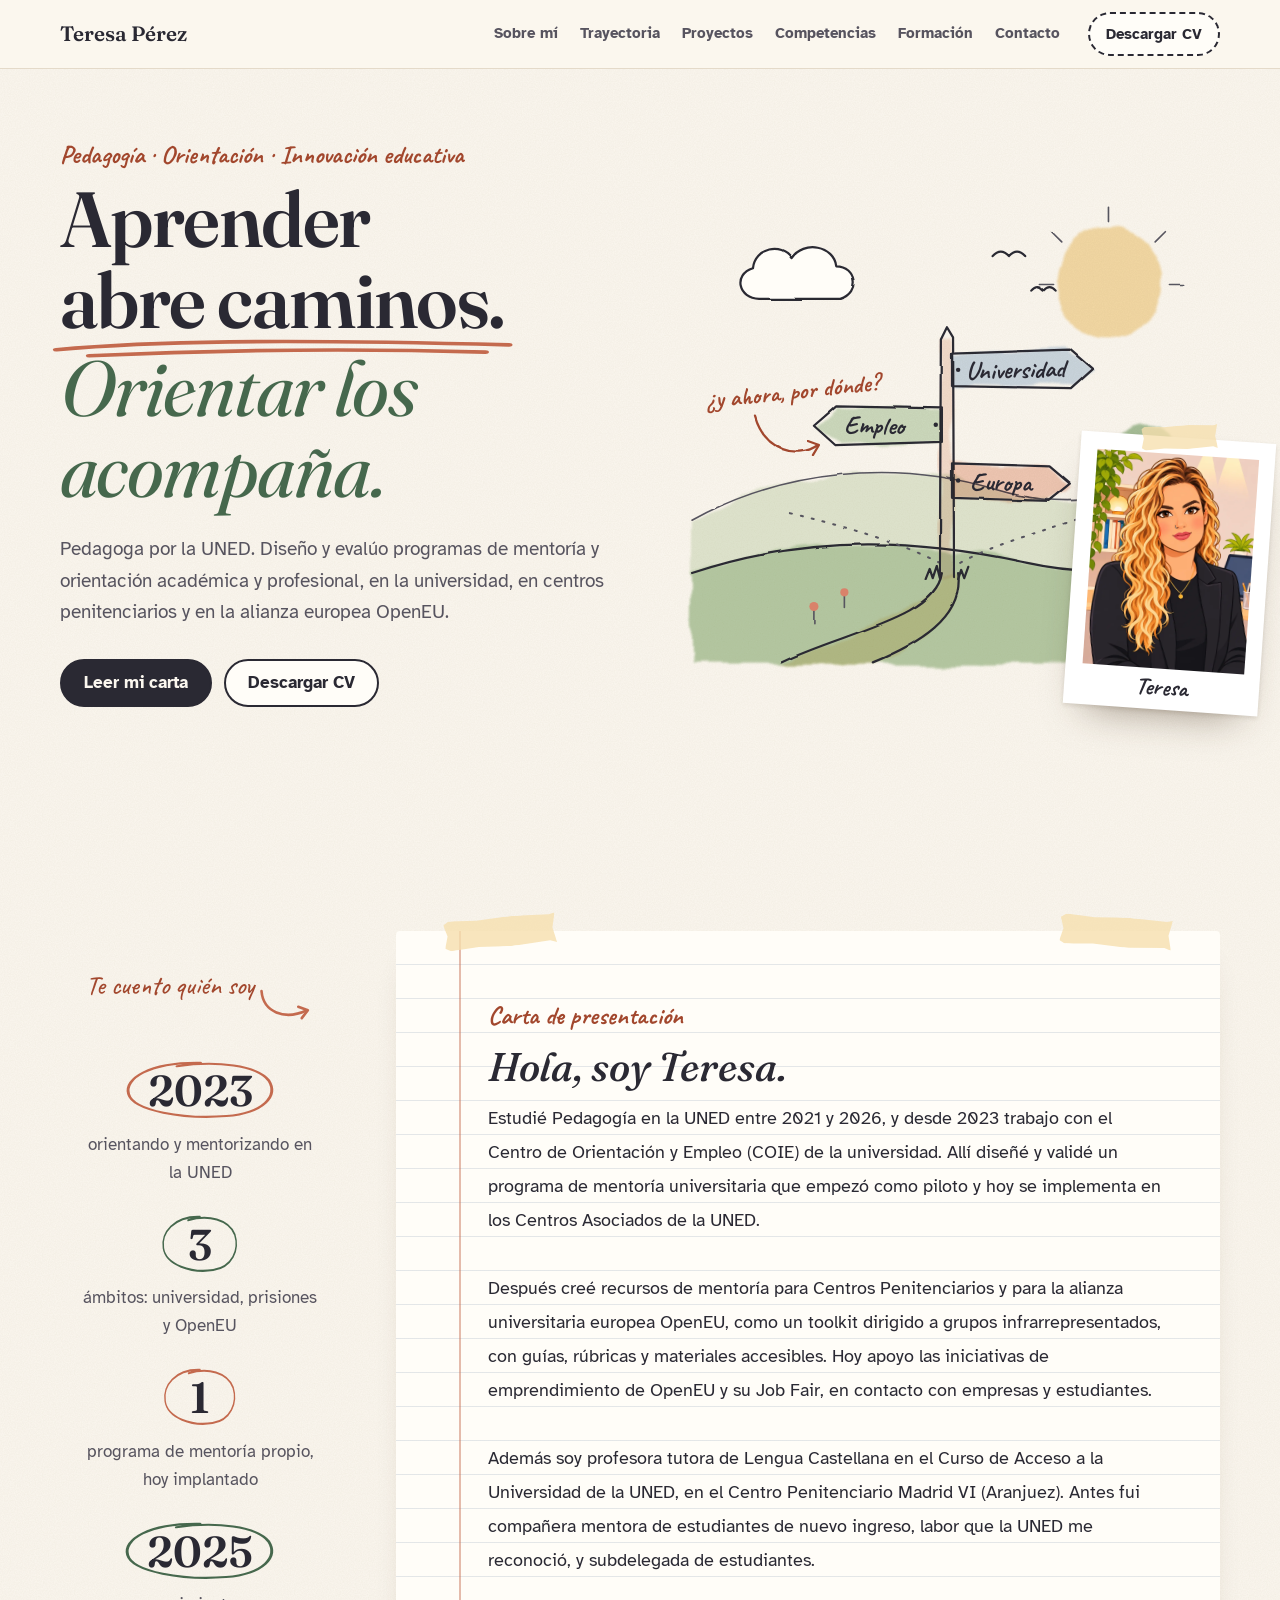
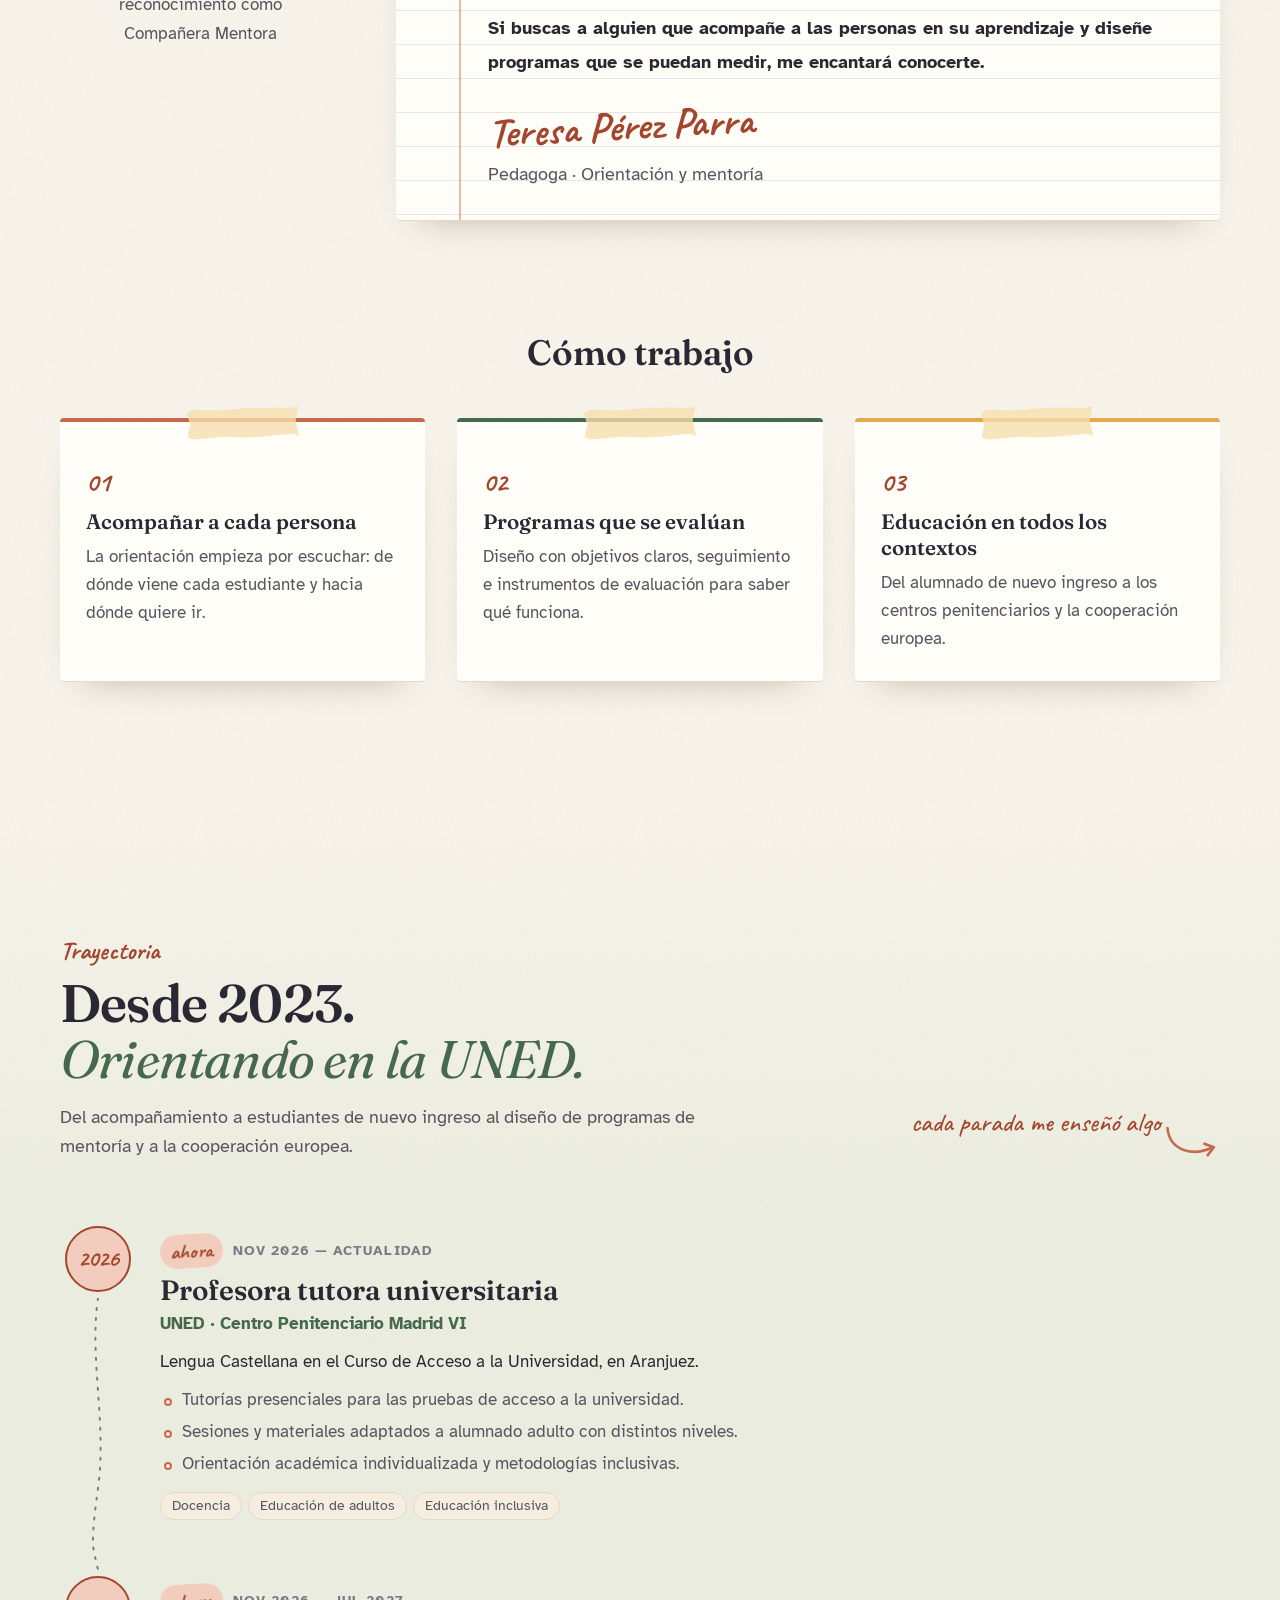
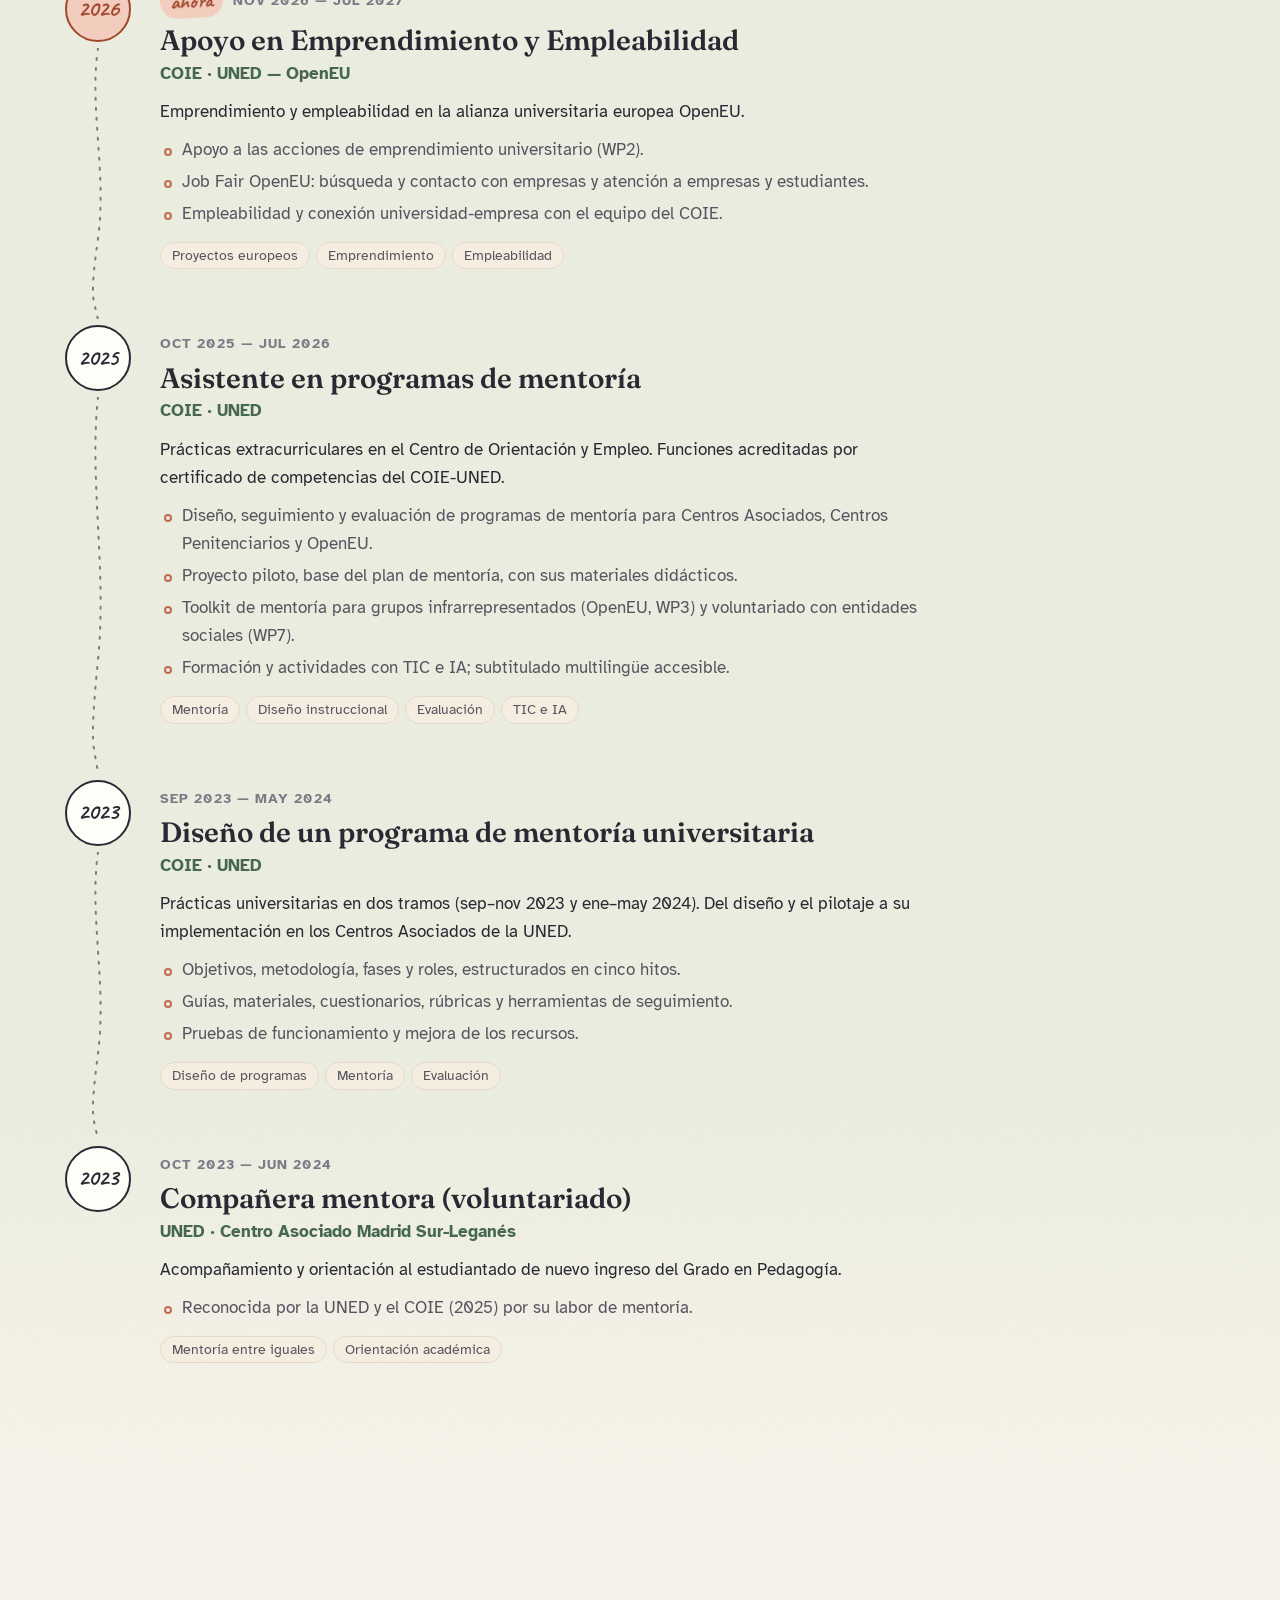
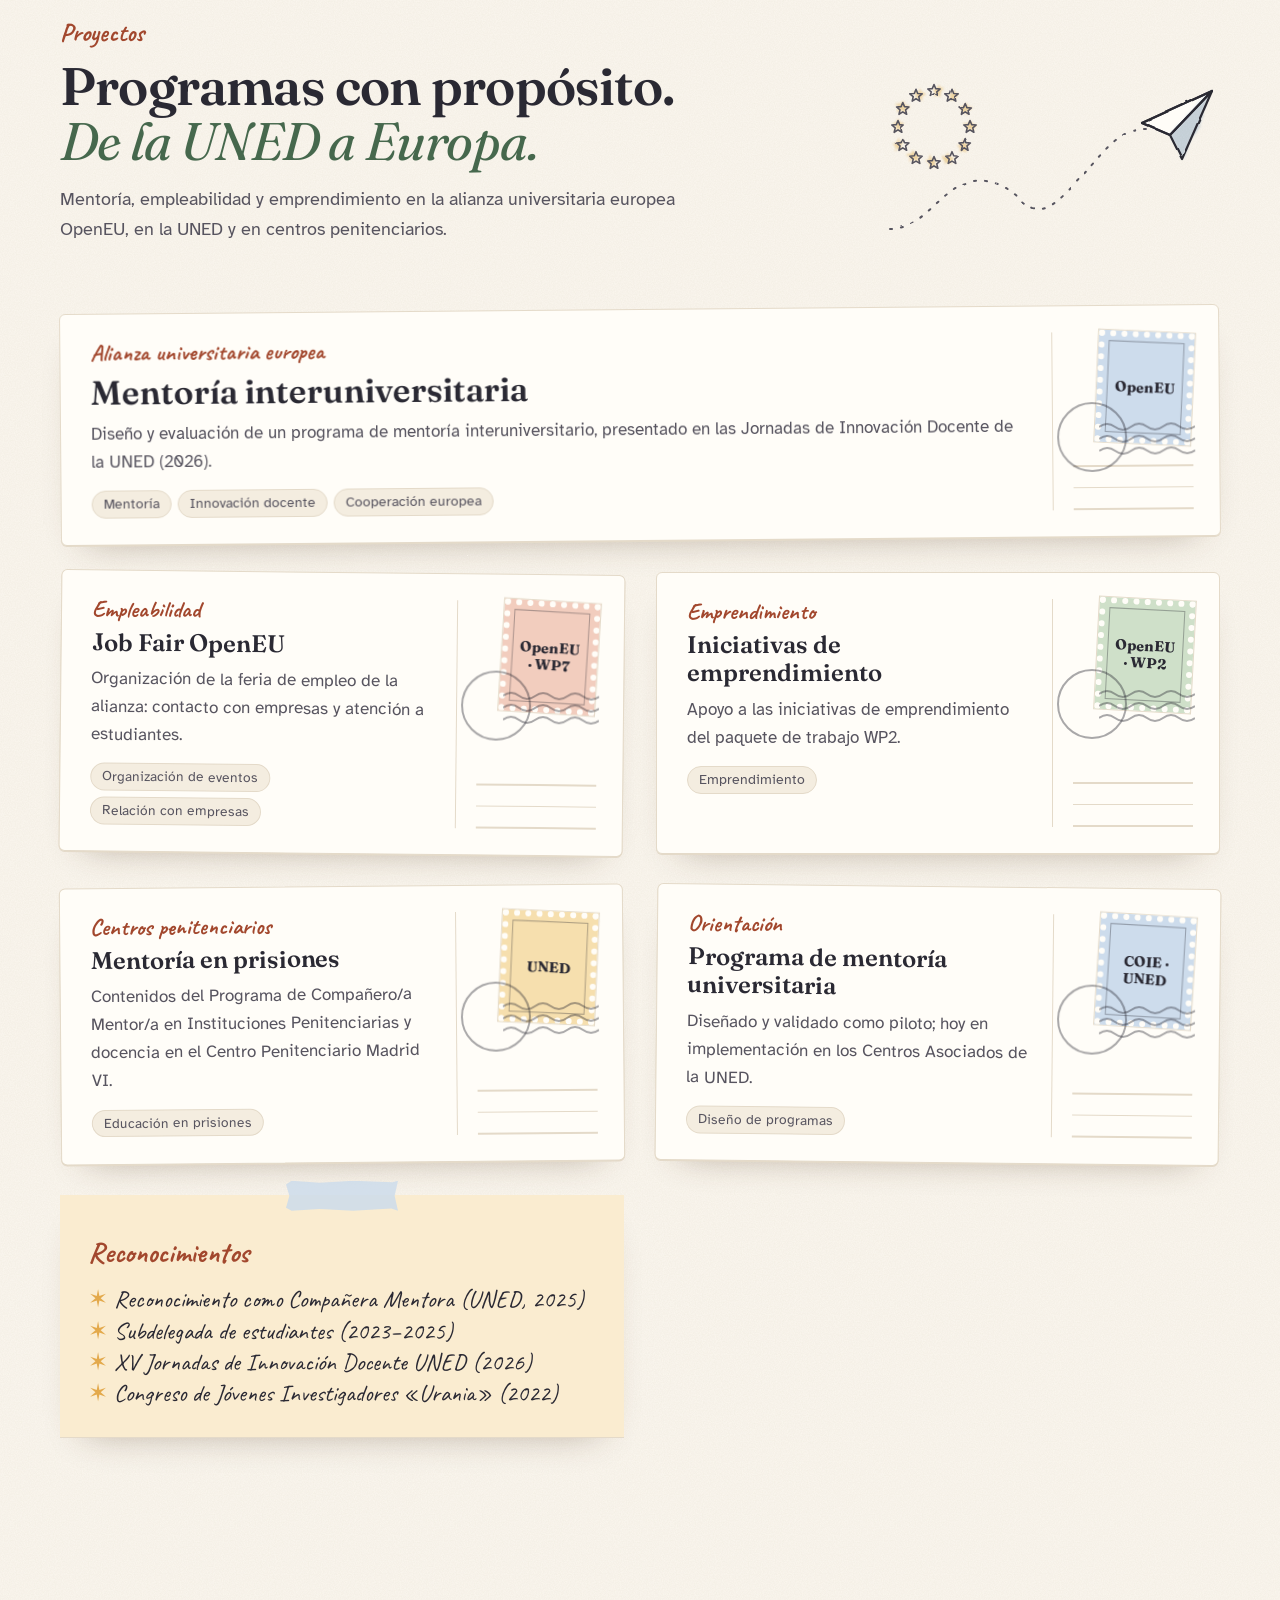
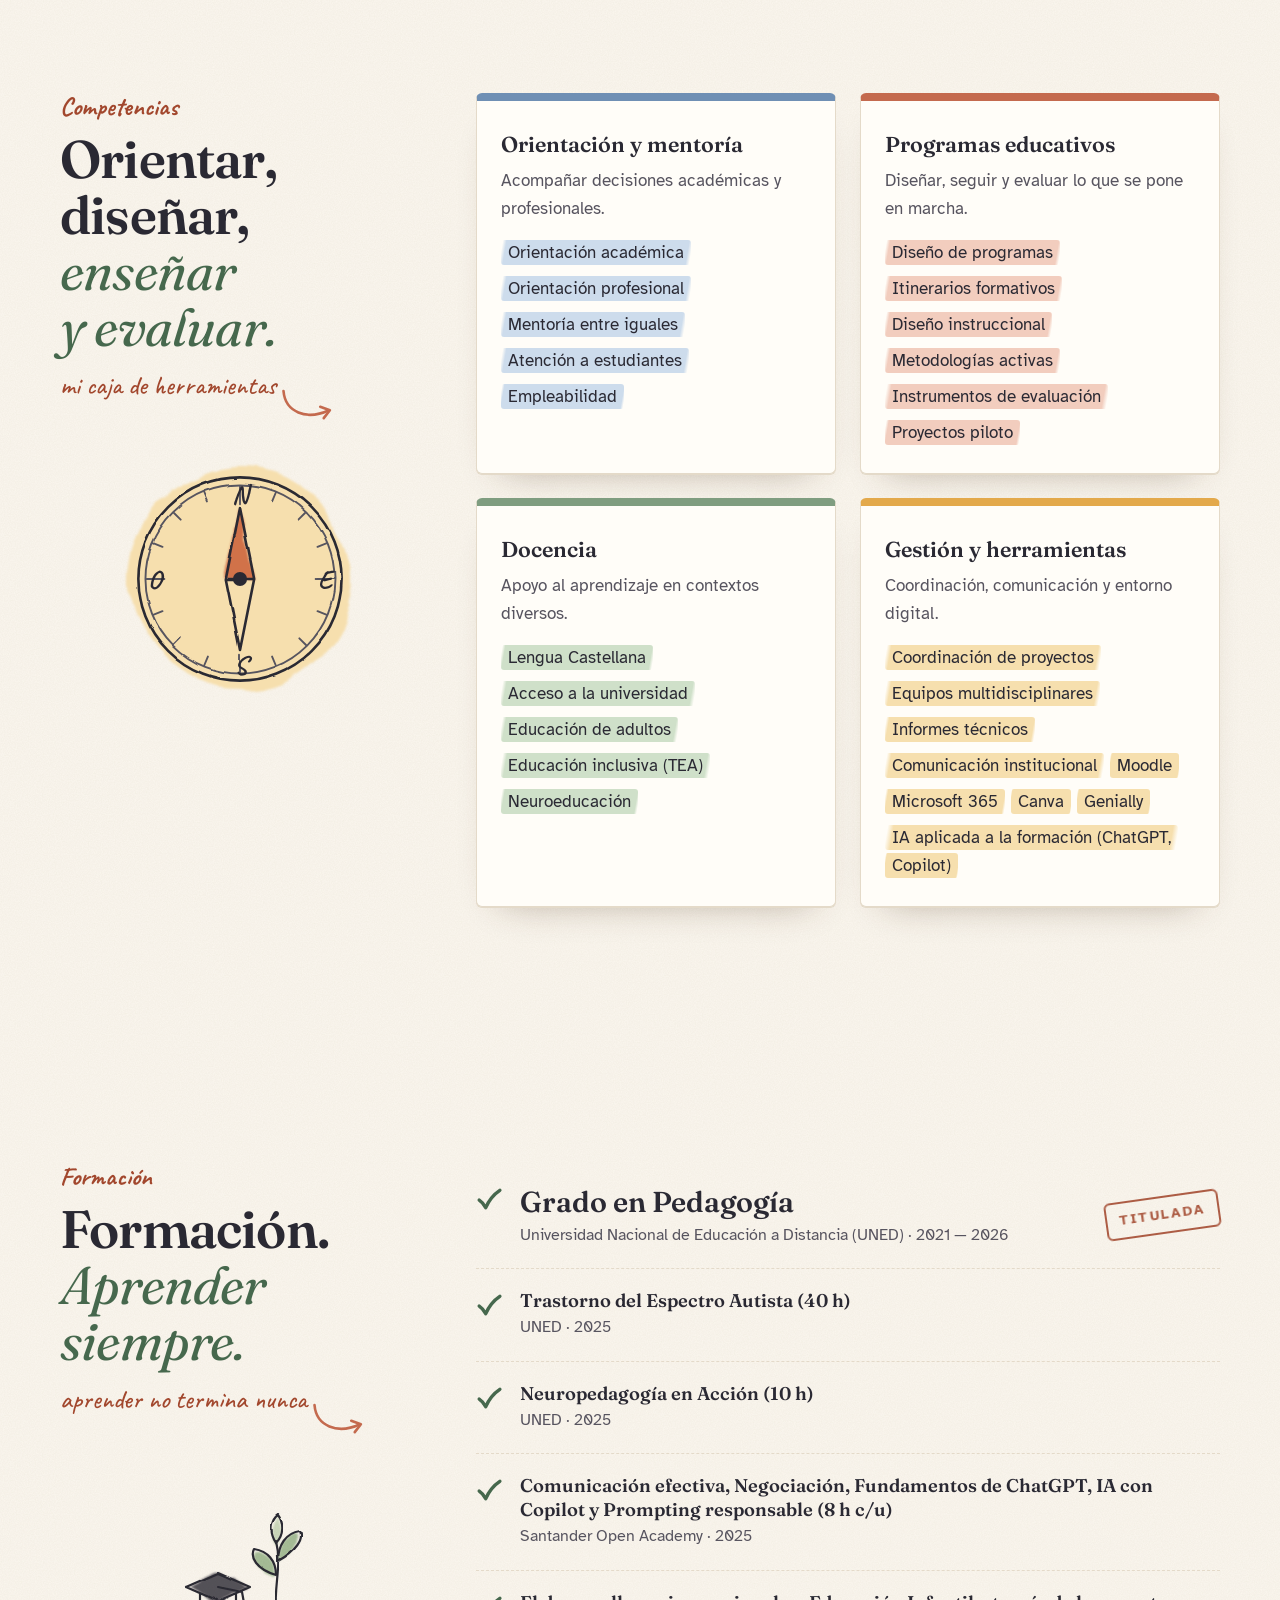
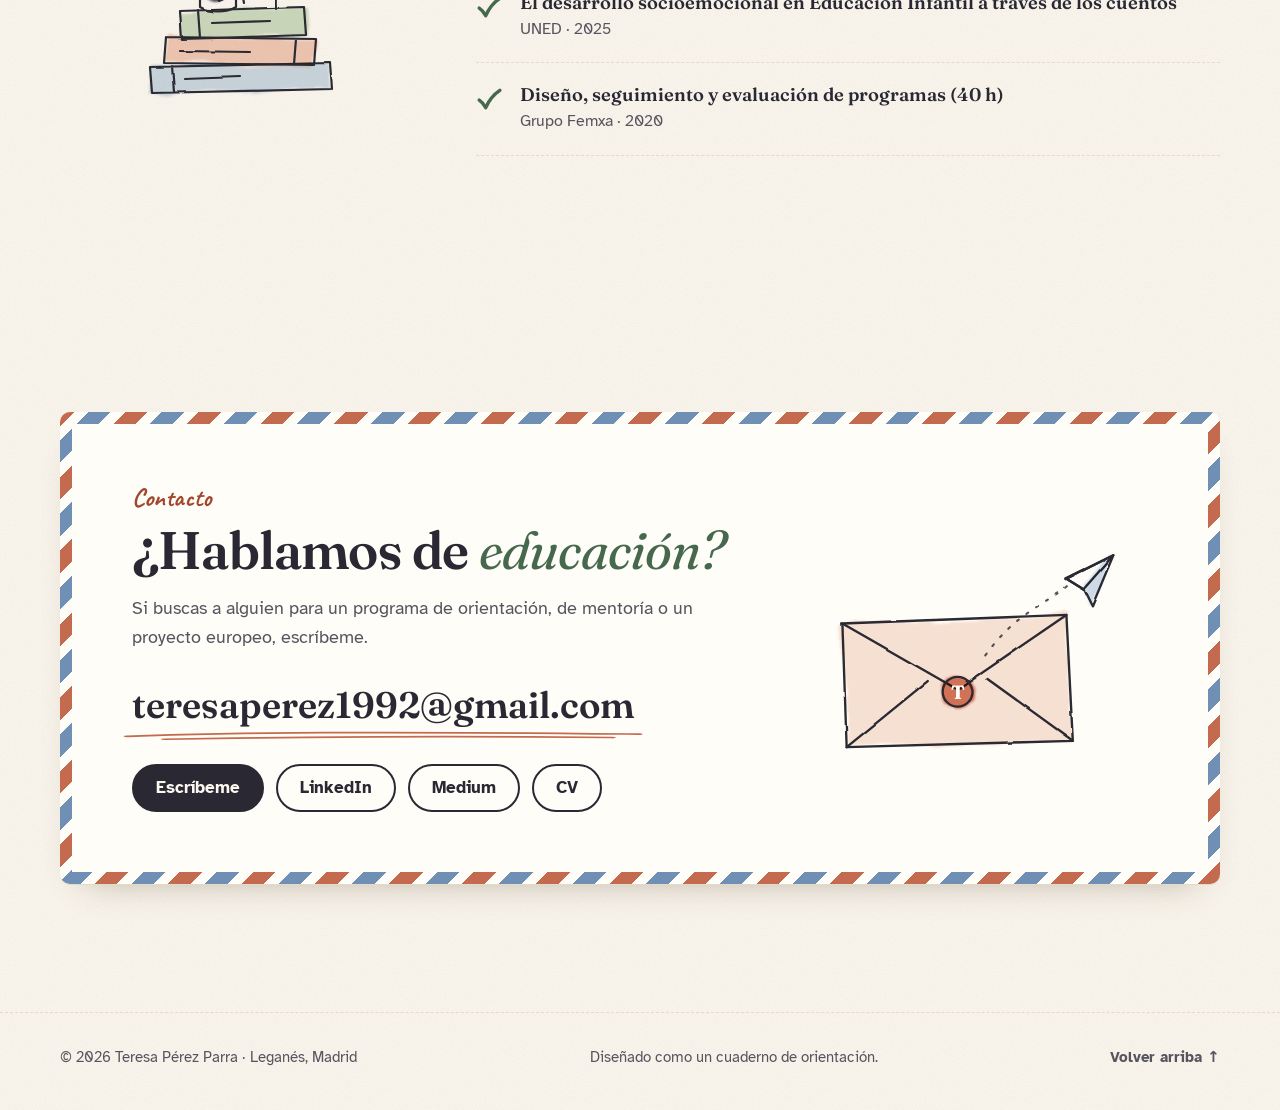
==== index.html @ b2f472a7 "deploy: cae99cfe1061488c470f6bf29c851a079ede2fc2 OBravoSarro/kodo-portfolio@cae99cfe1061488c470f6bf2" ====
<!doctype html>
<html lang="es">
  <head>
    <meta charset="UTF-8" />
    <meta name="viewport" content="width=device-width, initial-scale=1, viewport-fit=cover" />
    <meta name="theme-color" content="#fbf7ef" />
    <meta name="color-scheme" content="light" />
    <meta name="description" content="Teresa Pérez Parra · Pedagoga (UNED). Orientación académica y profesional, mentoría, diseño y evaluación de programas educativos y proyectos europeos (OpenEU)." />
    <meta name="author" content="Teresa Pérez Parra" />
    <meta property="og:type" content="profile" />
    <meta property="og:locale" content="es_ES" />
    <meta property="og:title" content="Teresa Pérez Parra — Pedagogía, orientación y mentoría" />
    <meta property="og:description" content="Orientación, mentoría e innovación educativa. CV y carta de presentación." />
    <meta property="og:image" content="/images/og-teresa.jpg" />
    <meta name="twitter:card" content="summary_large_image" />
    <link rel="icon" type="image/svg+xml" href="/icons/favicon.svg" />
    <link rel="preconnect" href="https://fonts.googleapis.com" />
    <link rel="preconnect" href="https://fonts.gstatic.com" crossorigin />
    <!-- Fuentes de la plantilla del perfil (profile.json → fontsHref). -->
    <link href="https://fonts.googleapis.com/css2?family=Atkinson+Hyperlegible:ital,wght@0,400;0,700;1,400&amp;family=Caveat:wght@500;700&amp;family=Fraunces:ital,opsz,wght@0,9..144,400..700;1,9..144,400..600&amp;display=swap" rel="stylesheet" />
    <script>document.documentElement.classList.add('js');</script>
    <title>Teresa Pérez Parra — Pedagogía, orientación y mentoría</title>
    <script type="module" crossorigin src="/assets/index-BWXqHfEg.js"></script>
    <link rel="stylesheet" crossorigin href="/assets/index-DlYJ9M02.css">
  </head>
  <body>
    <div id="root"></div>
  </body>
</html>
---- assets/index-DlYJ9M02.css ----
:root{--paper: #fbf7ef;--paper-2: #f4ede0;--card: #fffdf8;--ink: #2a2933;--ink-soft: #57545f;--ink-faint: #7d7985;--line: #e4dac9;--terra: #c46a4e;--terra-text: #a2472d;--terra-wash: #f2cdbe;--terra-wash-light: #f6e2d8;--terra-strong: #d9826a;--sage-text: #46684d;--sage-wash: #cfe0c9;--sage-wash-light: #e3ecdc;--sage-deep: #a9c4a2;--ochre: #e3a94b;--ochre-wash: #f6dfae;--ochre-wash-light: #faecd0;--blue-wash: #cddcec;--ink-wash: #57545f;--serif: "Fraunces", Georgia, "Times New Roman", serif;--sans: "Atkinson Hyperlegible", system-ui, -apple-system, "Segoe UI", sans-serif;--hand: "Caveat", "Bradley Hand", "Segoe Print", cursive;--shadow: 0 1px 0 var(--line), 0 18px 36px -26px rgba(70, 45, 20, .45);--ease: cubic-bezier(.22, 1, .36, 1)}*,*:before,*:after{box-sizing:border-box}html{scroll-behavior:smooth;scroll-padding-top:84px;-webkit-text-size-adjust:100%}@media(prefers-reduced-motion:reduce){html{scroll-behavior:auto}}body{margin:0;font:400 1.0625rem/1.65 var(--sans);color:var(--ink);background-color:var(--paper);background-image:url("data:image/svg+xml,%3Csvg xmlns='http://www.w3.org/2000/svg' width='220' height='220'%3E%3Cfilter id='n'%3E%3CfeTurbulence type='fractalNoise' baseFrequency='0.85' numOctaves='2' stitchTiles='stitch'/%3E%3CfeColorMatrix values='0 0 0 0 0.35 0 0 0 0 0.27 0 0 0 0 0.15 0 0 0 0.09 0'/%3E%3C/filter%3E%3Crect width='100%25' height='100%25' filter='url(%23n)'/%3E%3C/svg%3E");-webkit-font-smoothing:antialiased}body.no-scroll{overflow:hidden}::selection{background:var(--ochre-wash)}img{max-width:100%;display:block}a{color:inherit}h1,h2,h3,h4,p{margin:0}:focus-visible{outline:3px solid var(--terra);outline-offset:3px;border-radius:4px}.shell{width:min(1160px,calc(100% - 48px));margin-inline:auto}.skip-link{position:absolute;left:16px;top:-60px;z-index:100;padding:10px 16px;border-radius:8px;background:var(--ink);color:var(--paper);font-weight:700}.skip-link:focus{top:12px}section{padding-block:clamp(72px,10vw,128px)}.eyebrow{font-family:var(--hand);font-size:1.6rem;font-weight:700;line-height:1.1;color:var(--terra-text);margin-bottom:10px}.section-title{font-family:var(--serif);font-weight:600;font-size:clamp(2.1rem,4.4vw,3.3rem);line-height:1.06;letter-spacing:-.015em;text-wrap:balance}.section-title em{font-style:italic;font-weight:400;color:var(--sage-text)}.section-lead{margin-top:16px;max-width:38em;font-size:1.12rem;color:var(--ink-soft)}.section-head{display:grid;grid-template-columns:minmax(0,1fr) auto;gap:16px 40px;align-items:end;margin-bottom:clamp(40px,6vw,64px)}.section-head__art{width:min(360px,78vw);justify-self:end}.margin-note{display:flex;align-items:flex-start;gap:4px;max-width:15em;font-family:var(--hand);font-size:1.65rem;font-weight:500;line-height:1.1;color:var(--terra-text);transform:rotate(-3deg)}.margin-note .doodle--arrow{flex:none;width:56px;height:40px;margin-top:14px}.tags{display:flex;flex-wrap:wrap;gap:6px;margin-top:14px}.tags span{font-size:.85rem;line-height:1.3;padding:4px 11px;border:1.5px solid var(--line);border-radius:999px;background:var(--paper-2);color:var(--ink-soft)}.button{display:inline-flex;align-items:center;justify-content:center;min-height:48px;padding:0 22px;border:2px solid var(--ink);border-radius:999px;font-weight:700;text-decoration:none;transition:transform .25s var(--ease),box-shadow .25s var(--ease)}.button:hover{transform:translate(-1px,-2px) rotate(-1deg);box-shadow:3px 4px 0 var(--terra)}.button--ink{background:var(--ink);color:var(--paper)}.button--paper{background:var(--card);color:var(--ink)}.art{display:block;width:100%;height:auto;overflow:visible}.art .ink{fill:none;stroke:var(--ink);stroke-width:2.2;stroke-linecap:round;stroke-linejoin:round;filter:url(#cq-ink)}.art .ink--soft{stroke:var(--ink-soft);stroke-width:1.6}.art .ink--accent{stroke:var(--terra-text)}.art .paper-fill{fill:var(--card)}.art .trail{stroke:var(--ink-soft);stroke-width:2;stroke-dasharray:2 9}.art .ink-dot{fill:var(--ink)}.wash{filter:url(#cq-wash);mix-blend-mode:multiply}.wash--sage{fill:var(--sage-wash)}.wash--sage-light{fill:var(--sage-wash-light)}.wash--sage-deep{fill:var(--sage-deep)}.wash--ochre{fill:var(--ochre-wash)}.wash--ochre-light{fill:var(--ochre-wash-light)}.wash--terra{fill:var(--terra-wash)}.wash--terra-light{fill:var(--terra-wash-light)}.wash--terra-strong{fill:var(--terra-strong)}.wash--blue{fill:var(--blue-wash)}.wash--ink{fill:var(--ink-wash)}.star-fill{fill:var(--ochre-wash);filter:url(#cq-wash);mix-blend-mode:multiply}.flower circle{fill:var(--terra-strong)}.hand-svg text,.note-svg text{font-family:var(--hand);font-weight:700}.hand-svg text{font-size:25px;fill:var(--ink)}.hand-svg--center text{text-anchor:middle;font-size:22px}.note-svg text{font-size:24px;fill:var(--terra-text)}.seal{text-anchor:middle;font-family:var(--serif);font-size:18px;font-weight:700;fill:var(--card)}.doodle{display:block;overflow:visible}.doodle path{fill:none;stroke:var(--terra);stroke-width:3;stroke-linecap:round;stroke-linejoin:round}.doodle--underline{position:absolute;left:-3%;bottom:-.16em;width:106%;height:.34em}.doodle--circle{position:absolute;inset:-4px -12px;width:calc(100% + 24px);height:calc(100% + 8px)}.doodle--circle path{stroke-width:2.5}.doodle--check{width:26px;height:24px;margin-top:4px}.doodle--check path{stroke:var(--sage-text);stroke-width:3.2}@media(prefers-reduced-motion:no-preference){.js [data-reveal]{opacity:0;transform:translate3d(0,22px,0);transition:opacity .9s var(--ease),transform 1.1s var(--ease)}.js [data-reveal].is-in{opacity:1;transform:none;transition-delay:calc(var(--i, 0) * 90ms)}.js [data-reveal] .draw{stroke-dasharray:1 1;stroke-dashoffset:1;transition:stroke-dashoffset 1.8s cubic-bezier(.55,.1,.3,1) calc(var(--i, 0) * 90ms + .25s)}.js [data-reveal] .draw--late{transition-delay:calc(var(--i, 0) * 90ms + .9s)}.js [data-reveal].is-in .draw{stroke-dashoffset:0}.float{animation:float 6s ease-in-out infinite}.float--slow{animation-duration:9s}.needle{transform-origin:110px 110px;animation:sway 8s ease-in-out infinite}}@keyframes float{0%,to{transform:translateY(0)}50%{transform:translateY(-6px)}}@keyframes sway{0%,to{transform:rotate(-12deg)}50%{transform:rotate(14deg)}}.topbar{position:sticky;top:0;z-index:50;background:#fbf7eff2;border-bottom:1px solid var(--line)}.topbar__inner{display:flex;align-items:center;gap:28px;height:68px}.brand{font-family:var(--serif);font-size:1.3rem;font-weight:600;text-decoration:none;white-space:nowrap}.topbar__nav{display:flex;gap:22px;margin-left:auto}.topbar__nav a{color:var(--ink-soft);text-decoration:none;font-weight:700;font-size:.95rem;padding:4px 0;background:linear-gradient(var(--terra),var(--terra)) 0 100% / 0 2.5px no-repeat;transition:background-size .35s var(--ease),color .2s}.topbar__nav a:hover,.topbar__nav a[aria-current=true]{color:var(--ink);background-size:100% 2.5px}.tag-button{flex:none;padding:8px 16px;border:2px dashed var(--ink);border-radius:999px;font-weight:700;font-size:.92rem;text-decoration:none;background:var(--card)}.tag-button:hover{border-style:solid}.topbar__toggle{display:none;position:relative;width:44px;height:44px;margin-left:auto;border:0;background:none;cursor:pointer}.topbar__toggle span{position:absolute;left:10px;right:10px;height:2.5px;border-radius:2px;background:var(--ink);transition:transform .3s var(--ease)}.topbar__toggle span:first-child{top:17px}.topbar__toggle span:last-child{top:25px}.topbar--open .topbar__toggle span:first-child{transform:translateY(4px) rotate(45deg)}.topbar--open .topbar__toggle span:last-child{transform:translateY(-4px) rotate(-45deg)}.topbar__sheet{position:fixed;inset:68px 0 0;z-index:49;display:flex;flex-direction:column;gap:4px;padding:24px 24px 40px;background:var(--paper);overflow-y:auto;opacity:0;visibility:hidden;transform:translateY(-8px);transition:opacity .25s,transform .3s var(--ease),visibility .3s}.topbar--open .topbar__sheet{opacity:1;visibility:visible;transform:none}.topbar--open{background:var(--paper)}.topbar__sheet a{padding:12px 0;border-bottom:1.5px dashed var(--line);font-family:var(--serif);font-size:1.6rem;text-decoration:none}.hero{padding-top:clamp(40px,6vw,72px);padding-bottom:clamp(56px,8vw,96px);overflow-x:clip}.hero__inner{display:grid;grid-template-columns:1.05fr .95fr;gap:48px;align-items:center}.hero__title{font-family:var(--serif);font-weight:600;font-size:clamp(2.7rem,6.1vw,4.9rem);line-height:1.04;letter-spacing:-.02em}.hero__title em{display:block;margin-top:.08em;font-style:italic;font-weight:400;color:var(--sage-text)}.hero__underlined{position:relative;white-space:nowrap}.hero__lead{max-width:33em;margin:24px 0 30px;font-size:1.2rem;color:var(--ink-soft)}.hero__actions{display:flex;flex-wrap:wrap;gap:12px}.hero__art{position:relative;width:100%;max-width:560px;justify-self:end}.letter__grid{display:grid;grid-template-columns:280px minmax(0,1fr);gap:56px;align-items:start}.letter__aside{position:sticky;top:110px;display:grid;gap:28px;justify-items:center;padding-top:40px}.polaroid{position:absolute;right:-9%;bottom:-10%;width:37%;margin:0;padding:3.2% 3.2% 0;background:#fff;box-shadow:0 2px 4px #3c28141f,0 22px 40px -22px #3c281480;transform:rotate(4deg)}.polaroid img{width:100%;height:auto;aspect-ratio:3 / 4;object-fit:cover;background:#fff}.polaroid figcaption{padding:4px 0 8px;text-align:center;font-family:var(--hand);font-size:clamp(1.15rem,2vw,1.5rem);font-weight:700;line-height:1.2}.polaroid .tape{top:-12px;left:50%;width:76px;height:24px;margin-left:-38px;transform:rotate(-6deg)}.sheet{--rule: 34px;--margin: 64px;position:relative;padding:calc(var(--rule) * 2) clamp(24px,4vw,52px) var(--rule) calc(var(--margin) + 28px);border-radius:4px;background-color:var(--card);background-image:linear-gradient(90deg,transparent calc(var(--margin) - 1px),rgba(196,106,78,.45) calc(var(--margin) - 1px),rgba(196,106,78,.45) calc(var(--margin) + 1px),transparent calc(var(--margin) + 1px)),repeating-linear-gradient(transparent 0 calc(var(--rule) - 1px),rgba(63,94,134,.14) calc(var(--rule) - 1px) var(--rule));box-shadow:var(--shadow);font-size:1.1rem;line-height:var(--rule)}.sheet .eyebrow{line-height:var(--rule);margin:0}.sheet p{margin:0 0 var(--rule)}.sheet__greeting{font-family:var(--serif);font-style:italic;font-weight:500;font-size:clamp(1.9rem,3.4vw,2.5rem);line-height:calc(var(--rule) * 2)}.sheet__closing{font-weight:700}.sheet__signature{display:flex;flex-direction:column;line-height:1.3;color:var(--ink-soft)}.signature{font-family:var(--hand);font-size:2.6rem;font-weight:700;line-height:1;color:var(--terra-text);transform:rotate(-3deg);transform-origin:left;margin-bottom:8px}.tape{position:absolute;top:-14px;width:112px;height:30px;background:#f6dfaec7;clip-path:polygon(0 12%,5% 0,30% 6%,60% 0,95% 5%,100% 0,97% 50%,100% 100%,94% 92%,60% 100%,30% 94%,5% 100%,0 90%,3% 50%);box-shadow:0 1px 2px #0000000f}.tape--left{left:48px;transform:rotate(-5deg)}.tape--right{right:48px;transform:rotate(4deg)}.figures{display:grid;gap:28px;width:100%;margin:8px 0 0;padding:0;list-style:none;text-align:center}.figures strong{position:relative;display:inline-block;padding:6px 18px;font-family:var(--serif);font-weight:600;font-size:clamp(2.1rem,3.4vw,2.7rem);line-height:1.1}.figures li:nth-child(2n) .doodle path{stroke:var(--sage-text)}.figures span{display:block;max-width:14em;margin:10px auto 0;color:var(--ink-soft)}.principles{margin-top:clamp(64px,9vw,104px)}.principles__title{margin-bottom:36px;font-family:var(--serif);font-weight:600;font-size:clamp(1.7rem,3vw,2.2rem);text-align:center}.principles ol{display:grid;grid-template-columns:repeat(3,minmax(0,1fr));gap:32px;margin:0;padding:0;list-style:none}.index-card{position:relative;padding:38px 26px 28px;border-radius:4px;background:var(--card);box-shadow:var(--shadow);border-top:4px solid var(--terra)}.index-card:nth-child(1){transform:rotate(-1.2deg)}.index-card:nth-child(2){transform:rotate(.8deg);border-top-color:var(--sage-text)}.index-card:nth-child(3){transform:rotate(-.4deg);border-top-color:var(--ochre)}.index-card .tape{left:50%;margin-left:-56px;transform:rotate(-2deg)}.index-card__n{font-family:var(--hand);font-size:1.7rem;font-weight:700;color:var(--terra-text)}.index-card h4{margin:4px 0 8px;font-family:var(--serif);font-weight:600;font-size:1.3rem;line-height:1.25}.index-card p{color:var(--ink-soft)}.journey{background:linear-gradient(transparent,rgba(207,224,201,.32) 18%,rgba(207,224,201,.32) 82%,transparent)}.stops{max-width:880px;margin:0;padding:0;list-style:none}.stop{display:grid;grid-template-columns:76px minmax(0,1fr);gap:24px}.stop__rail{display:flex;flex-direction:column;align-items:center}.stop__marker{position:relative;z-index:1;flex:none;display:grid;place-items:center;width:66px;height:66px;border:2px solid var(--ink);border-radius:50%;background:var(--card);font-family:var(--hand);font-size:1.45rem;font-weight:700}.stop--current .stop__marker{background:var(--terra-wash);border-color:var(--terra-text);color:var(--terra-text)}.path-segment{flex:1;width:24px;min-height:40px;margin:6px 0}.path-segment path{fill:none;stroke:var(--ink-faint);stroke-width:2;stroke-dasharray:2 8;stroke-linecap:round}.stop__card{padding:8px 0 56px}.stop:last-child .stop__card{padding-bottom:0}.stop__when{display:flex;align-items:center;gap:10px;font-size:.85rem;font-weight:700;letter-spacing:.08em;text-transform:uppercase;color:var(--ink-faint)}.stop__now{padding:0 10px;border-radius:999px;background:var(--terra-wash);font-family:var(--hand);font-size:1.3rem;letter-spacing:0;text-transform:none;color:var(--terra-text);transform:rotate(-3deg)}.stop__card h3{margin-top:6px;font-family:var(--serif);font-weight:600;font-size:clamp(1.4rem,2.6vw,1.75rem);line-height:1.2}.stop__org{margin-top:2px;font-weight:700;color:var(--sage-text)}.stop__summary{margin-top:10px}.stop__card ul{margin:10px 0 0;padding:0;list-style:none;color:var(--ink-soft)}.stop__card li{position:relative;padding-left:22px;margin-top:4px}.stop__card li:before{content:"";position:absolute;left:4px;top:.72em;width:8px;height:8px;border:2px solid var(--terra);border-radius:50%}.postcards{display:grid;grid-template-columns:repeat(2,minmax(0,1fr));gap:32px;margin:0;padding:0;list-style:none}.postcard--large{grid-column:1 / -1}.postcard article{position:relative;display:grid;grid-template-columns:minmax(0,1fr) 140px;height:100%;padding:26px 26px 26px 30px;border:1px solid var(--line);border-radius:6px;background:var(--card);box-shadow:var(--shadow)}.postcard:nth-child(3n+1) article{transform:rotate(-.5deg)}.postcard:nth-child(3n+2) article{transform:rotate(.6deg)}.postcard__body{padding-right:24px;border-right:1.5px solid var(--line)}.postcard__sector{font-family:var(--hand);font-size:1.45rem;font-weight:700;line-height:1.1;color:var(--terra-text)}.postcard h3{margin:6px 0 8px;font-family:var(--serif);font-weight:600;font-size:1.5rem;line-height:1.2}.postcard--large h3{font-size:clamp(1.6rem,3vw,2.1rem)}.postcard__body>p:not(.postcard__sector):not(.tags){color:var(--ink-soft)}.postcard__side{position:relative;display:flex;flex-direction:column;align-items:flex-end;padding-left:20px}.stamp{display:block;width:96px;height:112px;padding:4px;border:6px dotted var(--card);background:var(--blue-wash);outline:1px solid var(--line);transform:rotate(3deg)}.stamp span{display:grid;place-items:center;width:100%;height:100%;padding:6px;border:1.5px solid rgba(42,41,51,.35);text-align:center;font-family:var(--serif);font-weight:700;font-size:.9rem;line-height:1.15;overflow-wrap:normal;hyphens:none}.stamp--terra{background:var(--terra-wash)}.stamp--sage{background:var(--sage-wash)}.stamp--ochre{background:var(--ochre-wash)}.postmark{position:absolute;top:70px;right:66px;width:70px;height:70px;border:2px solid rgba(42,41,51,.4);border-radius:50%;pointer-events:none}.postmark:after{content:"";position:absolute;top:18px;left:40px;width:96px;height:34px;background:url("data:image/svg+xml,%3Csvg xmlns='http://www.w3.org/2000/svg' viewBox='0 0 96 34'%3E%3Cpath d='M0 5 q8 -6 16 0 t16 0 t16 0 t16 0 t16 0 t16 0 M0 17 q8 -6 16 0 t16 0 t16 0 t16 0 t16 0 t16 0 M0 29 q8 -6 16 0 t16 0 t16 0 t16 0 t16 0 t16 0' fill='none' stroke='%232a2933' stroke-opacity='0.4' stroke-width='2'/%3E%3C/svg%3E") no-repeat}.postcard__lines{width:100%;margin-top:auto}.postcard__lines i{display:block;height:1.5px;margin-top:20px;background:var(--line)}.sticky-note{position:relative;align-self:start;padding:34px 28px 28px;background:var(--ochre-wash-light);box-shadow:var(--shadow);transform:rotate(1.5deg)}.sticky-note .tape{left:50%;margin-left:-56px;background:#cddcecd9}.sticky-note__title{font-family:var(--hand);font-size:1.8rem;font-weight:700;color:var(--terra-text)}.sticky-note ul{margin:8px 0 0;padding:0;list-style:none;font-family:var(--hand);font-size:1.5rem;line-height:1.3}.sticky-note li:before{content:"✶ ";color:var(--ochre)}.skills__grid{display:grid;grid-template-columns:360px minmax(0,1fr);gap:56px;align-items:start}.skills__aside{position:sticky;top:100px}.skills__aside .section-head{grid-template-columns:1fr;margin-bottom:24px}.skills__art{width:min(260px,70vw);margin-inline:auto}.skills__cards{display:grid;grid-template-columns:repeat(2,minmax(0,1fr));gap:24px}.skill-card{--c: var(--terra);--hl: var(--terra-wash);padding:26px 24px;border:1px solid var(--line);border-top:8px solid var(--c);border-radius:6px;background:var(--card);box-shadow:var(--shadow)}.skill-card--blue{--c: #6f8fb4;--hl: var(--blue-wash)}.skill-card--sage{--c: #7f9d80;--hl: var(--sage-wash)}.skill-card--ochre{--c: var(--ochre);--hl: var(--ochre-wash)}.skill-card h3{font-family:var(--serif);font-weight:600;font-size:1.35rem}.skill-card>p{margin-top:4px;color:var(--ink-soft)}.skill-card ul{display:flex;flex-wrap:wrap;gap:8px 6px;margin:16px 0 0;padding:0;list-style:none}.skill-card mark{padding:2px 7px;border-radius:3px;color:var(--ink);background:linear-gradient(100deg,transparent 1%,var(--hl) 3%,var(--hl) 97%,transparent 99%);-webkit-box-decoration-break:clone;box-decoration-break:clone}.entries{margin:0 0 32px;padding:0;list-style:none}.entries a{display:grid;gap:4px;padding:20px 0;border-bottom:1.5px dashed var(--line);text-decoration:none}.entries__date{font-family:var(--hand);font-size:1.3rem;color:var(--terra-text)}.entries__title{font-family:var(--serif);font-weight:600;font-size:1.4rem}.entries__excerpt{color:var(--ink-soft)}.entries a:hover .entries__title{text-decoration:underline;text-decoration-color:var(--terra);text-underline-offset:4px}.studies__grid{display:grid;grid-template-columns:360px minmax(0,1fr);gap:56px;align-items:start}.studies__grid .section-head{grid-template-columns:1fr;margin-bottom:24px}.studies__art{width:min(240px,64vw);margin-inline:auto}.studies__list{margin:0;padding:0;list-style:none}.studies__list li{display:grid;grid-template-columns:30px minmax(0,1fr) auto;gap:14px;align-items:start;padding:20px 0;border-bottom:1.5px dashed var(--line)}.studies__list h3{font-family:var(--serif);font-weight:600;font-size:1.15rem;line-height:1.3}.studies__list p{margin-top:2px;color:var(--ink-soft);font-size:.97rem}.studies__main h3{font-size:clamp(1.45rem,2.6vw,1.8rem)}.rubber-stamp{align-self:center;padding:6px 12px;border:2.5px solid currentColor;border-radius:6px;font-weight:700;font-size:.85rem;letter-spacing:.16em;text-transform:uppercase;color:var(--terra-text);opacity:.88;transform:rotate(-8deg)}.contact__card{display:grid;grid-template-columns:minmax(0,1.25fr) minmax(0,.75fr);gap:32px;align-items:center;padding:clamp(28px,5vw,60px);border:12px solid transparent;border-radius:10px;background:linear-gradient(var(--card),var(--card)) padding-box,repeating-linear-gradient(-45deg,var(--terra) 0 16px,var(--card) 16px 26px,#6f8fb4 26px 42px,var(--card) 42px 52px) border-box;box-shadow:var(--shadow)}.contact__email{position:relative;display:inline-block;margin:22px 0 28px;font-family:var(--serif);font-weight:600;font-size:clamp(1.35rem,3.2vw,2.3rem);text-decoration:none;overflow-wrap:anywhere}.contact__actions{display:flex;flex-wrap:wrap;gap:12px}.contact__art{max-width:320px;justify-self:center;width:100%}.footer{padding:32px 0 40px;border-top:1.5px dashed var(--line);color:var(--ink-soft);font-size:.95rem}.footer__inner{display:flex;flex-wrap:wrap;justify-content:space-between;gap:8px 24px}.footer a{font-weight:700;text-decoration:none}@media(max-width:1040px){.hero__inner{grid-template-columns:1fr}.hero__art{justify-self:center;max-width:500px;margin-bottom:64px}.polaroid{right:-3%;bottom:-18%;width:32%}.letter__grid,.skills__grid,.studies__grid{grid-template-columns:1fr;gap:32px}.letter__aside,.skills__aside{position:static}.letter__aside{order:2;padding-top:0}.letter__aside .margin-note{display:none}.figures{grid-template-columns:repeat(4,minmax(0,1fr))}.section-head{grid-template-columns:1fr}.section-head__art{justify-self:start}}@media(max-width:900px){.topbar__nav{display:none}.topbar__toggle{display:block;margin-left:0}.tag-button{margin-left:auto}}@media(max-width:720px){.shell{width:calc(100% - 32px)}.figures{grid-template-columns:repeat(2,minmax(0,1fr));gap:36px 16px}.principles ol,.postcards,.skills__cards{grid-template-columns:1fr}.sheet{--margin: 22px;padding-left:calc(var(--margin) + 18px);padding-right:20px;font-size:1.05rem}.tape--left{left:20px}.tape--right{right:20px}.stop{grid-template-columns:54px minmax(0,1fr);gap:14px}.stop__marker{width:52px;height:52px;font-size:1.2rem}.postcard article{grid-template-columns:1fr;padding:24px 22px}.postcard__body{padding-right:0;border-right:0}.postcard__side{position:absolute;top:-18px;right:14px;padding:0}.postcard__side .stamp{width:72px;height:84px;border-width:5px}.postcard__side .stamp span{padding:3px;font-size:.64rem}.postmark,.postcard__lines{display:none}.postcard__sector{padding-right:76px}.contact__card{grid-template-columns:1fr;border-width:9px}.contact__art{max-width:220px;order:-1}.margin-note{font-size:1.45rem}}@media(max-width:520px){.tag-button{display:none}.topbar__toggle{margin-left:auto}.hero__actions .button{flex:1 1 auto}}@media print{.topbar,.skip-link,.hero__art,.contact__art{display:none}body{background:#fff}}.portrait-picker{position:fixed;right:16px;bottom:16px;z-index:60;display:flex;flex-wrap:wrap;align-items:center;gap:8px;max-width:calc(100vw - 32px);padding:10px 12px;border:2px dashed var(--ink);border-radius:14px;background:var(--card);box-shadow:var(--shadow)}.portrait-picker__title{font-family:var(--hand);font-size:1.4rem;font-weight:700;color:var(--terra-text);margin-right:4px}.portrait-picker__option{display:flex;flex-direction:column;align-items:center;gap:4px;padding:4px;border:2px solid transparent;border-radius:8px;background:none;cursor:pointer;font:700 .72rem/1 var(--sans);color:var(--ink-soft)}.portrait-picker__option img{width:48px;height:64px;object-fit:cover;border-radius:4px;background:#fff}.portrait-picker__option[aria-pressed=true]{border-color:var(--terra);color:var(--ink);background:var(--terra-wash-light)}@media(max-width:520px){.portrait-picker{left:8px;right:8px;bottom:8px;justify-content:center}.portrait-picker__title{width:100%;text-align:center}}
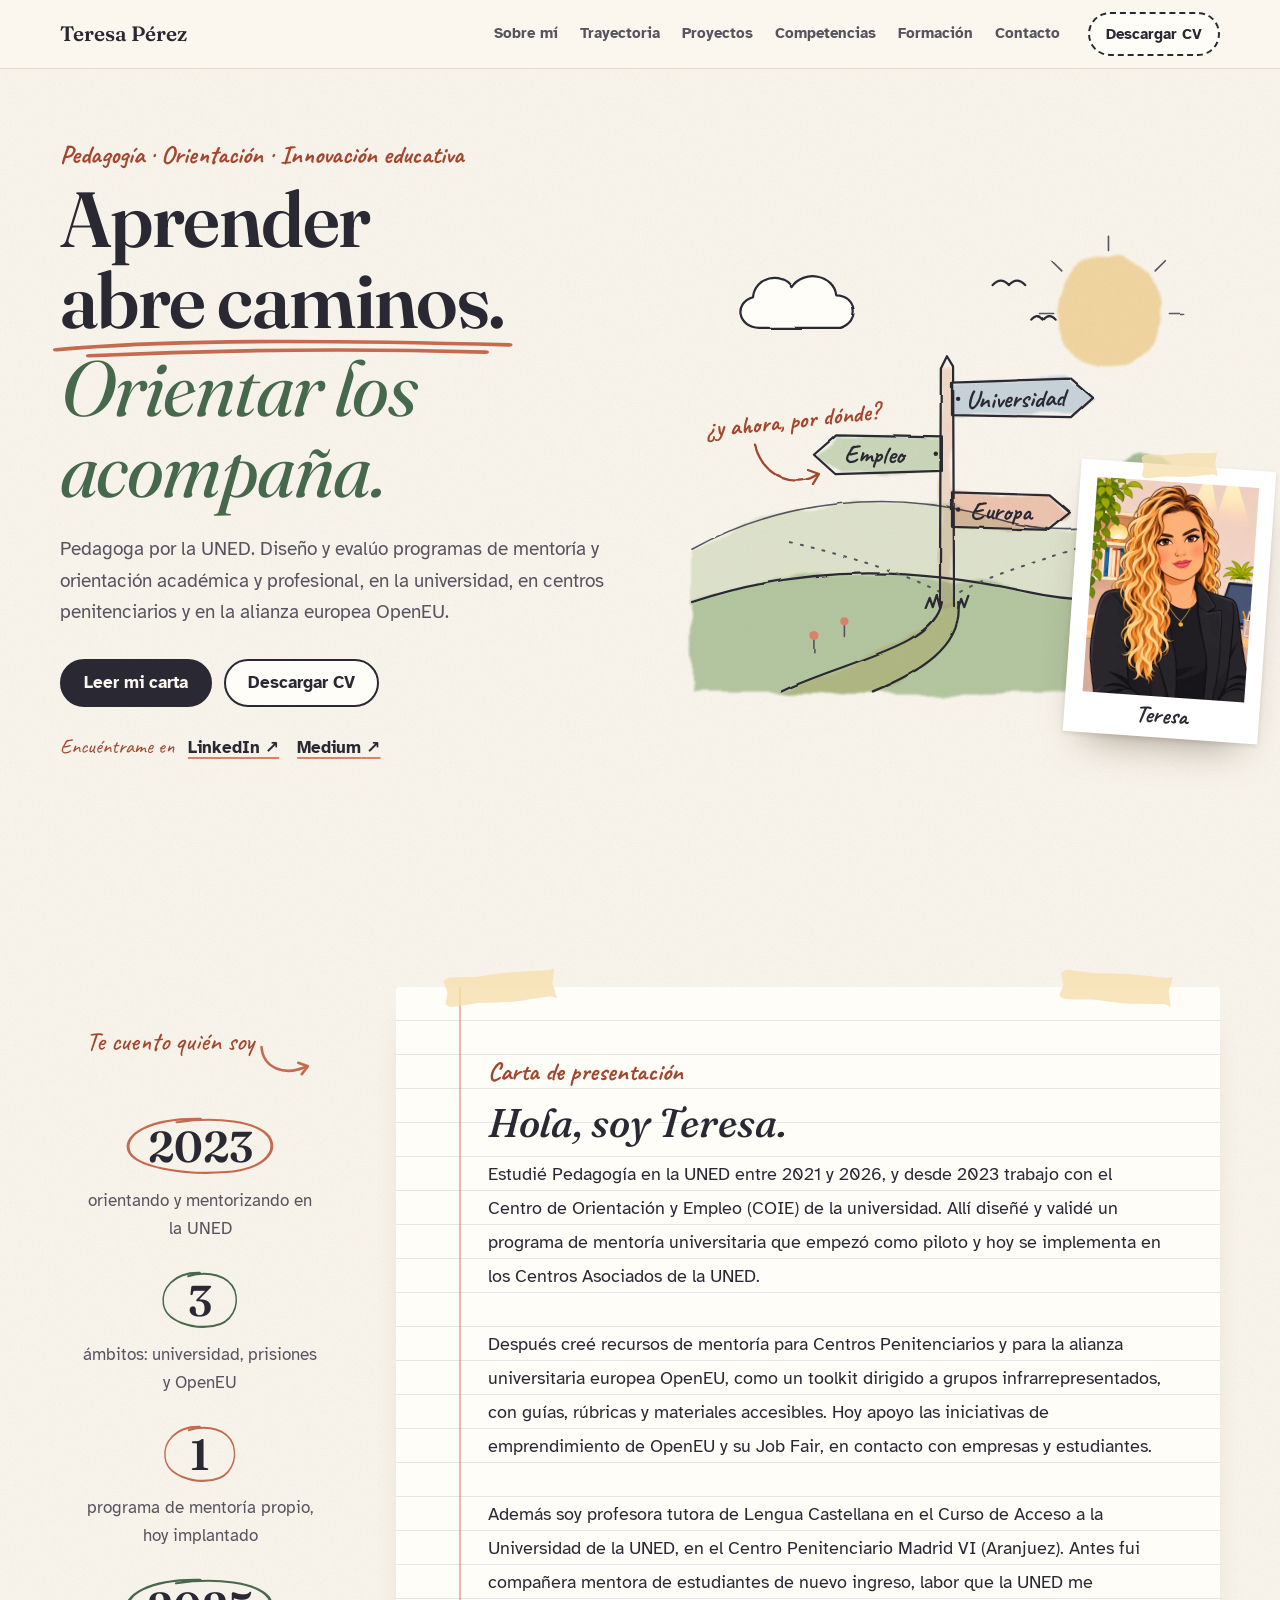
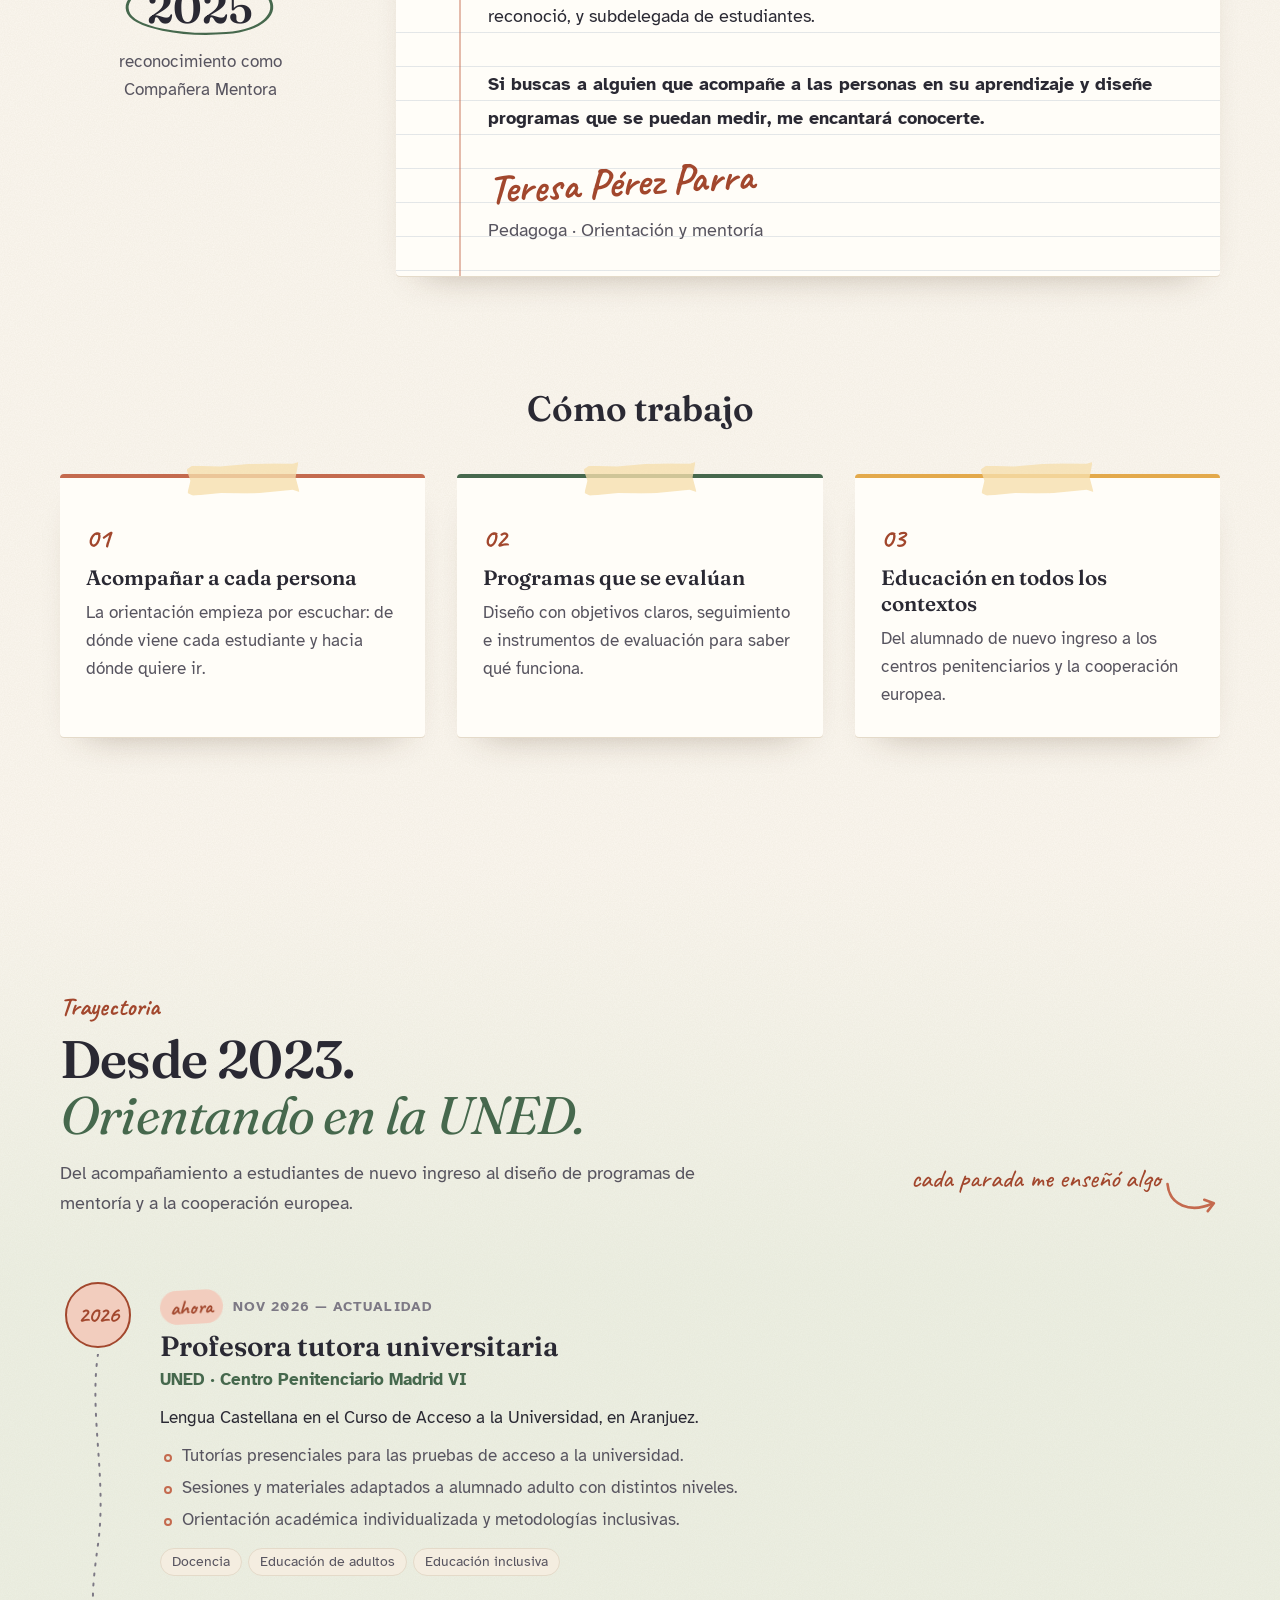
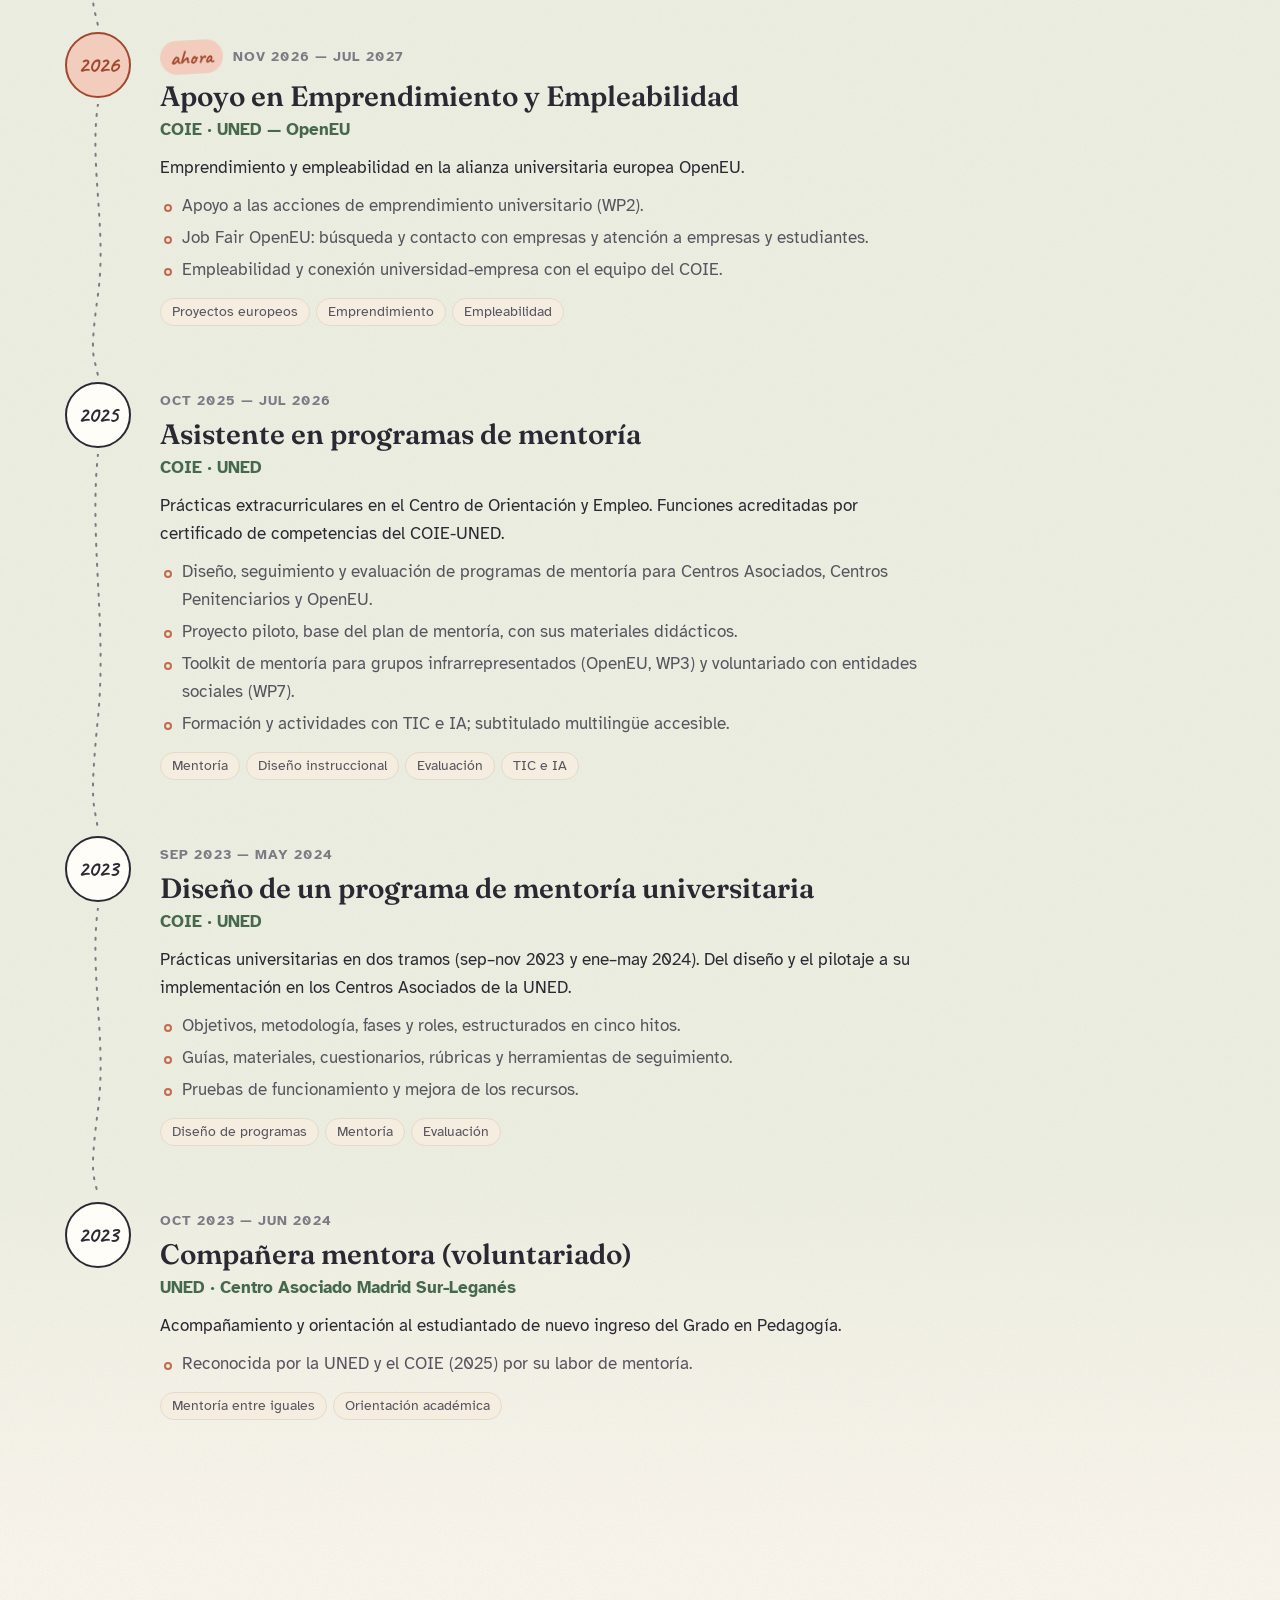
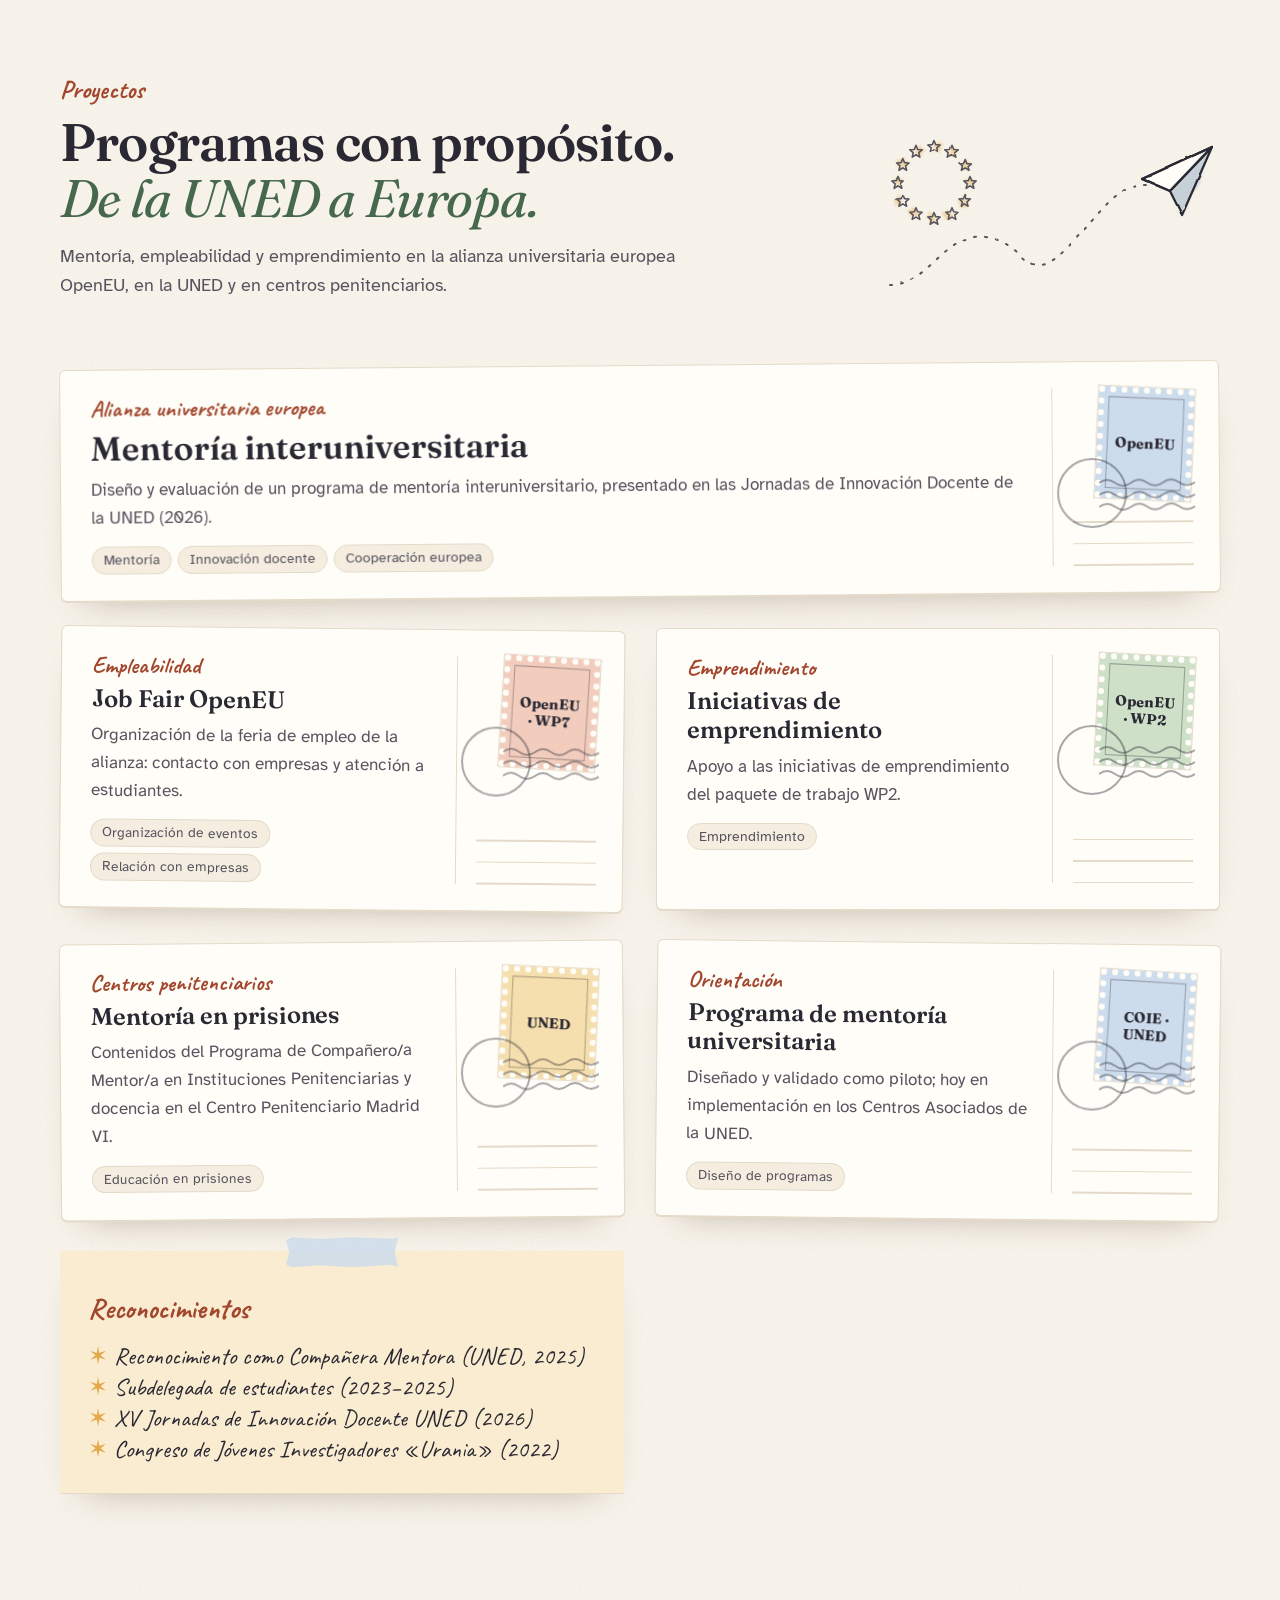
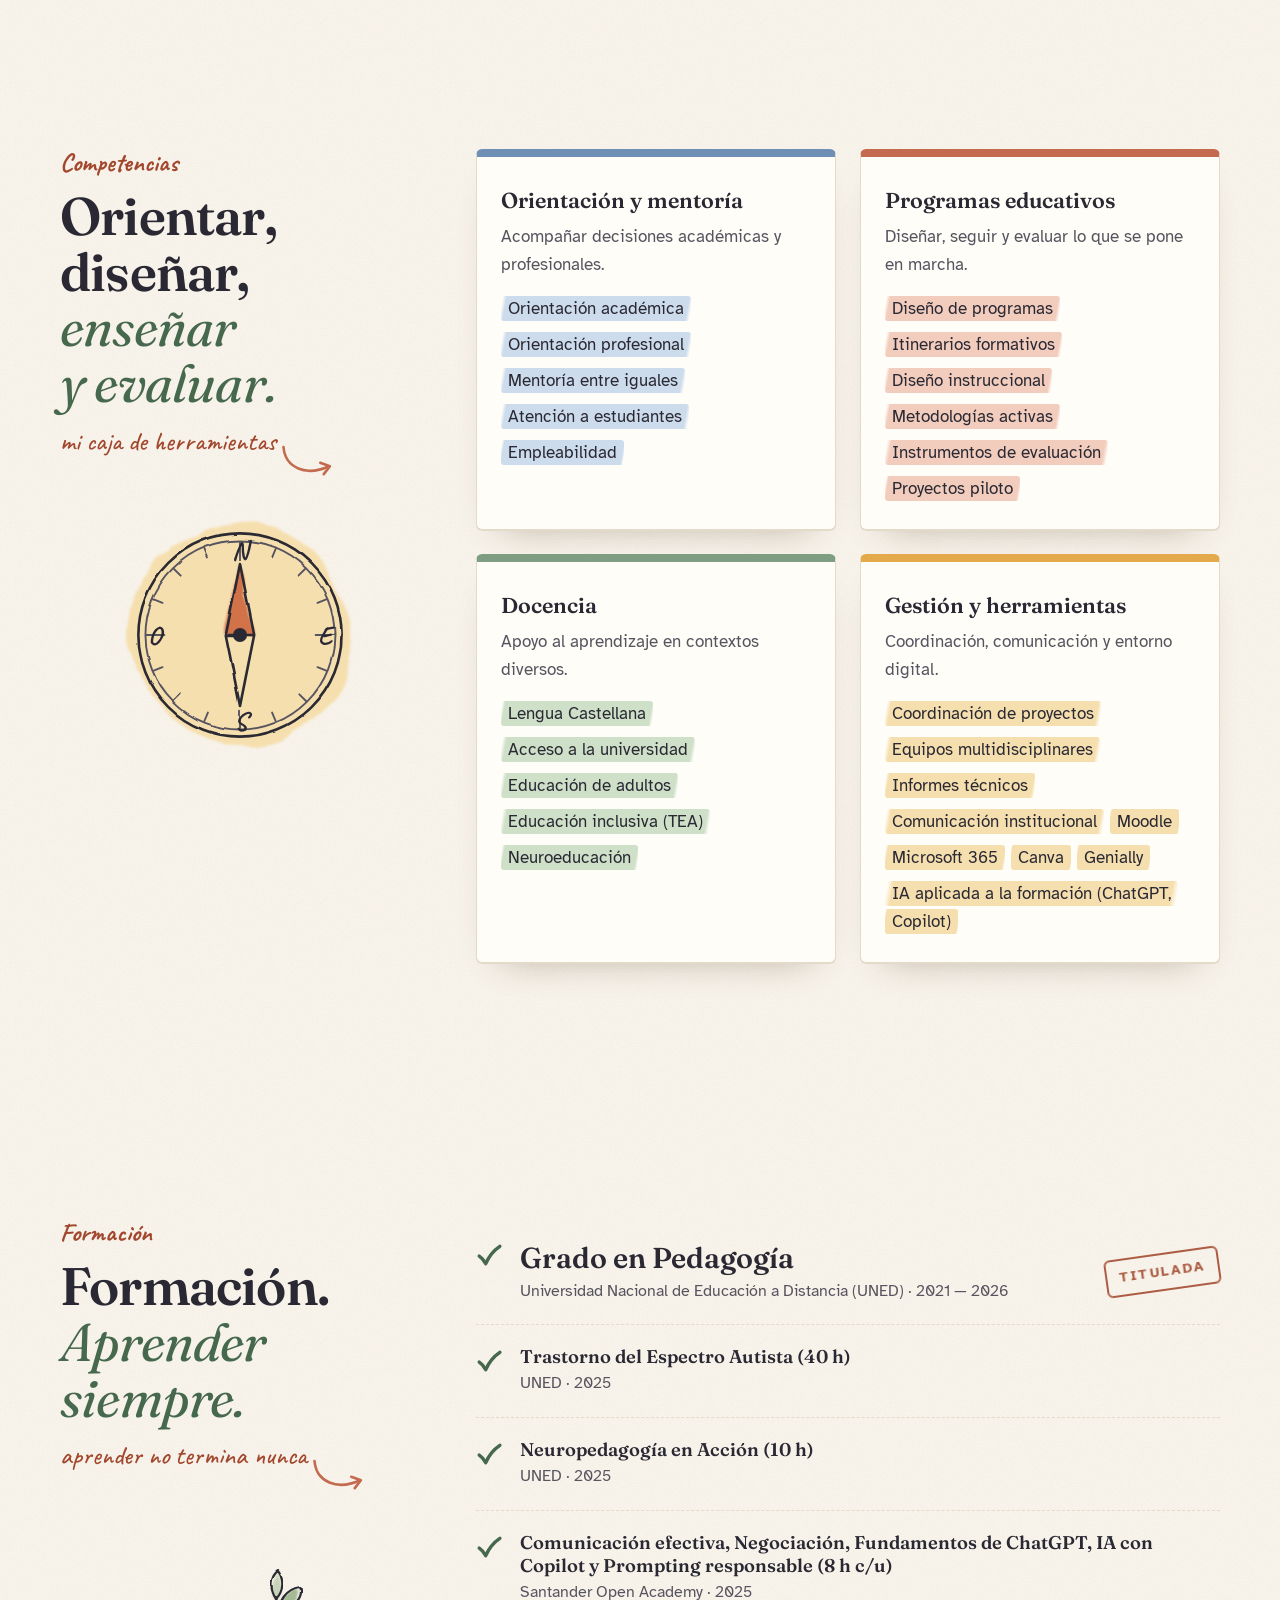
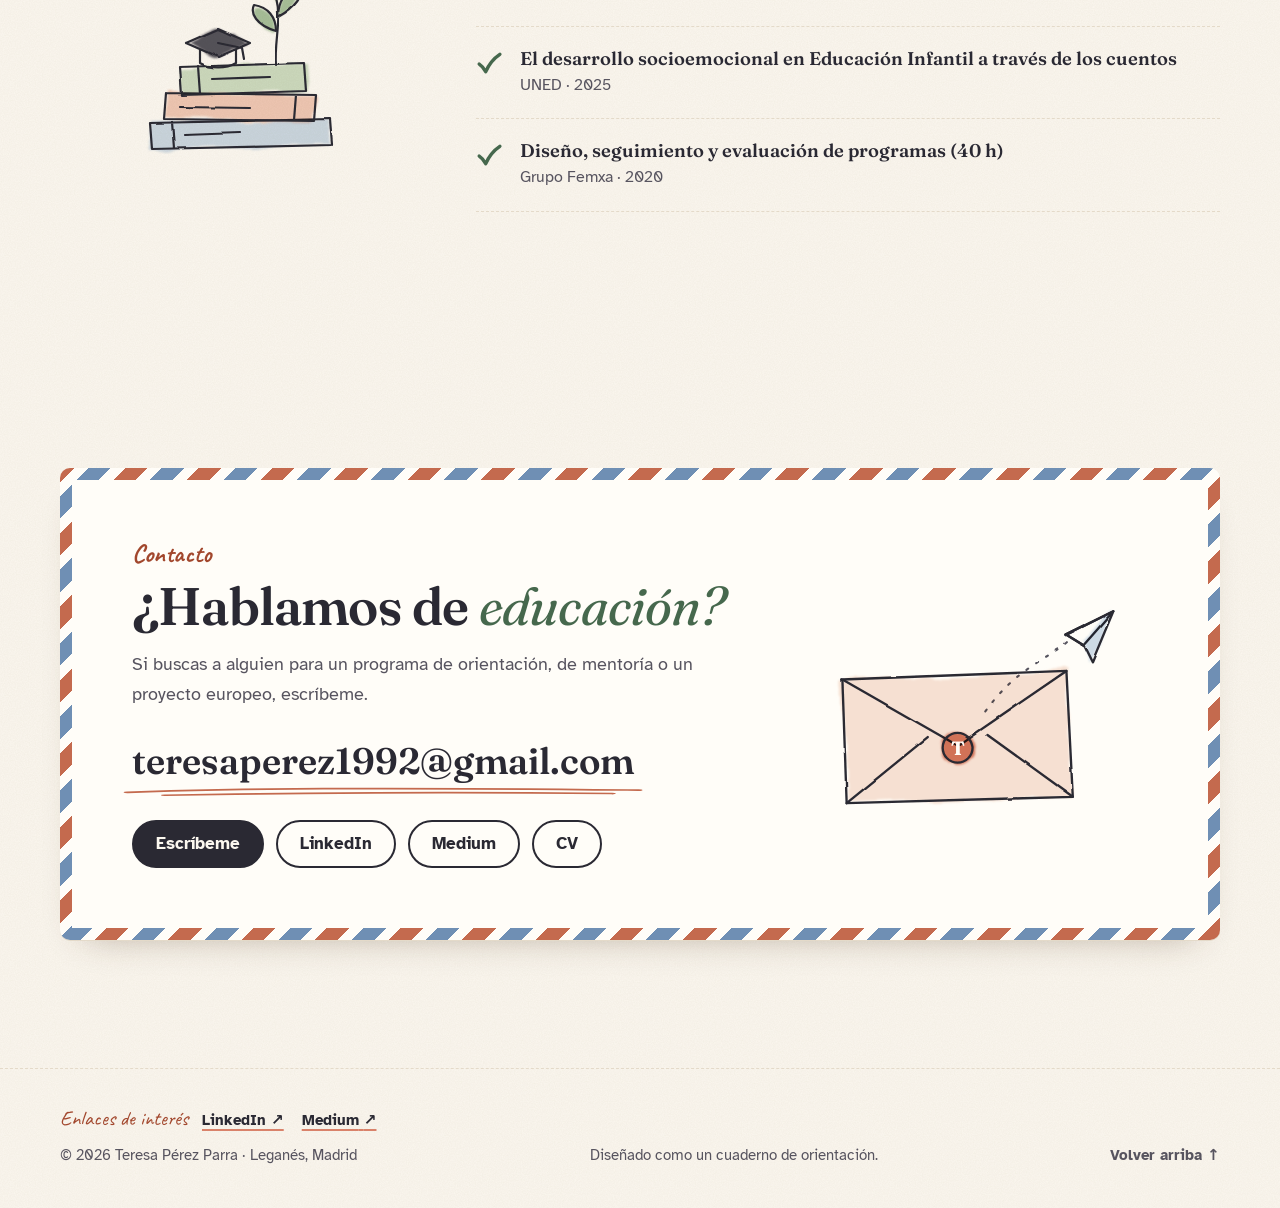
==== commit 10d5628d: "deploy: fa2a3bc10dc5bcd93f3b89ac5b8c0132ec13edee OBravoSarro/kodo-portfolio@fa2a3bc10dc5bcd93f3b89ac" ====
--- a/index.html
+++ b/index.html
@@ -20,8 +20,8 @@
     <link href="https://fonts.googleapis.com/css2?family=Atkinson+Hyperlegible:ital,wght@0,400;0,700;1,400&amp;family=Caveat:wght@500;700&amp;family=Fraunces:ital,opsz,wght@0,9..144,400..700;1,9..144,400..600&amp;display=swap" rel="stylesheet" />
     <script>document.documentElement.classList.add('js');</script>
     <title>Teresa Pérez Parra — Pedagogía, orientación y mentoría</title>
-    <script type="module" crossorigin src="/assets/index-BWXqHfEg.js"></script>
-    <link rel="stylesheet" crossorigin href="/assets/index-DlYJ9M02.css">
+    <script type="module" crossorigin src="/assets/index-DaISahRq.js"></script>
+    <link rel="stylesheet" crossorigin href="/assets/index-Con6GP8e.css">
   </head>
   <body>
     <div id="root"></div>
--- a/assets/index-Con6GP8e.css
+++ b/assets/index-Con6GP8e.css
@@ -0,0 +1 @@
+:root{--paper: #fbf7ef;--paper-2: #f4ede0;--card: #fffdf8;--ink: #2a2933;--ink-soft: #57545f;--ink-faint: #7d7985;--line: #e4dac9;--terra: #c46a4e;--terra-text: #a2472d;--terra-wash: #f2cdbe;--terra-wash-light: #f6e2d8;--terra-strong: #d9826a;--sage-text: #46684d;--sage-wash: #cfe0c9;--sage-wash-light: #e3ecdc;--sage-deep: #a9c4a2;--ochre: #e3a94b;--ochre-wash: #f6dfae;--ochre-wash-light: #faecd0;--blue-wash: #cddcec;--ink-wash: #57545f;--serif: "Fraunces", Georgia, "Times New Roman", serif;--sans: "Atkinson Hyperlegible", system-ui, -apple-system, "Segoe UI", sans-serif;--hand: "Caveat", "Bradley Hand", "Segoe Print", cursive;--shadow: 0 1px 0 var(--line), 0 18px 36px -26px rgba(70, 45, 20, .45);--ease: cubic-bezier(.22, 1, .36, 1)}*,*:before,*:after{box-sizing:border-box}html{scroll-behavior:smooth;scroll-padding-top:84px;-webkit-text-size-adjust:100%}@media(prefers-reduced-motion:reduce){html{scroll-behavior:auto}}body{margin:0;font:400 1.0625rem/1.65 var(--sans);color:var(--ink);background-color:var(--paper);background-image:url("data:image/svg+xml,%3Csvg xmlns='http://www.w3.org/2000/svg' width='220' height='220'%3E%3Cfilter id='n'%3E%3CfeTurbulence type='fractalNoise' baseFrequency='0.85' numOctaves='2' stitchTiles='stitch'/%3E%3CfeColorMatrix values='0 0 0 0 0.35 0 0 0 0 0.27 0 0 0 0 0.15 0 0 0 0.09 0'/%3E%3C/filter%3E%3Crect width='100%25' height='100%25' filter='url(%23n)'/%3E%3C/svg%3E");-webkit-font-smoothing:antialiased}body.no-scroll{overflow:hidden}::selection{background:var(--ochre-wash)}img{max-width:100%;display:block}a{color:inherit}h1,h2,h3,h4,p{margin:0}:focus-visible{outline:3px solid var(--terra);outline-offset:3px;border-radius:4px}.shell{width:min(1160px,calc(100% - 48px));margin-inline:auto}.skip-link{position:absolute;left:16px;top:-60px;z-index:100;padding:10px 16px;border-radius:8px;background:var(--ink);color:var(--paper);font-weight:700}.skip-link:focus{top:12px}section{padding-block:clamp(72px,10vw,128px)}.eyebrow{font-family:var(--hand);font-size:1.6rem;font-weight:700;line-height:1.1;color:var(--terra-text);margin-bottom:10px}.section-title{font-family:var(--serif);font-weight:600;font-size:clamp(2.1rem,4.4vw,3.3rem);line-height:1.06;letter-spacing:-.015em;text-wrap:balance}.section-title em{font-style:italic;font-weight:400;color:var(--sage-text)}.section-lead{margin-top:16px;max-width:38em;font-size:1.12rem;color:var(--ink-soft)}.section-head{display:grid;grid-template-columns:minmax(0,1fr) auto;gap:16px 40px;align-items:end;margin-bottom:clamp(40px,6vw,64px)}.section-head__art{width:min(360px,78vw);justify-self:end}.margin-note{display:flex;align-items:flex-start;gap:4px;max-width:15em;font-family:var(--hand);font-size:1.65rem;font-weight:500;line-height:1.1;color:var(--terra-text);transform:rotate(-3deg)}.margin-note .doodle--arrow{flex:none;width:56px;height:40px;margin-top:14px}.tags{display:flex;flex-wrap:wrap;gap:6px;margin-top:14px}.tags span{font-size:.85rem;line-height:1.3;padding:4px 11px;border:1.5px solid var(--line);border-radius:999px;background:var(--paper-2);color:var(--ink-soft)}.button{display:inline-flex;align-items:center;justify-content:center;min-height:48px;padding:0 22px;border:2px solid var(--ink);border-radius:999px;font-weight:700;text-decoration:none;transition:transform .25s var(--ease),box-shadow .25s var(--ease)}.button:hover{transform:translate(-1px,-2px) rotate(-1deg);box-shadow:3px 4px 0 var(--terra)}.button--ink{background:var(--ink);color:var(--paper)}.button--paper{background:var(--card);color:var(--ink)}.art{display:block;width:100%;height:auto;overflow:visible}.art .ink{fill:none;stroke:var(--ink);stroke-width:2.2;stroke-linecap:round;stroke-linejoin:round;filter:url(#cq-ink)}.art .ink--soft{stroke:var(--ink-soft);stroke-width:1.6}.art .ink--accent{stroke:var(--terra-text)}.art .paper-fill{fill:var(--card)}.art .trail{stroke:var(--ink-soft);stroke-width:2;stroke-dasharray:2 9}.art .ink-dot{fill:var(--ink)}.wash{filter:url(#cq-wash);mix-blend-mode:multiply}.wash--sage{fill:var(--sage-wash)}.wash--sage-light{fill:var(--sage-wash-light)}.wash--sage-deep{fill:var(--sage-deep)}.wash--ochre{fill:var(--ochre-wash)}.wash--ochre-light{fill:var(--ochre-wash-light)}.wash--terra{fill:var(--terra-wash)}.wash--terra-light{fill:var(--terra-wash-light)}.wash--terra-strong{fill:var(--terra-strong)}.wash--blue{fill:var(--blue-wash)}.wash--ink{fill:var(--ink-wash)}.star-fill{fill:var(--ochre-wash);filter:url(#cq-wash);mix-blend-mode:multiply}.flower circle{fill:var(--terra-strong)}.hand-svg text,.note-svg text{font-family:var(--hand);font-weight:700}.hand-svg text{font-size:25px;fill:var(--ink)}.hand-svg--center text{text-anchor:middle;font-size:22px}.note-svg text{font-size:24px;fill:var(--terra-text)}.seal{text-anchor:middle;font-family:var(--serif);font-size:18px;font-weight:700;fill:var(--card)}.doodle{display:block;overflow:visible}.doodle path{fill:none;stroke:var(--terra);stroke-width:3;stroke-linecap:round;stroke-linejoin:round}.doodle--underline{position:absolute;left:-3%;bottom:-.16em;width:106%;height:.34em}.doodle--circle{position:absolute;inset:-4px -12px;width:calc(100% + 24px);height:calc(100% + 8px)}.doodle--circle path{stroke-width:2.5}.doodle--check{width:26px;height:24px;margin-top:4px}.doodle--check path{stroke:var(--sage-text);stroke-width:3.2}@media(prefers-reduced-motion:no-preference){.js [data-reveal]{opacity:0;transform:translate3d(0,22px,0);transition:opacity .9s var(--ease),transform 1.1s var(--ease)}.js [data-reveal].is-in{opacity:1;transform:none;transition-delay:calc(var(--i, 0) * 90ms)}.js [data-reveal] .draw{stroke-dasharray:1 1;stroke-dashoffset:1;transition:stroke-dashoffset 1.8s cubic-bezier(.55,.1,.3,1) calc(var(--i, 0) * 90ms + .25s)}.js [data-reveal] .draw--late{transition-delay:calc(var(--i, 0) * 90ms + .9s)}.js [data-reveal].is-in .draw{stroke-dashoffset:0}.float{animation:float 6s ease-in-out infinite}.float--slow{animation-duration:9s}.needle{transform-origin:110px 110px;animation:sway 8s ease-in-out infinite}}@keyframes float{0%,to{transform:translateY(0)}50%{transform:translateY(-6px)}}@keyframes sway{0%,to{transform:rotate(-12deg)}50%{transform:rotate(14deg)}}.topbar{position:sticky;top:0;z-index:50;background:#fbf7eff2;border-bottom:1px solid var(--line)}.topbar__inner{display:flex;align-items:center;gap:28px;height:68px}.brand{font-family:var(--serif);font-size:1.3rem;font-weight:600;text-decoration:none;white-space:nowrap}.topbar__nav{display:flex;gap:22px;margin-left:auto}.topbar__nav a{color:var(--ink-soft);text-decoration:none;font-weight:700;font-size:.95rem;padding:4px 0;background:linear-gradient(var(--terra),var(--terra)) 0 100% / 0 2.5px no-repeat;transition:background-size .35s var(--ease),color .2s}.topbar__nav a:hover,.topbar__nav a[aria-current=true]{color:var(--ink);background-size:100% 2.5px}.tag-button{flex:none;padding:8px 16px;border:2px dashed var(--ink);border-radius:999px;font-weight:700;font-size:.92rem;text-decoration:none;background:var(--card)}.tag-button:hover{border-style:solid}.topbar__toggle{display:none;position:relative;width:44px;height:44px;margin-left:auto;border:0;background:none;cursor:pointer}.topbar__toggle span{position:absolute;left:10px;right:10px;height:2.5px;border-radius:2px;background:var(--ink);transition:transform .3s var(--ease)}.topbar__toggle span:first-child{top:17px}.topbar__toggle span:last-child{top:25px}.topbar--open .topbar__toggle span:first-child{transform:translateY(4px) rotate(45deg)}.topbar--open .topbar__toggle span:last-child{transform:translateY(-4px) rotate(-45deg)}.topbar__sheet{position:fixed;inset:68px 0 0;z-index:49;display:flex;flex-direction:column;gap:4px;padding:24px 24px 40px;background:var(--paper);overflow-y:auto;opacity:0;visibility:hidden;transform:translateY(-8px);transition:opacity .25s,transform .3s var(--ease),visibility .3s}.topbar--open .topbar__sheet{opacity:1;visibility:visible;transform:none}.topbar--open{background:var(--paper)}.topbar__sheet a{padding:12px 0;border-bottom:1.5px dashed var(--line);font-family:var(--serif);font-size:1.6rem;text-decoration:none}.hero{padding-top:clamp(40px,6vw,72px);padding-bottom:clamp(56px,8vw,96px);overflow-x:clip}.hero__inner{display:grid;grid-template-columns:1.05fr .95fr;gap:48px;align-items:center}.hero__title{font-family:var(--serif);font-weight:600;font-size:clamp(2.7rem,6.1vw,4.9rem);line-height:1.04;letter-spacing:-.02em}.hero__title em{display:block;margin-top:.08em;font-style:italic;font-weight:400;color:var(--sage-text)}.hero__underlined{position:relative;white-space:nowrap}.hero__lead{max-width:33em;margin:24px 0 30px;font-size:1.2rem;color:var(--ink-soft)}.hero__actions{display:flex;flex-wrap:wrap;gap:12px}.hero__art{position:relative;width:100%;max-width:560px;justify-self:end}.letter__grid{display:grid;grid-template-columns:280px minmax(0,1fr);gap:56px;align-items:start}.letter__aside{position:sticky;top:110px;display:grid;gap:28px;justify-items:center;padding-top:40px}.polaroid{position:absolute;right:-9%;bottom:-10%;width:37%;margin:0;padding:3.2% 3.2% 0;background:#fff;box-shadow:0 2px 4px #3c28141f,0 22px 40px -22px #3c281480;transform:rotate(4deg)}.polaroid img{width:100%;height:auto;aspect-ratio:3 / 4;object-fit:cover;background:#fff}.polaroid figcaption{padding:4px 0 8px;text-align:center;font-family:var(--hand);font-size:clamp(1.15rem,2vw,1.5rem);font-weight:700;line-height:1.2}.polaroid .tape{top:-12px;left:50%;width:76px;height:24px;margin-left:-38px;transform:rotate(-6deg)}.sheet{--rule: 34px;--margin: 64px;position:relative;padding:calc(var(--rule) * 2) clamp(24px,4vw,52px) var(--rule) calc(var(--margin) + 28px);border-radius:4px;background-color:var(--card);background-image:linear-gradient(90deg,transparent calc(var(--margin) - 1px),rgba(196,106,78,.45) calc(var(--margin) - 1px),rgba(196,106,78,.45) calc(var(--margin) + 1px),transparent calc(var(--margin) + 1px)),repeating-linear-gradient(transparent 0 calc(var(--rule) - 1px),rgba(63,94,134,.14) calc(var(--rule) - 1px) var(--rule));box-shadow:var(--shadow);font-size:1.1rem;line-height:var(--rule)}.sheet .eyebrow{line-height:var(--rule);margin:0}.sheet p{margin:0 0 var(--rule)}.sheet__greeting{font-family:var(--serif);font-style:italic;font-weight:500;font-size:clamp(1.9rem,3.4vw,2.5rem);line-height:calc(var(--rule) * 2)}.sheet__closing{font-weight:700}.sheet__signature{display:flex;flex-direction:column;line-height:1.3;color:var(--ink-soft)}.signature{font-family:var(--hand);font-size:2.6rem;font-weight:700;line-height:1;color:var(--terra-text);transform:rotate(-3deg);transform-origin:left;margin-bottom:8px}.tape{position:absolute;top:-14px;width:112px;height:30px;background:#f6dfaec7;clip-path:polygon(0 12%,5% 0,30% 6%,60% 0,95% 5%,100% 0,97% 50%,100% 100%,94% 92%,60% 100%,30% 94%,5% 100%,0 90%,3% 50%);box-shadow:0 1px 2px #0000000f}.tape--left{left:48px;transform:rotate(-5deg)}.tape--right{right:48px;transform:rotate(4deg)}.figures{display:grid;gap:28px;width:100%;margin:8px 0 0;padding:0;list-style:none;text-align:center}.figures strong{position:relative;display:inline-block;padding:6px 18px;font-family:var(--serif);font-weight:600;font-size:clamp(2.1rem,3.4vw,2.7rem);line-height:1.1}.figures li:nth-child(2n) .doodle path{stroke:var(--sage-text)}.figures span{display:block;max-width:14em;margin:10px auto 0;color:var(--ink-soft)}.principles{margin-top:clamp(64px,9vw,104px)}.principles__title{margin-bottom:36px;font-family:var(--serif);font-weight:600;font-size:clamp(1.7rem,3vw,2.2rem);text-align:center}.principles ol{display:grid;grid-template-columns:repeat(3,minmax(0,1fr));gap:32px;margin:0;padding:0;list-style:none}.index-card{position:relative;padding:38px 26px 28px;border-radius:4px;background:var(--card);box-shadow:var(--shadow);border-top:4px solid var(--terra)}.index-card:nth-child(1){transform:rotate(-1.2deg)}.index-card:nth-child(2){transform:rotate(.8deg);border-top-color:var(--sage-text)}.index-card:nth-child(3){transform:rotate(-.4deg);border-top-color:var(--ochre)}.index-card .tape{left:50%;margin-left:-56px;transform:rotate(-2deg)}.index-card__n{font-family:var(--hand);font-size:1.7rem;font-weight:700;color:var(--terra-text)}.index-card h4{margin:4px 0 8px;font-family:var(--serif);font-weight:600;font-size:1.3rem;line-height:1.25}.index-card p{color:var(--ink-soft)}.journey{background:linear-gradient(transparent,rgba(207,224,201,.32) 18%,rgba(207,224,201,.32) 82%,transparent)}.stops{max-width:880px;margin:0;padding:0;list-style:none}.stop{display:grid;grid-template-columns:76px minmax(0,1fr);gap:24px}.stop__rail{display:flex;flex-direction:column;align-items:center}.stop__marker{position:relative;z-index:1;flex:none;display:grid;place-items:center;width:66px;height:66px;border:2px solid var(--ink);border-radius:50%;background:var(--card);font-family:var(--hand);font-size:1.45rem;font-weight:700}.stop--current .stop__marker{background:var(--terra-wash);border-color:var(--terra-text);color:var(--terra-text)}.path-segment{flex:1;width:24px;min-height:40px;margin:6px 0}.path-segment path{fill:none;stroke:var(--ink-faint);stroke-width:2;stroke-dasharray:2 8;stroke-linecap:round}.stop__card{padding:8px 0 56px}.stop:last-child .stop__card{padding-bottom:0}.stop__when{display:flex;align-items:center;gap:10px;font-size:.85rem;font-weight:700;letter-spacing:.08em;text-transform:uppercase;color:var(--ink-faint)}.stop__now{padding:0 10px;border-radius:999px;background:var(--terra-wash);font-family:var(--hand);font-size:1.3rem;letter-spacing:0;text-transform:none;color:var(--terra-text);transform:rotate(-3deg)}.stop__card h3{margin-top:6px;font-family:var(--serif);font-weight:600;font-size:clamp(1.4rem,2.6vw,1.75rem);line-height:1.2}.stop__org{margin-top:2px;font-weight:700;color:var(--sage-text)}.stop__summary{margin-top:10px}.stop__card ul{margin:10px 0 0;padding:0;list-style:none;color:var(--ink-soft)}.stop__card li{position:relative;padding-left:22px;margin-top:4px}.stop__card li:before{content:"";position:absolute;left:4px;top:.72em;width:8px;height:8px;border:2px solid var(--terra);border-radius:50%}.postcards{display:grid;grid-template-columns:repeat(2,minmax(0,1fr));gap:32px;margin:0;padding:0;list-style:none}.postcard--large{grid-column:1 / -1}.postcard article{position:relative;display:grid;grid-template-columns:minmax(0,1fr) 140px;height:100%;padding:26px 26px 26px 30px;border:1px solid var(--line);border-radius:6px;background:var(--card);box-shadow:var(--shadow)}.postcard:nth-child(3n+1) article{transform:rotate(-.5deg)}.postcard:nth-child(3n+2) article{transform:rotate(.6deg)}.postcard__body{padding-right:24px;border-right:1.5px solid var(--line)}.postcard__sector{font-family:var(--hand);font-size:1.45rem;font-weight:700;line-height:1.1;color:var(--terra-text)}.postcard h3{margin:6px 0 8px;font-family:var(--serif);font-weight:600;font-size:1.5rem;line-height:1.2}.postcard--large h3{font-size:clamp(1.6rem,3vw,2.1rem)}.postcard__body>p:not(.postcard__sector):not(.tags){color:var(--ink-soft)}.postcard__side{position:relative;display:flex;flex-direction:column;align-items:flex-end;padding-left:20px}.stamp{display:block;width:96px;height:112px;padding:4px;border:6px dotted var(--card);background:var(--blue-wash);outline:1px solid var(--line);transform:rotate(3deg)}.stamp span{display:grid;place-items:center;width:100%;height:100%;padding:6px;border:1.5px solid rgba(42,41,51,.35);text-align:center;font-family:var(--serif);font-weight:700;font-size:.9rem;line-height:1.15;overflow-wrap:normal;hyphens:none}.stamp--terra{background:var(--terra-wash)}.stamp--sage{background:var(--sage-wash)}.stamp--ochre{background:var(--ochre-wash)}.postmark{position:absolute;top:70px;right:66px;width:70px;height:70px;border:2px solid rgba(42,41,51,.4);border-radius:50%;pointer-events:none}.postmark:after{content:"";position:absolute;top:18px;left:40px;width:96px;height:34px;background:url("data:image/svg+xml,%3Csvg xmlns='http://www.w3.org/2000/svg' viewBox='0 0 96 34'%3E%3Cpath d='M0 5 q8 -6 16 0 t16 0 t16 0 t16 0 t16 0 t16 0 M0 17 q8 -6 16 0 t16 0 t16 0 t16 0 t16 0 t16 0 M0 29 q8 -6 16 0 t16 0 t16 0 t16 0 t16 0 t16 0' fill='none' stroke='%232a2933' stroke-opacity='0.4' stroke-width='2'/%3E%3C/svg%3E") no-repeat}.postcard__lines{width:100%;margin-top:auto}.postcard__lines i{display:block;height:1.5px;margin-top:20px;background:var(--line)}.sticky-note{position:relative;align-self:start;padding:34px 28px 28px;background:var(--ochre-wash-light);box-shadow:var(--shadow);transform:rotate(1.5deg)}.sticky-note .tape{left:50%;margin-left:-56px;background:#cddcecd9}.sticky-note__title{font-family:var(--hand);font-size:1.8rem;font-weight:700;color:var(--terra-text)}.sticky-note ul{margin:8px 0 0;padding:0;list-style:none;font-family:var(--hand);font-size:1.5rem;line-height:1.3}.sticky-note li:before{content:"✶ ";color:var(--ochre)}.skills__grid{display:grid;grid-template-columns:360px minmax(0,1fr);gap:56px;align-items:start}.skills__aside{position:sticky;top:100px}.skills__aside .section-head{grid-template-columns:1fr;margin-bottom:24px}.skills__art{width:min(260px,70vw);margin-inline:auto}.skills__cards{display:grid;grid-template-columns:repeat(2,minmax(0,1fr));gap:24px}.skill-card{--c: var(--terra);--hl: var(--terra-wash);padding:26px 24px;border:1px solid var(--line);border-top:8px solid var(--c);border-radius:6px;background:var(--card);box-shadow:var(--shadow)}.skill-card--blue{--c: #6f8fb4;--hl: var(--blue-wash)}.skill-card--sage{--c: #7f9d80;--hl: var(--sage-wash)}.skill-card--ochre{--c: var(--ochre);--hl: var(--ochre-wash)}.skill-card h3{font-family:var(--serif);font-weight:600;font-size:1.35rem}.skill-card>p{margin-top:4px;color:var(--ink-soft)}.skill-card ul{display:flex;flex-wrap:wrap;gap:8px 6px;margin:16px 0 0;padding:0;list-style:none}.skill-card mark{padding:2px 7px;border-radius:3px;color:var(--ink);background:linear-gradient(100deg,transparent 1%,var(--hl) 3%,var(--hl) 97%,transparent 99%);-webkit-box-decoration-break:clone;box-decoration-break:clone}.entries{margin:0 0 32px;padding:0;list-style:none}.entries a{display:grid;gap:4px;padding:20px 0;border-bottom:1.5px dashed var(--line);text-decoration:none}.entries__date{font-family:var(--hand);font-size:1.3rem;color:var(--terra-text)}.entries__title{font-family:var(--serif);font-weight:600;font-size:1.4rem}.entries__excerpt{color:var(--ink-soft)}.entries a:hover .entries__title{text-decoration:underline;text-decoration-color:var(--terra);text-underline-offset:4px}.studies__grid{display:grid;grid-template-columns:360px minmax(0,1fr);gap:56px;align-items:start}.studies__grid .section-head{grid-template-columns:1fr;margin-bottom:24px}.studies__art{width:min(240px,64vw);margin-inline:auto}.studies__list{margin:0;padding:0;list-style:none}.studies__list li{display:grid;grid-template-columns:30px minmax(0,1fr) auto;gap:14px;align-items:start;padding:20px 0;border-bottom:1.5px dashed var(--line)}.studies__list h3{font-family:var(--serif);font-weight:600;font-size:1.15rem;line-height:1.3}.studies__list p{margin-top:2px;color:var(--ink-soft);font-size:.97rem}.studies__main h3{font-size:clamp(1.45rem,2.6vw,1.8rem)}.rubber-stamp{align-self:center;padding:6px 12px;border:2.5px solid currentColor;border-radius:6px;font-weight:700;font-size:.85rem;letter-spacing:.16em;text-transform:uppercase;color:var(--terra-text);opacity:.88;transform:rotate(-8deg)}.contact__card{display:grid;grid-template-columns:minmax(0,1.25fr) minmax(0,.75fr);gap:32px;align-items:center;padding:clamp(28px,5vw,60px);border:12px solid transparent;border-radius:10px;background:linear-gradient(var(--card),var(--card)) padding-box,repeating-linear-gradient(-45deg,var(--terra) 0 16px,var(--card) 16px 26px,#6f8fb4 26px 42px,var(--card) 42px 52px) border-box;box-shadow:var(--shadow)}.contact__email{position:relative;display:inline-block;margin:22px 0 28px;font-family:var(--serif);font-weight:600;font-size:clamp(1.35rem,3.2vw,2.3rem);text-decoration:none;overflow-wrap:anywhere}.contact__actions{display:flex;flex-wrap:wrap;gap:12px}.contact__art{max-width:320px;justify-self:center;width:100%}.footer{padding:32px 0 40px;border-top:1.5px dashed var(--line);color:var(--ink-soft);font-size:.95rem}.footer__inner{display:flex;flex-wrap:wrap;justify-content:space-between;gap:8px 24px}.footer a{font-weight:700;text-decoration:none}.footer__links{flex-basis:100%}.interest-links{display:flex;flex-wrap:wrap;align-items:baseline;gap:6px 14px}.interest-links__label{font-family:var(--hand);font-size:1.3rem;color:var(--terra-text)}.interest-links ul{display:flex;flex-wrap:wrap;gap:6px 18px;margin:0;padding:0;list-style:none}.interest-links a{font-weight:700;color:var(--ink);text-decoration:underline;text-decoration-color:var(--terra-strong);text-decoration-thickness:2px;text-underline-offset:4px}.interest-links a:hover,.interest-links a:focus-visible{color:var(--terra-text)}.hero__links{margin-top:22px}@media(max-width:1040px){.hero__inner{grid-template-columns:1fr}.hero__art{justify-self:center;max-width:500px;margin-bottom:64px}.polaroid{right:-3%;bottom:-18%;width:32%}.letter__grid,.skills__grid,.studies__grid{grid-template-columns:1fr;gap:32px}.letter__aside,.skills__aside{position:static}.letter__aside{order:2;padding-top:0}.letter__aside .margin-note{display:none}.figures{grid-template-columns:repeat(4,minmax(0,1fr))}.section-head{grid-template-columns:1fr}.section-head__art{justify-self:start}}@media(max-width:900px){.topbar__nav{display:none}.topbar__toggle{display:block;margin-left:0}.tag-button{margin-left:auto}}@media(max-width:720px){.shell{width:calc(100% - 32px)}.figures{grid-template-columns:repeat(2,minmax(0,1fr));gap:36px 16px}.principles ol,.postcards,.skills__cards{grid-template-columns:1fr}.sheet{--margin: 22px;padding-left:calc(var(--margin) + 18px);padding-right:20px;font-size:1.05rem}.tape--left{left:20px}.tape--right{right:20px}.stop{grid-template-columns:54px minmax(0,1fr);gap:14px}.stop__marker{width:52px;height:52px;font-size:1.2rem}.postcard article{grid-template-columns:1fr;padding:24px 22px}.postcard__body{padding-right:0;border-right:0}.postcard__side{position:absolute;top:-18px;right:14px;padding:0}.postcard__side .stamp{width:72px;height:84px;border-width:5px}.postcard__side .stamp span{padding:3px;font-size:.64rem}.postmark,.postcard__lines{display:none}.postcard__sector{padding-right:76px}.contact__card{grid-template-columns:1fr;border-width:9px}.contact__art{max-width:220px;order:-1}.margin-note{font-size:1.45rem}}@media(max-width:520px){.tag-button{display:none}.topbar__toggle{margin-left:auto}.hero__actions .button{flex:1 1 auto}}@media print{.topbar,.skip-link,.hero__art,.contact__art{display:none}body{background:#fff}}.portrait-picker{position:fixed;right:16px;bottom:16px;z-index:60;display:flex;flex-wrap:wrap;align-items:center;gap:8px;max-width:calc(100vw - 32px);padding:10px 12px;border:2px dashed var(--ink);border-radius:14px;background:var(--card);box-shadow:var(--shadow)}.portrait-picker__title{font-family:var(--hand);font-size:1.4rem;font-weight:700;color:var(--terra-text);margin-right:4px}.portrait-picker__option{display:flex;flex-direction:column;align-items:center;gap:4px;padding:4px;border:2px solid transparent;border-radius:8px;background:none;cursor:pointer;font:700 .72rem/1 var(--sans);color:var(--ink-soft)}.portrait-picker__option img{width:48px;height:64px;object-fit:cover;border-radius:4px;background:#fff}.portrait-picker__option[aria-pressed=true]{border-color:var(--terra);color:var(--ink);background:var(--terra-wash-light)}@media(max-width:520px){.portrait-picker{left:8px;right:8px;bottom:8px;justify-content:center}.portrait-picker__title{width:100%;text-align:center}}
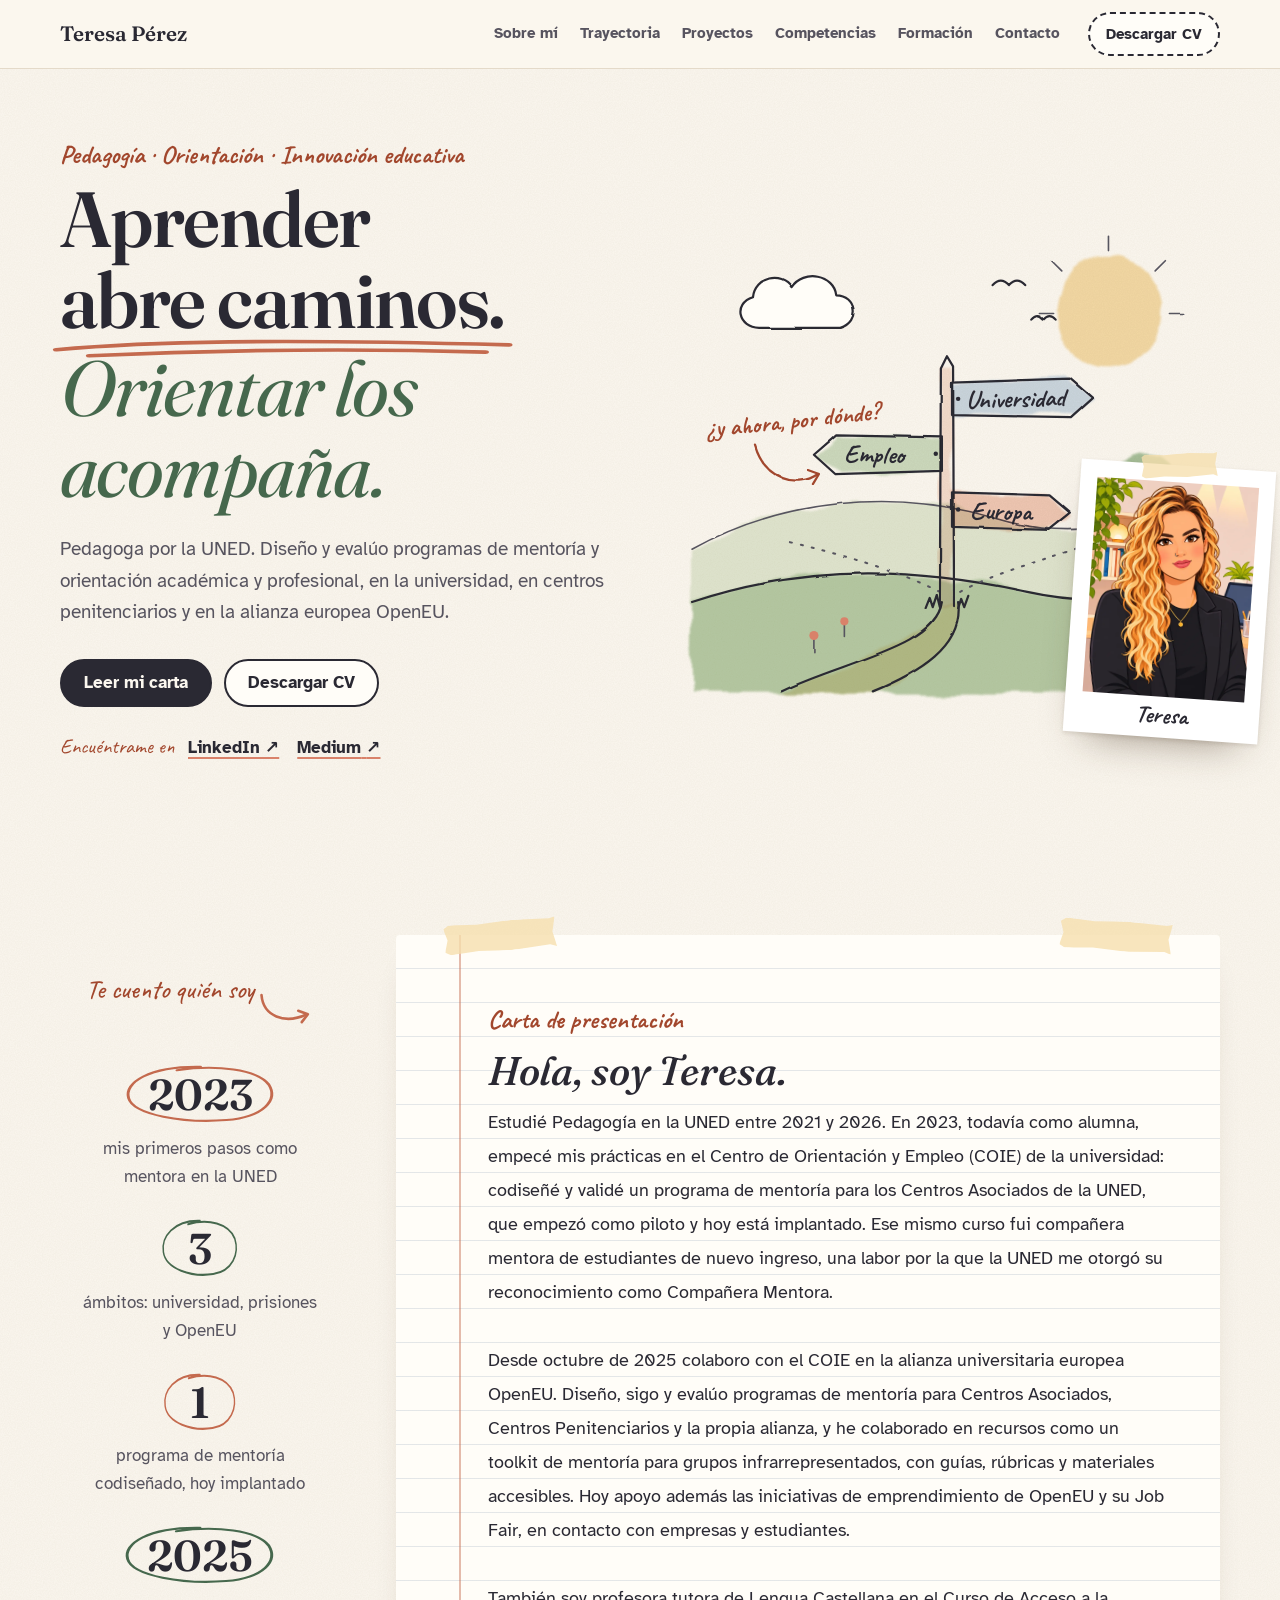
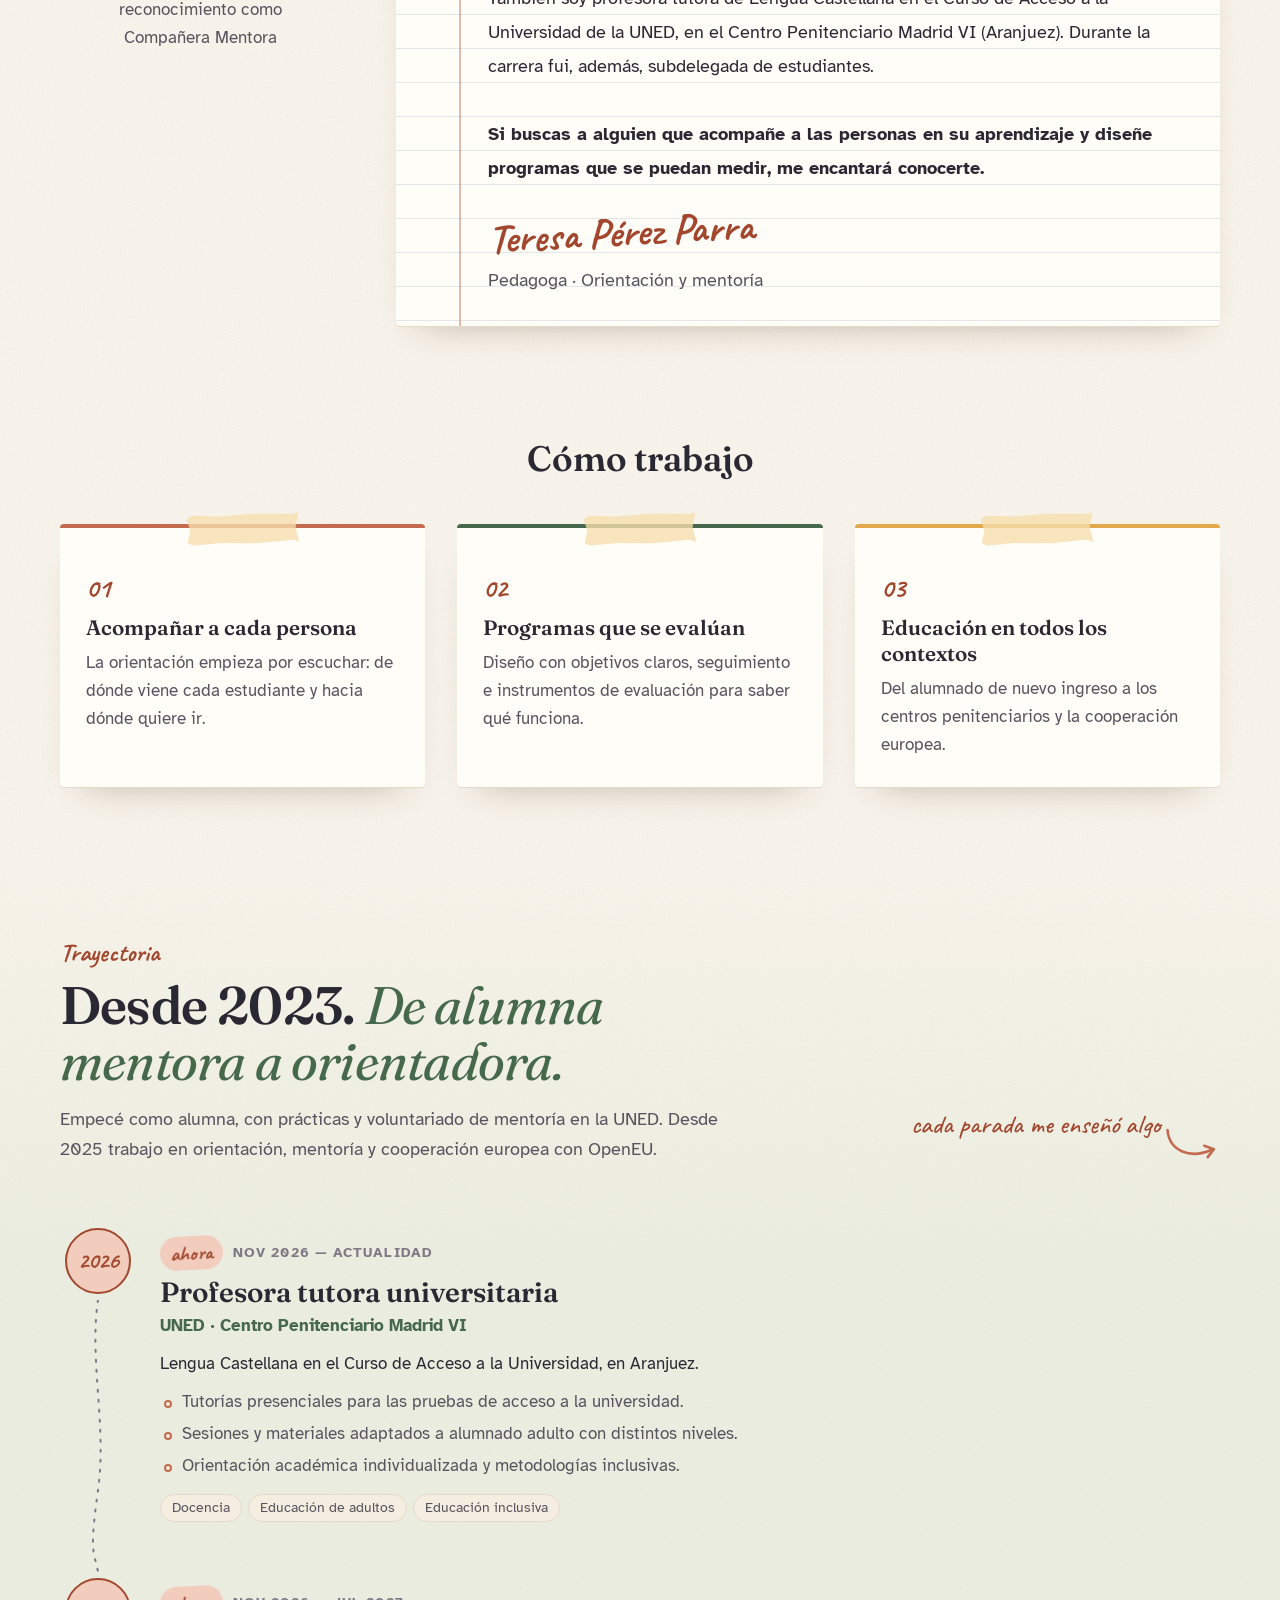
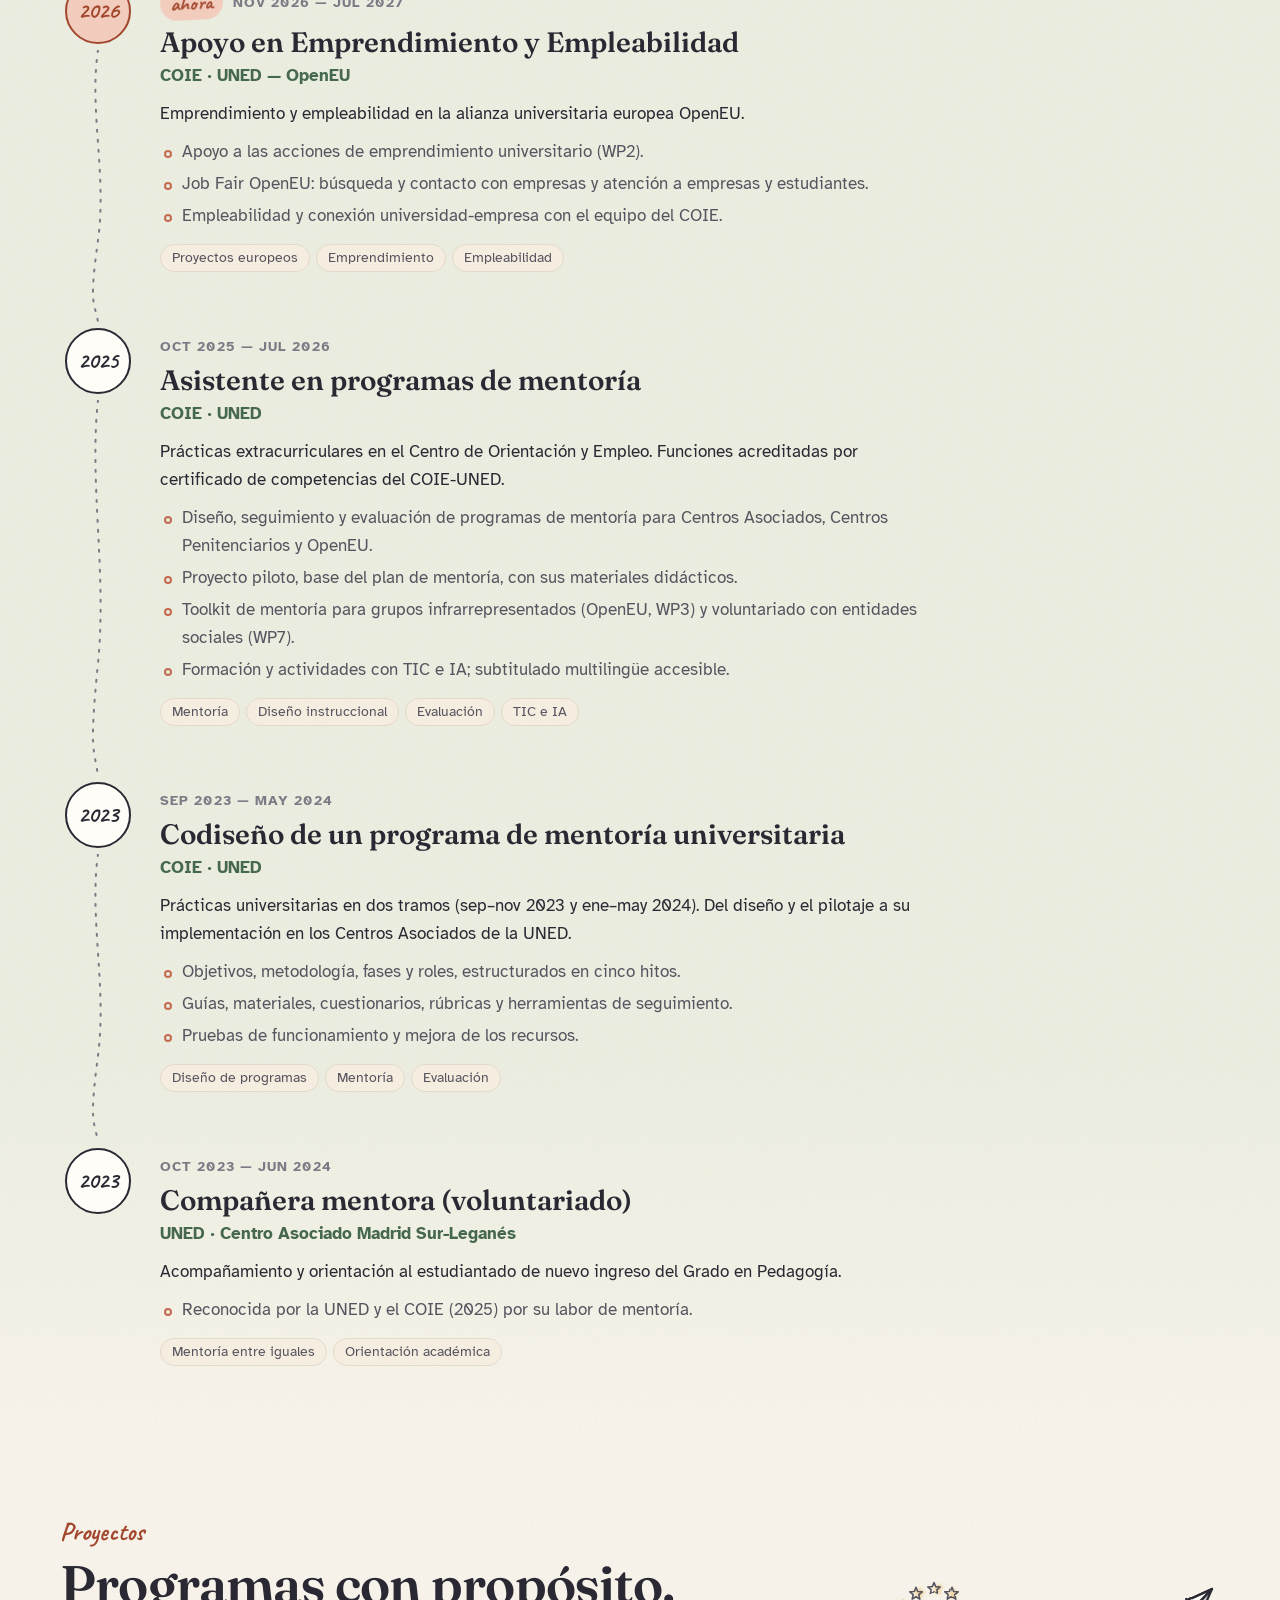
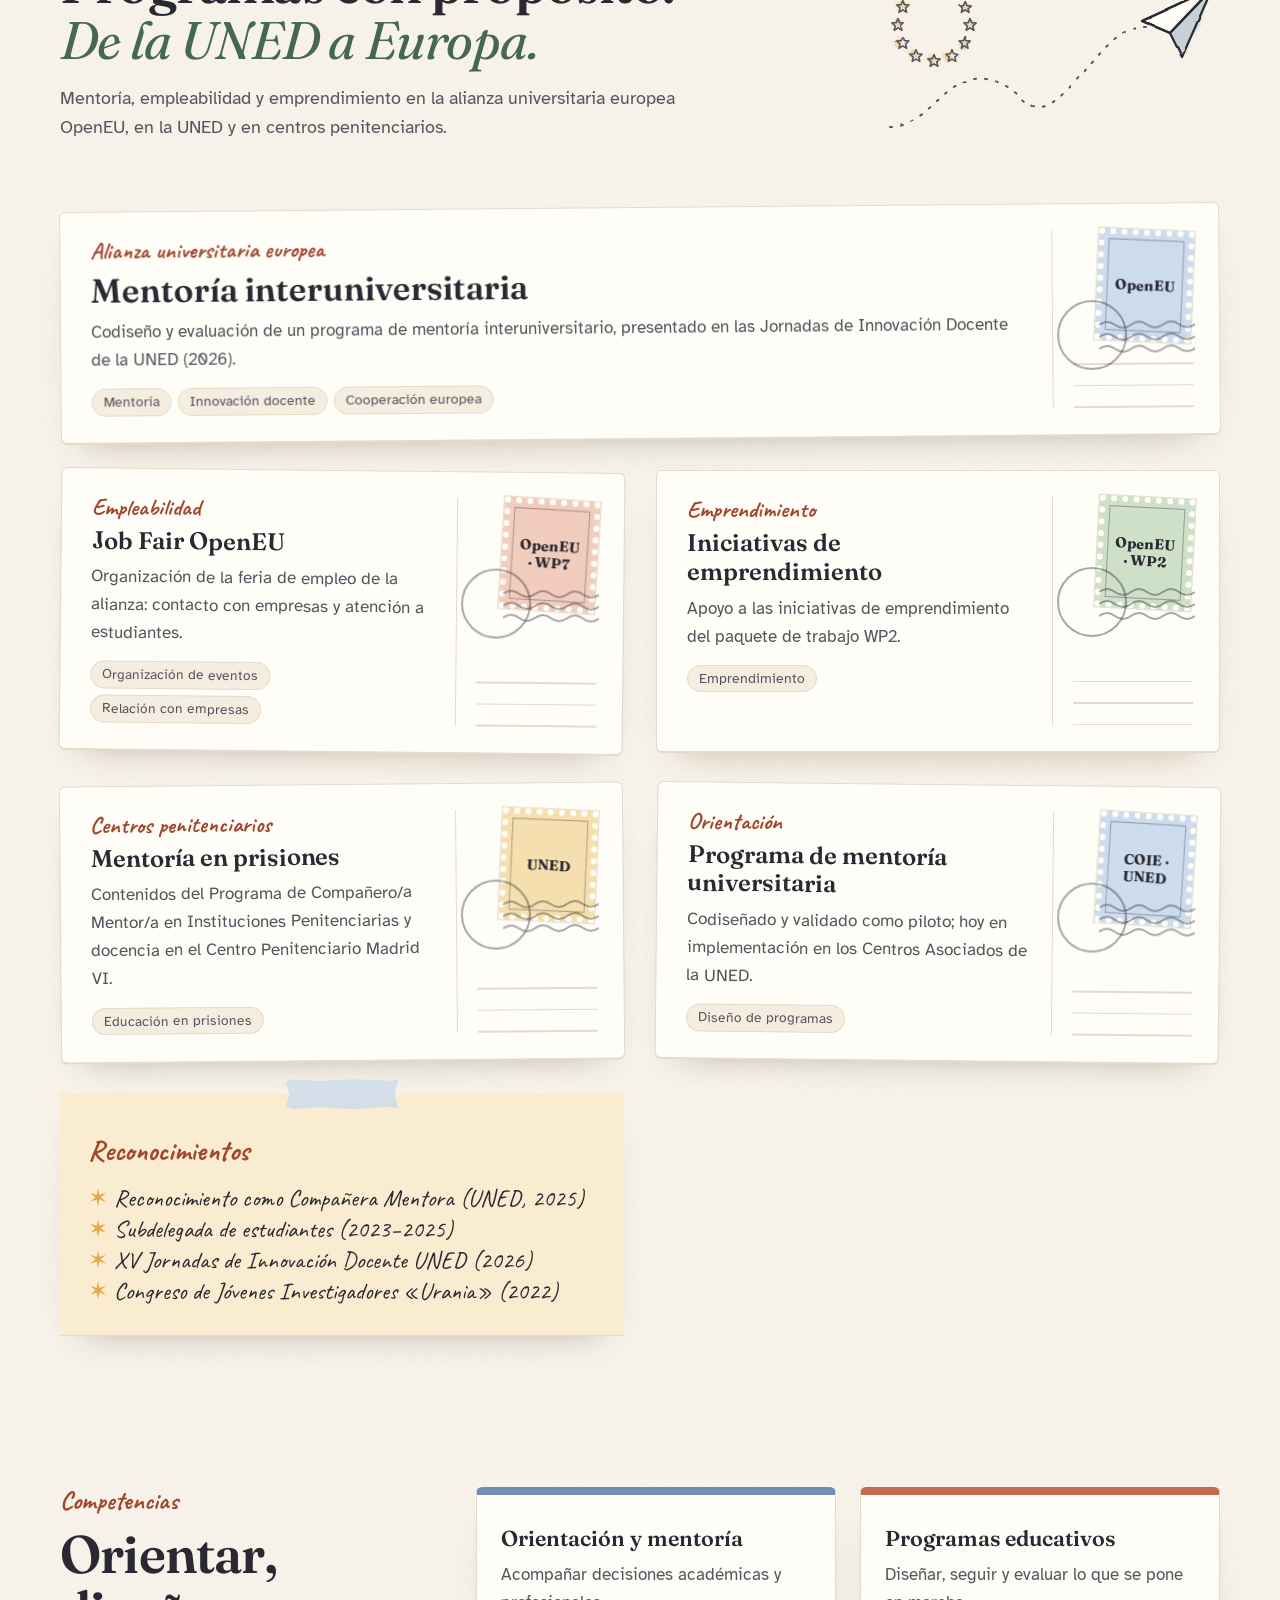
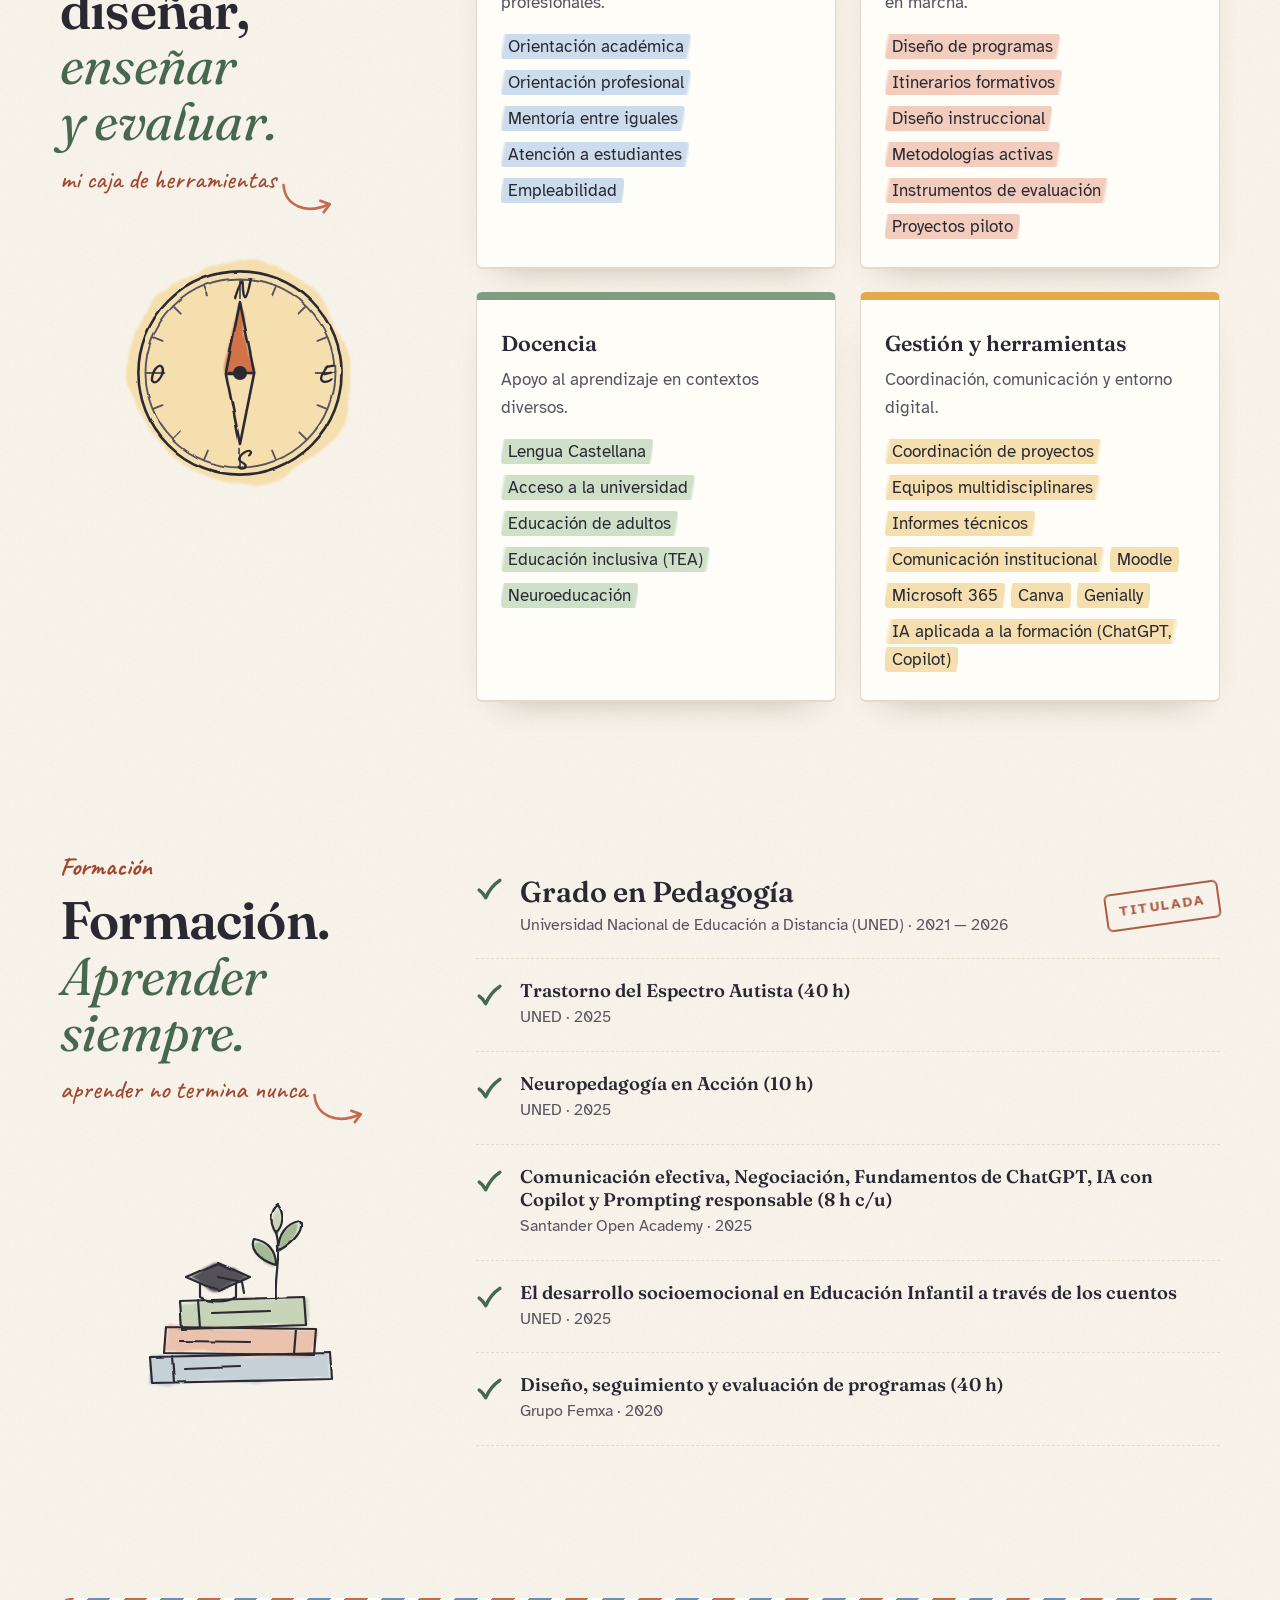
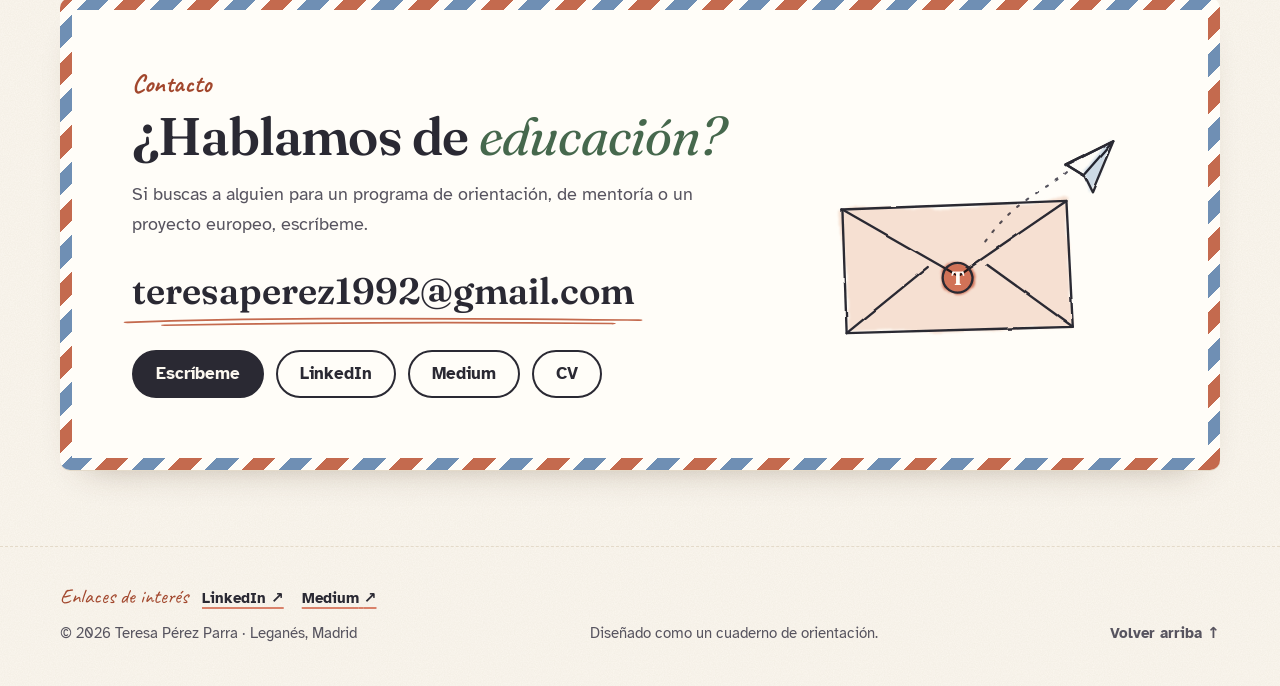
==== commit e6c90222: "deploy: 97e744e8e4cc45458013142e51e082ebff0ba1ef OBravoSarro/kodo-portfolio@97e744e8e4cc45458013142e" ====
--- a/index.html
+++ b/index.html
@@ -20,8 +20,8 @@
     <link href="https://fonts.googleapis.com/css2?family=Atkinson+Hyperlegible:ital,wght@0,400;0,700;1,400&amp;family=Caveat:wght@500;700&amp;family=Fraunces:ital,opsz,wght@0,9..144,400..700;1,9..144,400..600&amp;display=swap" rel="stylesheet" />
     <script>document.documentElement.classList.add('js');</script>
     <title>Teresa Pérez Parra — Pedagogía, orientación y mentoría</title>
-    <script type="module" crossorigin src="/assets/index-DaISahRq.js"></script>
-    <link rel="stylesheet" crossorigin href="/assets/index-Con6GP8e.css">
+    <script type="module" crossorigin src="/assets/index-BYLWtxdh.js"></script>
+    <link rel="stylesheet" crossorigin href="/assets/index-q9yJwgjq.css">
   </head>
   <body>
     <div id="root"></div>
--- a/assets/index-q9yJwgjq.css
+++ b/assets/index-q9yJwgjq.css
@@ -0,0 +1 @@
+:root{--paper: #fbf7ef;--paper-2: #f4ede0;--card: #fffdf8;--ink: #2a2933;--ink-soft: #57545f;--ink-faint: #7d7985;--line: #e4dac9;--terra: #c46a4e;--terra-text: #a2472d;--terra-wash: #f2cdbe;--terra-wash-light: #f6e2d8;--terra-strong: #d9826a;--sage-text: #46684d;--sage-wash: #cfe0c9;--sage-wash-light: #e3ecdc;--sage-deep: #a9c4a2;--ochre: #e3a94b;--ochre-wash: #f6dfae;--ochre-wash-light: #faecd0;--blue-wash: #cddcec;--ink-wash: #57545f;--serif: "Fraunces", Georgia, "Times New Roman", serif;--sans: "Atkinson Hyperlegible", system-ui, -apple-system, "Segoe UI", sans-serif;--hand: "Caveat", "Bradley Hand", "Segoe Print", cursive;--shadow: 0 1px 0 var(--line), 0 18px 36px -26px rgba(70, 45, 20, .45);--ease: cubic-bezier(.22, 1, .36, 1)}*,*:before,*:after{box-sizing:border-box}html{scroll-behavior:smooth;scroll-padding-top:84px;-webkit-text-size-adjust:100%}@media(prefers-reduced-motion:reduce){html{scroll-behavior:auto}}body{margin:0;font:400 1.0625rem/1.65 var(--sans);color:var(--ink);background-color:var(--paper);background-image:url("data:image/svg+xml,%3Csvg xmlns='http://www.w3.org/2000/svg' width='220' height='220'%3E%3Cfilter id='n'%3E%3CfeTurbulence type='fractalNoise' baseFrequency='0.85' numOctaves='2' stitchTiles='stitch'/%3E%3CfeColorMatrix values='0 0 0 0 0.35 0 0 0 0 0.27 0 0 0 0 0.15 0 0 0 0.09 0'/%3E%3C/filter%3E%3Crect width='100%25' height='100%25' filter='url(%23n)'/%3E%3C/svg%3E");-webkit-font-smoothing:antialiased}body.no-scroll{overflow:hidden}::selection{background:var(--ochre-wash)}img{max-width:100%;display:block}a{color:inherit}h1,h2,h3,h4,p{margin:0}:focus-visible{outline:3px solid var(--terra);outline-offset:3px;border-radius:4px}.shell{width:min(1160px,calc(100% - 48px));margin-inline:auto}.skip-link{position:absolute;left:16px;top:-60px;z-index:100;padding:10px 16px;border-radius:8px;background:var(--ink);color:var(--paper);font-weight:700}.skip-link:focus{top:12px}section{padding-block:clamp(44px,6vw,76px)}.eyebrow{font-family:var(--hand);font-size:1.6rem;font-weight:700;line-height:1.1;color:var(--terra-text);margin-bottom:10px}.section-title{font-family:var(--serif);font-weight:600;font-size:clamp(2.1rem,4.4vw,3.3rem);line-height:1.06;letter-spacing:-.015em;text-wrap:balance}.section-title em{font-style:italic;font-weight:400;color:var(--sage-text)}.section-lead{margin-top:16px;max-width:38em;font-size:1.12rem;color:var(--ink-soft)}.section-head{display:grid;grid-template-columns:minmax(0,1fr) auto;gap:16px 40px;align-items:end;margin-bottom:clamp(40px,6vw,64px)}.section-head__art{width:min(360px,78vw);justify-self:end}.margin-note{display:flex;align-items:flex-start;gap:4px;max-width:15em;font-family:var(--hand);font-size:1.65rem;font-weight:500;line-height:1.1;color:var(--terra-text);transform:rotate(-3deg)}.margin-note .doodle--arrow{flex:none;width:56px;height:40px;margin-top:14px}.tags{display:flex;flex-wrap:wrap;gap:6px;margin-top:14px}.tags span{font-size:.85rem;line-height:1.3;padding:4px 11px;border:1.5px solid var(--line);border-radius:999px;background:var(--paper-2);color:var(--ink-soft)}.button{display:inline-flex;align-items:center;justify-content:center;min-height:48px;padding:0 22px;border:2px solid var(--ink);border-radius:999px;font-weight:700;text-decoration:none;transition:transform .25s var(--ease),box-shadow .25s var(--ease)}.button:hover{transform:translate(-1px,-2px) rotate(-1deg);box-shadow:3px 4px 0 var(--terra)}.button--ink{background:var(--ink);color:var(--paper)}.button--paper{background:var(--card);color:var(--ink)}.art{display:block;width:100%;height:auto;overflow:visible}.art .ink{fill:none;stroke:var(--ink);stroke-width:2.2;stroke-linecap:round;stroke-linejoin:round;filter:url(#cq-ink)}.art .ink--soft{stroke:var(--ink-soft);stroke-width:1.6}.art .ink--accent{stroke:var(--terra-text)}.art .paper-fill{fill:var(--card)}.art .trail{stroke:var(--ink-soft);stroke-width:2;stroke-dasharray:2 9}.art .ink-dot{fill:var(--ink)}.wash{filter:url(#cq-wash);mix-blend-mode:multiply}.wash--sage{fill:var(--sage-wash)}.wash--sage-light{fill:var(--sage-wash-light)}.wash--sage-deep{fill:var(--sage-deep)}.wash--ochre{fill:var(--ochre-wash)}.wash--ochre-light{fill:var(--ochre-wash-light)}.wash--terra{fill:var(--terra-wash)}.wash--terra-light{fill:var(--terra-wash-light)}.wash--terra-strong{fill:var(--terra-strong)}.wash--blue{fill:var(--blue-wash)}.wash--ink{fill:var(--ink-wash)}.star-fill{fill:var(--ochre-wash);filter:url(#cq-wash);mix-blend-mode:multiply}.flower circle{fill:var(--terra-strong)}.hand-svg text,.note-svg text{font-family:var(--hand);font-weight:700}.hand-svg text{font-size:25px;fill:var(--ink)}.hand-svg--center text{text-anchor:middle;font-size:22px}.note-svg text{font-size:24px;fill:var(--terra-text)}.seal{text-anchor:middle;font-family:var(--serif);font-size:18px;font-weight:700;fill:var(--card)}.doodle{display:block;overflow:visible}.doodle path{fill:none;stroke:var(--terra);stroke-width:3;stroke-linecap:round;stroke-linejoin:round}.doodle--underline{position:absolute;left:-3%;bottom:-.16em;width:106%;height:.34em}.doodle--circle{position:absolute;inset:-4px -12px;width:calc(100% + 24px);height:calc(100% + 8px)}.doodle--circle path{stroke-width:2.5}.doodle--check{width:26px;height:24px;margin-top:4px}.doodle--check path{stroke:var(--sage-text);stroke-width:3.2}@media(prefers-reduced-motion:no-preference){.js [data-reveal]{opacity:0;transform:translate3d(0,22px,0);transition:opacity .9s var(--ease),transform 1.1s var(--ease)}.js [data-reveal].is-in{opacity:1;transform:none;transition-delay:calc(var(--i, 0) * 90ms)}.js [data-reveal] .draw{stroke-dasharray:1 1;stroke-dashoffset:1;transition:stroke-dashoffset 1.8s cubic-bezier(.55,.1,.3,1) calc(var(--i, 0) * 90ms + .25s)}.js [data-reveal] .draw--late{transition-delay:calc(var(--i, 0) * 90ms + .9s)}.js [data-reveal].is-in .draw{stroke-dashoffset:0}.float{animation:float 6s ease-in-out infinite}.float--slow{animation-duration:9s}.needle{transform-origin:110px 110px;animation:sway 8s ease-in-out infinite}}@keyframes float{0%,to{transform:translateY(0)}50%{transform:translateY(-6px)}}@keyframes sway{0%,to{transform:rotate(-12deg)}50%{transform:rotate(14deg)}}.topbar{position:sticky;top:0;z-index:50;background:#fbf7eff2;border-bottom:1px solid var(--line)}.topbar__inner{display:flex;align-items:center;gap:28px;height:68px}.brand{font-family:var(--serif);font-size:1.3rem;font-weight:600;text-decoration:none;white-space:nowrap}.topbar__nav{display:flex;gap:22px;margin-left:auto}.topbar__nav a{color:var(--ink-soft);text-decoration:none;font-weight:700;font-size:.95rem;padding:4px 0;background:linear-gradient(var(--terra),var(--terra)) 0 100% / 0 2.5px no-repeat;transition:background-size .35s var(--ease),color .2s}.topbar__nav a:hover,.topbar__nav a[aria-current=true]{color:var(--ink);background-size:100% 2.5px}.tag-button{flex:none;padding:8px 16px;border:2px dashed var(--ink);border-radius:999px;font-weight:700;font-size:.92rem;text-decoration:none;background:var(--card)}.tag-button:hover{border-style:solid}.topbar__toggle{display:none;position:relative;width:44px;height:44px;margin-left:auto;border:0;background:none;cursor:pointer}.topbar__toggle span{position:absolute;left:10px;right:10px;height:2.5px;border-radius:2px;background:var(--ink);transition:transform .3s var(--ease)}.topbar__toggle span:first-child{top:17px}.topbar__toggle span:last-child{top:25px}.topbar--open .topbar__toggle span:first-child{transform:translateY(4px) rotate(45deg)}.topbar--open .topbar__toggle span:last-child{transform:translateY(-4px) rotate(-45deg)}.topbar__sheet{position:fixed;inset:68px 0 0;z-index:49;display:flex;flex-direction:column;gap:4px;padding:24px 24px 40px;background:var(--paper);overflow-y:auto;opacity:0;visibility:hidden;transform:translateY(-8px);transition:opacity .25s,transform .3s var(--ease),visibility .3s}.topbar--open .topbar__sheet{opacity:1;visibility:visible;transform:none}.topbar--open{background:var(--paper)}.topbar__sheet a{padding:12px 0;border-bottom:1.5px dashed var(--line);font-family:var(--serif);font-size:1.6rem;text-decoration:none}.hero{padding-top:clamp(40px,6vw,72px);padding-bottom:clamp(56px,8vw,96px);overflow-x:clip}.hero__inner{display:grid;grid-template-columns:1.05fr .95fr;gap:48px;align-items:center}.hero__title{font-family:var(--serif);font-weight:600;font-size:clamp(2.7rem,6.1vw,4.9rem);line-height:1.04;letter-spacing:-.02em}.hero__title em{display:block;margin-top:.08em;font-style:italic;font-weight:400;color:var(--sage-text)}.hero__underlined{position:relative;white-space:nowrap}.hero__lead{max-width:33em;margin:24px 0 30px;font-size:1.2rem;color:var(--ink-soft)}.hero__actions{display:flex;flex-wrap:wrap;gap:12px}.hero__art{position:relative;width:100%;max-width:560px;justify-self:end}.letter__grid{display:grid;grid-template-columns:280px minmax(0,1fr);gap:56px;align-items:start}.letter__aside{position:sticky;top:110px;display:grid;gap:28px;justify-items:center;padding-top:40px}.polaroid{position:absolute;right:-9%;bottom:-10%;width:37%;margin:0;padding:3.2% 3.2% 0;background:#fff;box-shadow:0 2px 4px #3c28141f,0 22px 40px -22px #3c281480;transform:rotate(4deg)}.polaroid img{width:100%;height:auto;aspect-ratio:3 / 4;object-fit:cover;background:#fff}.polaroid figcaption{padding:4px 0 8px;text-align:center;font-family:var(--hand);font-size:clamp(1.15rem,2vw,1.5rem);font-weight:700;line-height:1.2}.polaroid .tape{top:-12px;left:50%;width:76px;height:24px;margin-left:-38px;transform:rotate(-6deg)}.sheet{--rule: 34px;--margin: 64px;position:relative;padding:calc(var(--rule) * 2) clamp(24px,4vw,52px) var(--rule) calc(var(--margin) + 28px);border-radius:4px;background-color:var(--card);background-image:linear-gradient(90deg,transparent calc(var(--margin) - 1px),rgba(196,106,78,.45) calc(var(--margin) - 1px),rgba(196,106,78,.45) calc(var(--margin) + 1px),transparent calc(var(--margin) + 1px)),repeating-linear-gradient(transparent 0 calc(var(--rule) - 1px),rgba(63,94,134,.14) calc(var(--rule) - 1px) var(--rule));box-shadow:var(--shadow);font-size:1.1rem;line-height:var(--rule)}.sheet .eyebrow{line-height:var(--rule);margin:0}.sheet p{margin:0 0 var(--rule)}.sheet__greeting{font-family:var(--serif);font-style:italic;font-weight:500;font-size:clamp(1.9rem,3.4vw,2.5rem);line-height:calc(var(--rule) * 2)}.sheet__closing{font-weight:700}.sheet__signature{display:flex;flex-direction:column;line-height:1.3;color:var(--ink-soft)}.signature{font-family:var(--hand);font-size:2.6rem;font-weight:700;line-height:1;color:var(--terra-text);transform:rotate(-3deg);transform-origin:left;margin-bottom:8px}.tape{position:absolute;top:-14px;width:112px;height:30px;background:#f6dfaec7;clip-path:polygon(0 12%,5% 0,30% 6%,60% 0,95% 5%,100% 0,97% 50%,100% 100%,94% 92%,60% 100%,30% 94%,5% 100%,0 90%,3% 50%);box-shadow:0 1px 2px #0000000f}.tape--left{left:48px;transform:rotate(-5deg)}.tape--right{right:48px;transform:rotate(4deg)}.figures{display:grid;gap:28px;width:100%;margin:8px 0 0;padding:0;list-style:none;text-align:center}.figures strong{position:relative;display:inline-block;padding:6px 18px;font-family:var(--serif);font-weight:600;font-size:clamp(2.1rem,3.4vw,2.7rem);line-height:1.1}.figures li:nth-child(2n) .doodle path{stroke:var(--sage-text)}.figures span{display:block;max-width:14em;margin:10px auto 0;color:var(--ink-soft)}.principles{margin-top:clamp(64px,9vw,104px)}.principles__title{margin-bottom:36px;font-family:var(--serif);font-weight:600;font-size:clamp(1.7rem,3vw,2.2rem);text-align:center}.principles ol{display:grid;grid-template-columns:repeat(3,minmax(0,1fr));gap:32px;margin:0;padding:0;list-style:none}.index-card{position:relative;padding:38px 26px 28px;border-radius:4px;background:var(--card);box-shadow:var(--shadow);border-top:4px solid var(--terra)}.index-card:nth-child(1){transform:rotate(-1.2deg)}.index-card:nth-child(2){transform:rotate(.8deg);border-top-color:var(--sage-text)}.index-card:nth-child(3){transform:rotate(-.4deg);border-top-color:var(--ochre)}.index-card .tape{left:50%;margin-left:-56px;transform:rotate(-2deg)}.index-card__n{font-family:var(--hand);font-size:1.7rem;font-weight:700;color:var(--terra-text)}.index-card h4{margin:4px 0 8px;font-family:var(--serif);font-weight:600;font-size:1.3rem;line-height:1.25}.index-card p{color:var(--ink-soft)}.journey{background:linear-gradient(transparent,rgba(207,224,201,.32) 18%,rgba(207,224,201,.32) 82%,transparent)}.stops{max-width:880px;margin:0;padding:0;list-style:none}.stop{display:grid;grid-template-columns:76px minmax(0,1fr);gap:24px}.stop__rail{display:flex;flex-direction:column;align-items:center}.stop__marker{position:relative;z-index:1;flex:none;display:grid;place-items:center;width:66px;height:66px;border:2px solid var(--ink);border-radius:50%;background:var(--card);font-family:var(--hand);font-size:1.45rem;font-weight:700}.stop--current .stop__marker{background:var(--terra-wash);border-color:var(--terra-text);color:var(--terra-text)}.path-segment{flex:1;width:24px;min-height:40px;margin:6px 0}.path-segment path{fill:none;stroke:var(--ink-faint);stroke-width:2;stroke-dasharray:2 8;stroke-linecap:round}.stop__card{padding:8px 0 56px}.stop:last-child .stop__card{padding-bottom:0}.stop__when{display:flex;align-items:center;gap:10px;font-size:.85rem;font-weight:700;letter-spacing:.08em;text-transform:uppercase;color:var(--ink-faint)}.stop__now{padding:0 10px;border-radius:999px;background:var(--terra-wash);font-family:var(--hand);font-size:1.3rem;letter-spacing:0;text-transform:none;color:var(--terra-text);transform:rotate(-3deg)}.stop__card h3{margin-top:6px;font-family:var(--serif);font-weight:600;font-size:clamp(1.4rem,2.6vw,1.75rem);line-height:1.2}.stop__org{margin-top:2px;font-weight:700;color:var(--sage-text)}.stop__summary{margin-top:10px}.stop__card ul{margin:10px 0 0;padding:0;list-style:none;color:var(--ink-soft)}.stop__card li{position:relative;padding-left:22px;margin-top:4px}.stop__card li:before{content:"";position:absolute;left:4px;top:.72em;width:8px;height:8px;border:2px solid var(--terra);border-radius:50%}.postcards{display:grid;grid-template-columns:repeat(2,minmax(0,1fr));gap:32px;margin:0;padding:0;list-style:none}.postcard--large{grid-column:1 / -1}.postcard article{position:relative;display:grid;grid-template-columns:minmax(0,1fr) 140px;height:100%;padding:26px 26px 26px 30px;border:1px solid var(--line);border-radius:6px;background:var(--card);box-shadow:var(--shadow)}.postcard:nth-child(3n+1) article{transform:rotate(-.5deg)}.postcard:nth-child(3n+2) article{transform:rotate(.6deg)}.postcard__body{padding-right:24px;border-right:1.5px solid var(--line)}.postcard__sector{font-family:var(--hand);font-size:1.45rem;font-weight:700;line-height:1.1;color:var(--terra-text)}.postcard h3{margin:6px 0 8px;font-family:var(--serif);font-weight:600;font-size:1.5rem;line-height:1.2}.postcard--large h3{font-size:clamp(1.6rem,3vw,2.1rem)}.postcard__body>p:not(.postcard__sector):not(.tags){color:var(--ink-soft)}.postcard__side{position:relative;display:flex;flex-direction:column;align-items:flex-end;padding-left:20px}.stamp{display:block;width:96px;height:112px;padding:4px;border:6px dotted var(--card);background:var(--blue-wash);outline:1px solid var(--line);transform:rotate(3deg)}.stamp span{display:grid;place-items:center;width:100%;height:100%;padding:6px;border:1.5px solid rgba(42,41,51,.35);text-align:center;font-family:var(--serif);font-weight:700;font-size:.9rem;line-height:1.15;overflow-wrap:normal;hyphens:none}.stamp--terra{background:var(--terra-wash)}.stamp--sage{background:var(--sage-wash)}.stamp--ochre{background:var(--ochre-wash)}.postmark{position:absolute;top:70px;right:66px;width:70px;height:70px;border:2px solid rgba(42,41,51,.4);border-radius:50%;pointer-events:none}.postmark:after{content:"";position:absolute;top:18px;left:40px;width:96px;height:34px;background:url("data:image/svg+xml,%3Csvg xmlns='http://www.w3.org/2000/svg' viewBox='0 0 96 34'%3E%3Cpath d='M0 5 q8 -6 16 0 t16 0 t16 0 t16 0 t16 0 t16 0 M0 17 q8 -6 16 0 t16 0 t16 0 t16 0 t16 0 t16 0 M0 29 q8 -6 16 0 t16 0 t16 0 t16 0 t16 0 t16 0' fill='none' stroke='%232a2933' stroke-opacity='0.4' stroke-width='2'/%3E%3C/svg%3E") no-repeat}.postcard__lines{width:100%;margin-top:auto}.postcard__lines i{display:block;height:1.5px;margin-top:20px;background:var(--line)}.sticky-note{position:relative;align-self:start;padding:34px 28px 28px;background:var(--ochre-wash-light);box-shadow:var(--shadow);transform:rotate(1.5deg)}.sticky-note .tape{left:50%;margin-left:-56px;background:#cddcecd9}.sticky-note__title{font-family:var(--hand);font-size:1.8rem;font-weight:700;color:var(--terra-text)}.sticky-note ul{margin:8px 0 0;padding:0;list-style:none;font-family:var(--hand);font-size:1.5rem;line-height:1.3}.sticky-note li:before{content:"✶ ";color:var(--ochre)}.skills__grid{display:grid;grid-template-columns:360px minmax(0,1fr);gap:56px;align-items:start}.skills__aside{position:sticky;top:100px}.skills__aside .section-head{grid-template-columns:1fr;margin-bottom:24px}.skills__art{width:min(260px,70vw);margin-inline:auto}.skills__cards{display:grid;grid-template-columns:repeat(2,minmax(0,1fr));gap:24px}.skill-card{--c: var(--terra);--hl: var(--terra-wash);padding:26px 24px;border:1px solid var(--line);border-top:8px solid var(--c);border-radius:6px;background:var(--card);box-shadow:var(--shadow)}.skill-card--blue{--c: #6f8fb4;--hl: var(--blue-wash)}.skill-card--sage{--c: #7f9d80;--hl: var(--sage-wash)}.skill-card--ochre{--c: var(--ochre);--hl: var(--ochre-wash)}.skill-card h3{font-family:var(--serif);font-weight:600;font-size:1.35rem}.skill-card>p{margin-top:4px;color:var(--ink-soft)}.skill-card ul{display:flex;flex-wrap:wrap;gap:8px 6px;margin:16px 0 0;padding:0;list-style:none}.skill-card mark{padding:2px 7px;border-radius:3px;color:var(--ink);background:linear-gradient(100deg,transparent 1%,var(--hl) 3%,var(--hl) 97%,transparent 99%);-webkit-box-decoration-break:clone;box-decoration-break:clone}.notes{display:grid;grid-template-columns:repeat(6,minmax(0,1fr));gap:44px 32px;margin:12px 0 40px;padding:0;list-style:none}.note--feature{grid-column:1 / -1}.note--half{grid-column:span 3}.note--third{grid-column:span 2}.writing__more{margin:0;text-align:center}.note>a{position:relative;display:flex;flex-direction:column;height:100%;padding:16px 16px 22px;border-radius:4px;background:var(--card);box-shadow:var(--shadow);color:inherit;text-decoration:none;transition:transform .25s ease,box-shadow .25s ease}.note:nth-child(3n+1)>a{transform:rotate(-.7deg)}.note:nth-child(3n+2)>a{transform:rotate(.6deg)}.note:nth-child(3n)>a{transform:rotate(-.3deg)}.note>a:hover,.note>a:focus-visible{transform:rotate(0) translateY(-4px);box-shadow:0 2px 4px #3c28141f,0 28px 44px -24px #3c28148c}.note .tape{left:50%;margin-left:-56px;z-index:1;transform:rotate(-3deg)}.note:nth-child(2n) .tape{transform:rotate(4deg)}.tape--blue{background:#cddcecd9}.tape--terra{background:#f2cdbed9}.tape--sage{background:#cfe0c9d9}.note__photo{display:block;overflow:hidden;border-radius:2px;background:var(--paper-2)}.note__photo img{display:block;width:100%;height:auto;aspect-ratio:16 / 9;object-fit:cover}.note__body{display:flex;flex:1;flex-direction:column;gap:6px;padding:16px 8px 0}.note__badge{align-self:flex-start;padding:2px 12px;border-radius:999px;background:var(--terra-wash-light);font-family:var(--hand);font-size:1.25rem;font-weight:700;color:var(--terra-text);transform:rotate(-2deg)}.note__date{font-family:var(--hand);font-size:1.3rem;color:var(--terra-text)}.note__title{font-family:var(--serif);font-weight:600;font-size:1.3rem;line-height:1.25}.note__excerpt{color:var(--ink-soft);display:-webkit-box;-webkit-box-orient:vertical;-webkit-line-clamp:3;overflow:hidden}.note__more{align-self:flex-start;margin-top:auto;padding-top:6px;font-weight:700;color:var(--ink);text-decoration:underline;text-decoration-color:var(--terra-strong);text-decoration-thickness:2px;text-underline-offset:4px}.note>a:hover .note__title{text-decoration:underline;text-decoration-color:var(--terra);text-underline-offset:4px}.note--wide{grid-column:1 / -1}.note--feature>a,.note--wide>a{display:grid;grid-template-columns:minmax(0,1.35fr) minmax(0,1fr);gap:32px;align-items:center;padding:22px}.note--feature .tape{left:34%}.note--feature .note__body,.note--wide .note__body{padding:8px 12px 8px 0;gap:10px}.note--feature .note__title{font-size:clamp(1.7rem,3vw,2.3rem);line-height:1.15}.note--feature .note__excerpt{font-size:1.12rem;-webkit-line-clamp:5}.note--half .note__title{font-size:1.5rem}.studies__grid{display:grid;grid-template-columns:360px minmax(0,1fr);gap:56px;align-items:start}.studies__grid .section-head{grid-template-columns:1fr;margin-bottom:24px}.studies__art{width:min(240px,64vw);margin-inline:auto}.studies__list{margin:0;padding:0;list-style:none}.studies__list li{display:grid;grid-template-columns:30px minmax(0,1fr) auto;gap:14px;align-items:start;padding:20px 0;border-bottom:1.5px dashed var(--line)}.studies__list h3{font-family:var(--serif);font-weight:600;font-size:1.15rem;line-height:1.3}.studies__list p{margin-top:2px;color:var(--ink-soft);font-size:.97rem}.studies__main h3{font-size:clamp(1.45rem,2.6vw,1.8rem)}.rubber-stamp{align-self:center;padding:6px 12px;border:2.5px solid currentColor;border-radius:6px;font-weight:700;font-size:.85rem;letter-spacing:.16em;text-transform:uppercase;color:var(--terra-text);opacity:.88;transform:rotate(-8deg)}.contact__card{display:grid;grid-template-columns:minmax(0,1.25fr) minmax(0,.75fr);gap:32px;align-items:center;padding:clamp(28px,5vw,60px);border:12px solid transparent;border-radius:10px;background:linear-gradient(var(--card),var(--card)) padding-box,repeating-linear-gradient(-45deg,var(--terra) 0 16px,var(--card) 16px 26px,#6f8fb4 26px 42px,var(--card) 42px 52px) border-box;box-shadow:var(--shadow)}.contact__email{position:relative;display:inline-block;margin:22px 0 28px;font-family:var(--serif);font-weight:600;font-size:clamp(1.35rem,3.2vw,2.3rem);text-decoration:none;overflow-wrap:anywhere}.contact__actions{display:flex;flex-wrap:wrap;gap:12px}.contact__art{max-width:320px;justify-self:center;width:100%}.footer{padding:32px 0 40px;border-top:1.5px dashed var(--line);color:var(--ink-soft);font-size:.95rem}.footer__inner{display:flex;flex-wrap:wrap;justify-content:space-between;gap:8px 24px}.footer a{font-weight:700;text-decoration:none}.footer__links{flex-basis:100%}.interest-links{display:flex;flex-wrap:wrap;align-items:baseline;gap:6px 14px}.interest-links__label{font-family:var(--hand);font-size:1.3rem;color:var(--terra-text)}.interest-links ul{display:flex;flex-wrap:wrap;gap:6px 18px;margin:0;padding:0;list-style:none}.interest-links a{font-weight:700;color:var(--ink);text-decoration:underline;text-decoration-color:var(--terra-strong);text-decoration-thickness:2px;text-underline-offset:4px}.interest-links a:hover,.interest-links a:focus-visible{color:var(--terra-text)}.hero__links{margin-top:22px}@media(max-width:1040px){.hero__inner{grid-template-columns:1fr}.hero__art{justify-self:center;max-width:500px;margin-bottom:64px}.polaroid{right:-3%;bottom:-18%;width:32%}.letter__grid,.skills__grid,.studies__grid{grid-template-columns:1fr;gap:32px}.letter__aside,.skills__aside{position:static}.letter__aside{order:2;padding-top:0}.letter__aside .margin-note{display:none}.figures{grid-template-columns:repeat(4,minmax(0,1fr))}.section-head{grid-template-columns:1fr}.section-head__art{justify-self:start}}@media(max-width:900px){.topbar__nav{display:none}.topbar__toggle{display:block;margin-left:0}.tag-button{margin-left:auto}}@media(max-width:720px){.shell{width:calc(100% - 32px)}.figures{grid-template-columns:repeat(2,minmax(0,1fr));gap:36px 16px}.principles ol,.postcards,.skills__cards{grid-template-columns:1fr}.notes{grid-template-columns:1fr;gap:40px}.note--feature,.note--wide,.note--half,.note--third{grid-column:auto}.note--feature>a,.note--wide>a{grid-template-columns:1fr;gap:0;padding:16px 16px 22px}.note--feature .note__body,.note--wide .note__body{padding:16px 8px 0}.note--feature .tape{left:50%}.sheet{--margin: 22px;padding-left:calc(var(--margin) + 18px);padding-right:20px;font-size:1.05rem}.tape--left{left:20px}.tape--right{right:20px}.stop{grid-template-columns:54px minmax(0,1fr);gap:14px}.stop__marker{width:52px;height:52px;font-size:1.2rem}.postcard article{grid-template-columns:1fr;padding:24px 22px}.postcard__body{padding-right:0;border-right:0}.postcard__side{position:absolute;top:-18px;right:14px;padding:0}.postcard__side .stamp{width:72px;height:84px;border-width:5px}.postcard__side .stamp span{padding:3px;font-size:.64rem}.postmark,.postcard__lines{display:none}.postcard__sector{padding-right:76px}.contact__card{grid-template-columns:1fr;border-width:9px}.contact__art{max-width:220px;order:-1}.margin-note{font-size:1.45rem}}@media(max-width:520px){.tag-button{display:none}.topbar__toggle{margin-left:auto}.hero__actions .button{flex:1 1 auto}}@media print{.topbar,.skip-link,.hero__art,.contact__art{display:none}body{background:#fff}}.portrait-picker{position:fixed;right:16px;bottom:16px;z-index:60;display:flex;flex-wrap:wrap;align-items:center;gap:8px;max-width:calc(100vw - 32px);padding:10px 12px;border:2px dashed var(--ink);border-radius:14px;background:var(--card);box-shadow:var(--shadow)}.portrait-picker__title{font-family:var(--hand);font-size:1.4rem;font-weight:700;color:var(--terra-text);margin-right:4px}.portrait-picker__option{display:flex;flex-direction:column;align-items:center;gap:4px;padding:4px;border:2px solid transparent;border-radius:8px;background:none;cursor:pointer;font:700 .72rem/1 var(--sans);color:var(--ink-soft)}.portrait-picker__option img{width:48px;height:64px;object-fit:cover;border-radius:4px;background:#fff}.portrait-picker__option[aria-pressed=true]{border-color:var(--terra);color:var(--ink);background:var(--terra-wash-light)}@media(max-width:520px){.portrait-picker{left:8px;right:8px;bottom:8px;justify-content:center}.portrait-picker__title{width:100%;text-align:center}}
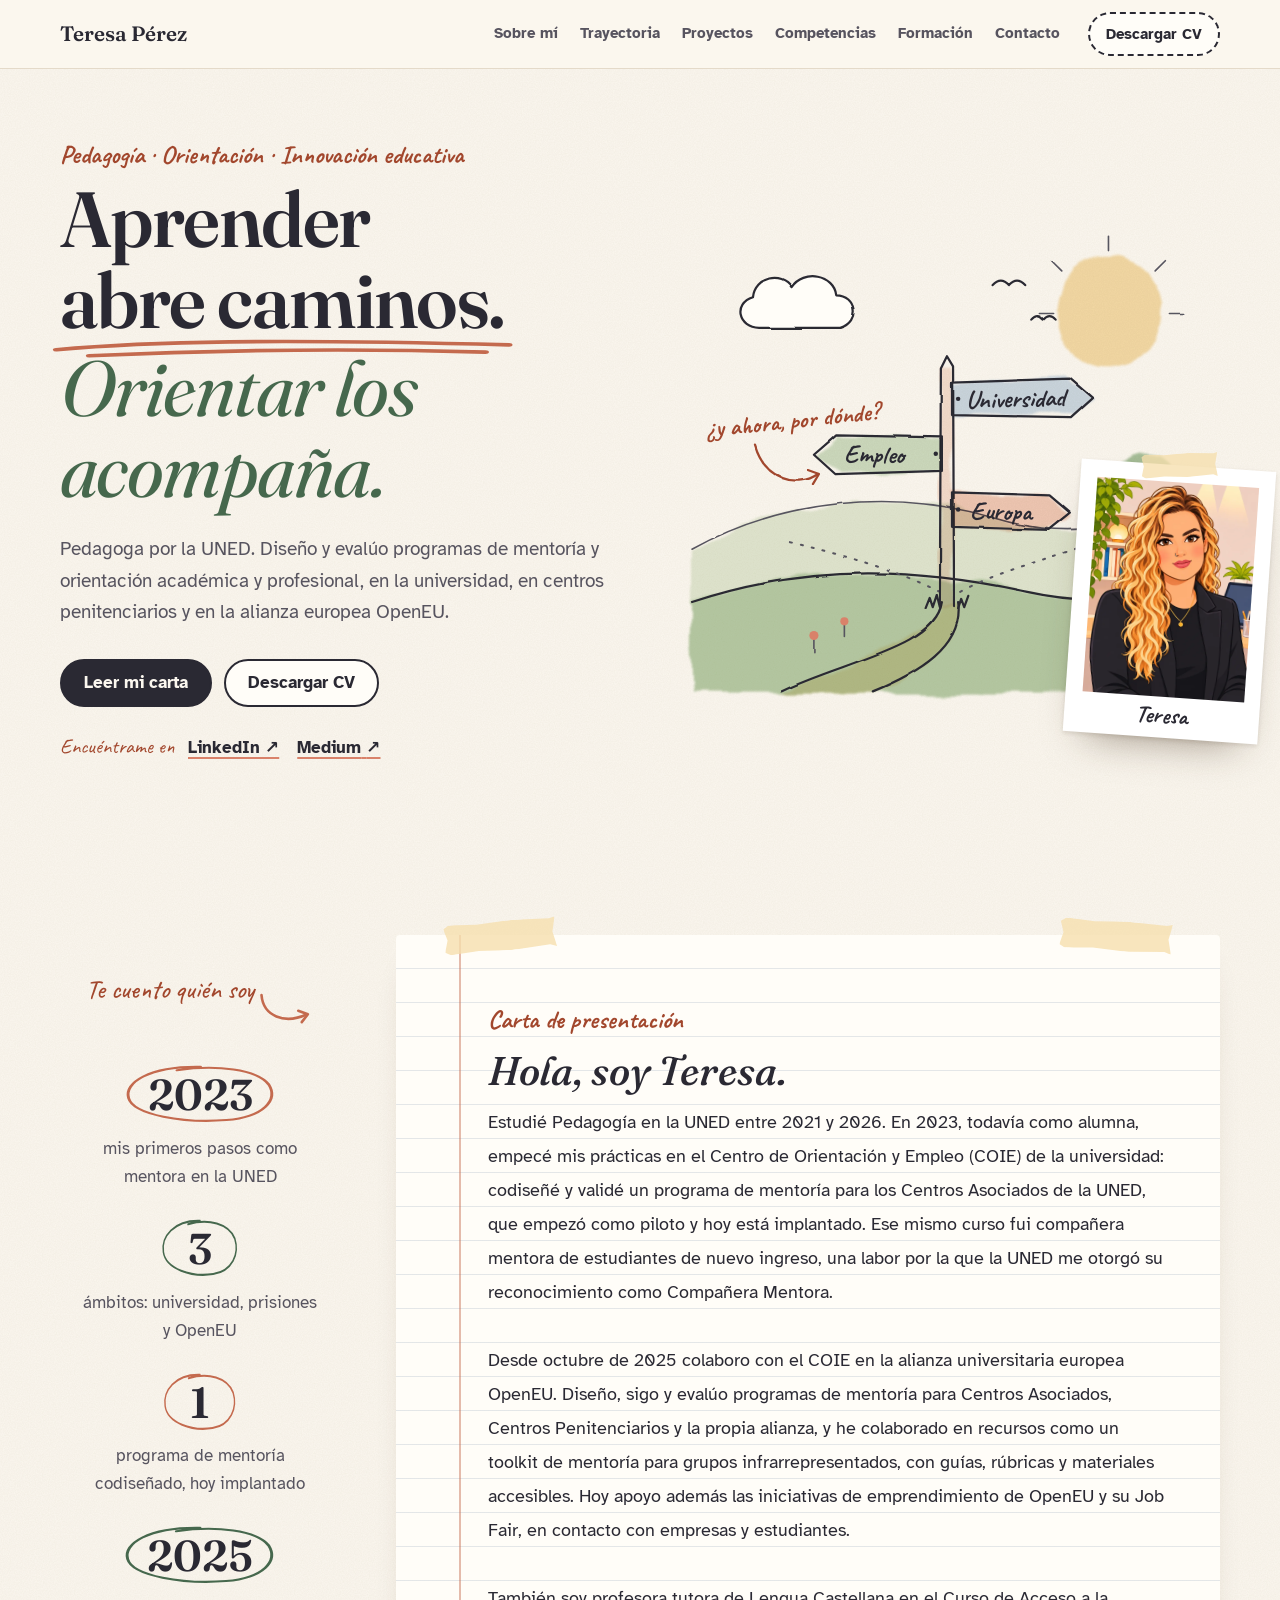
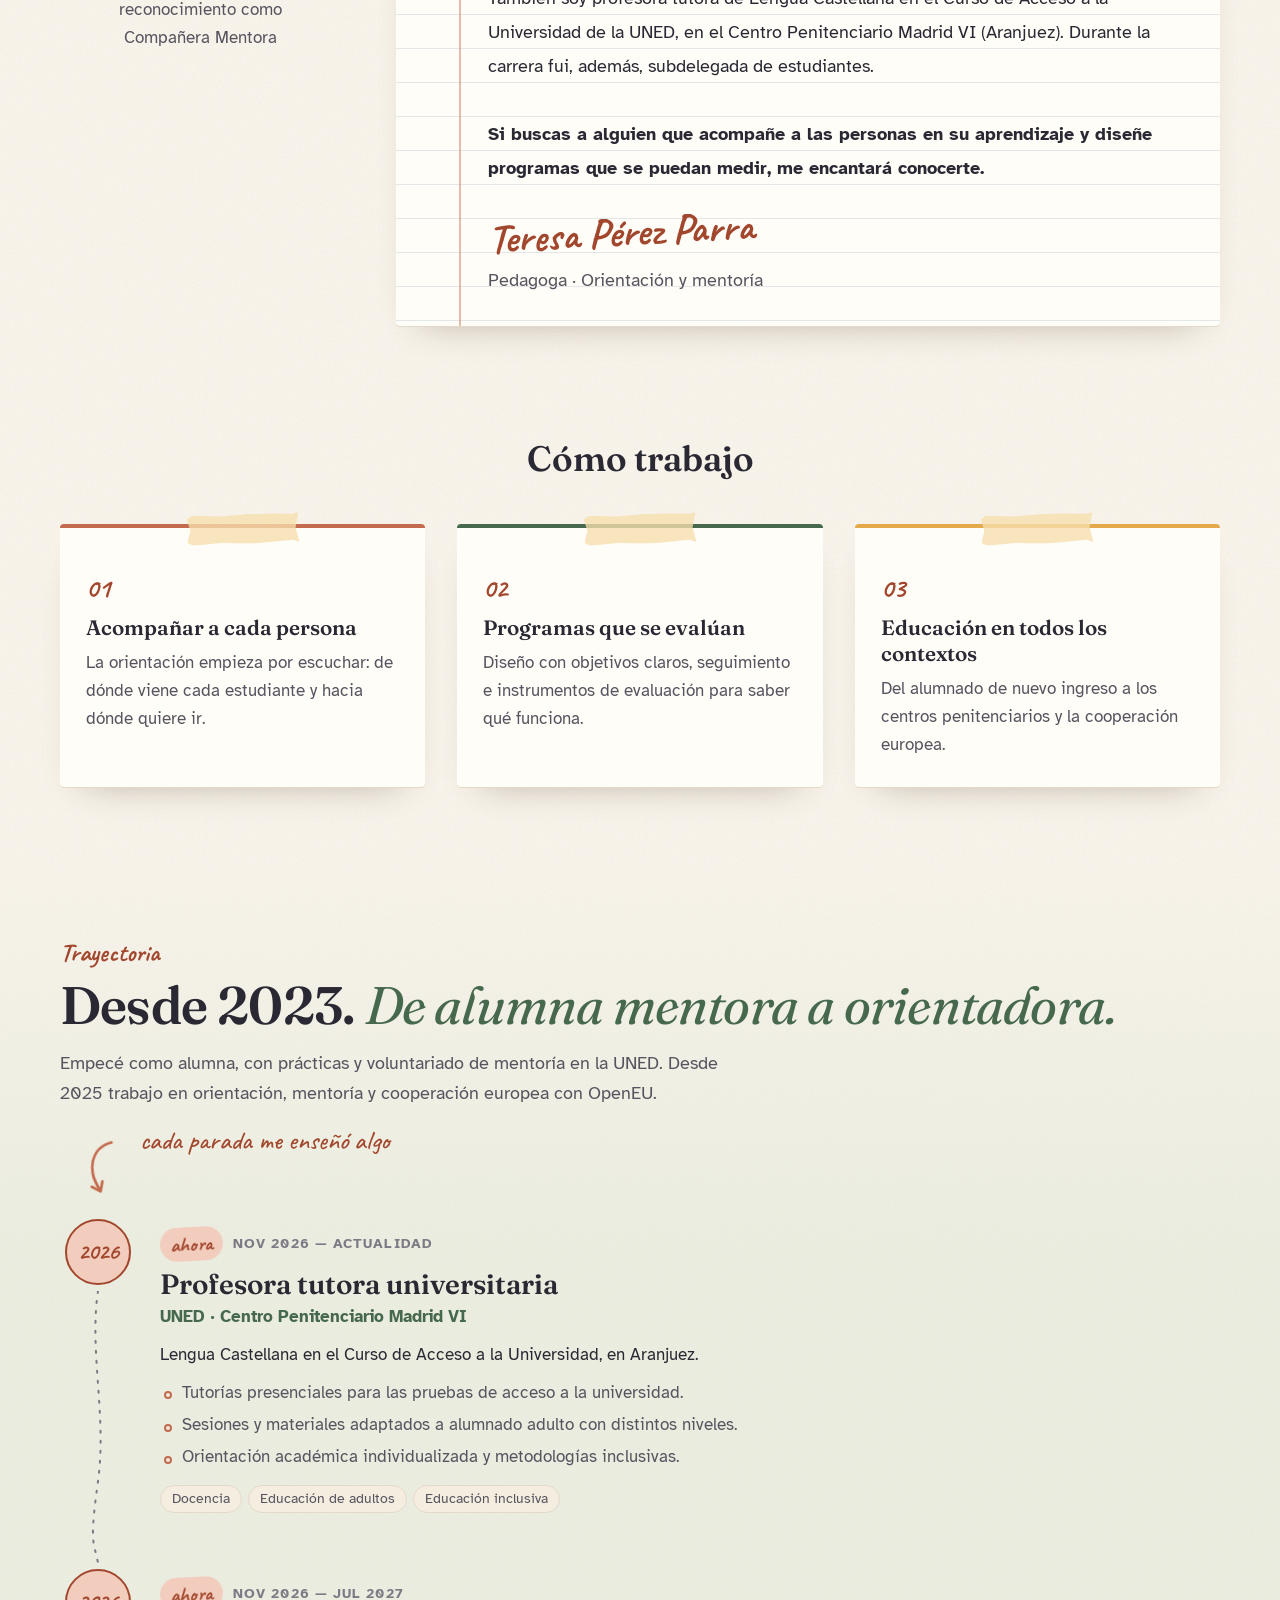
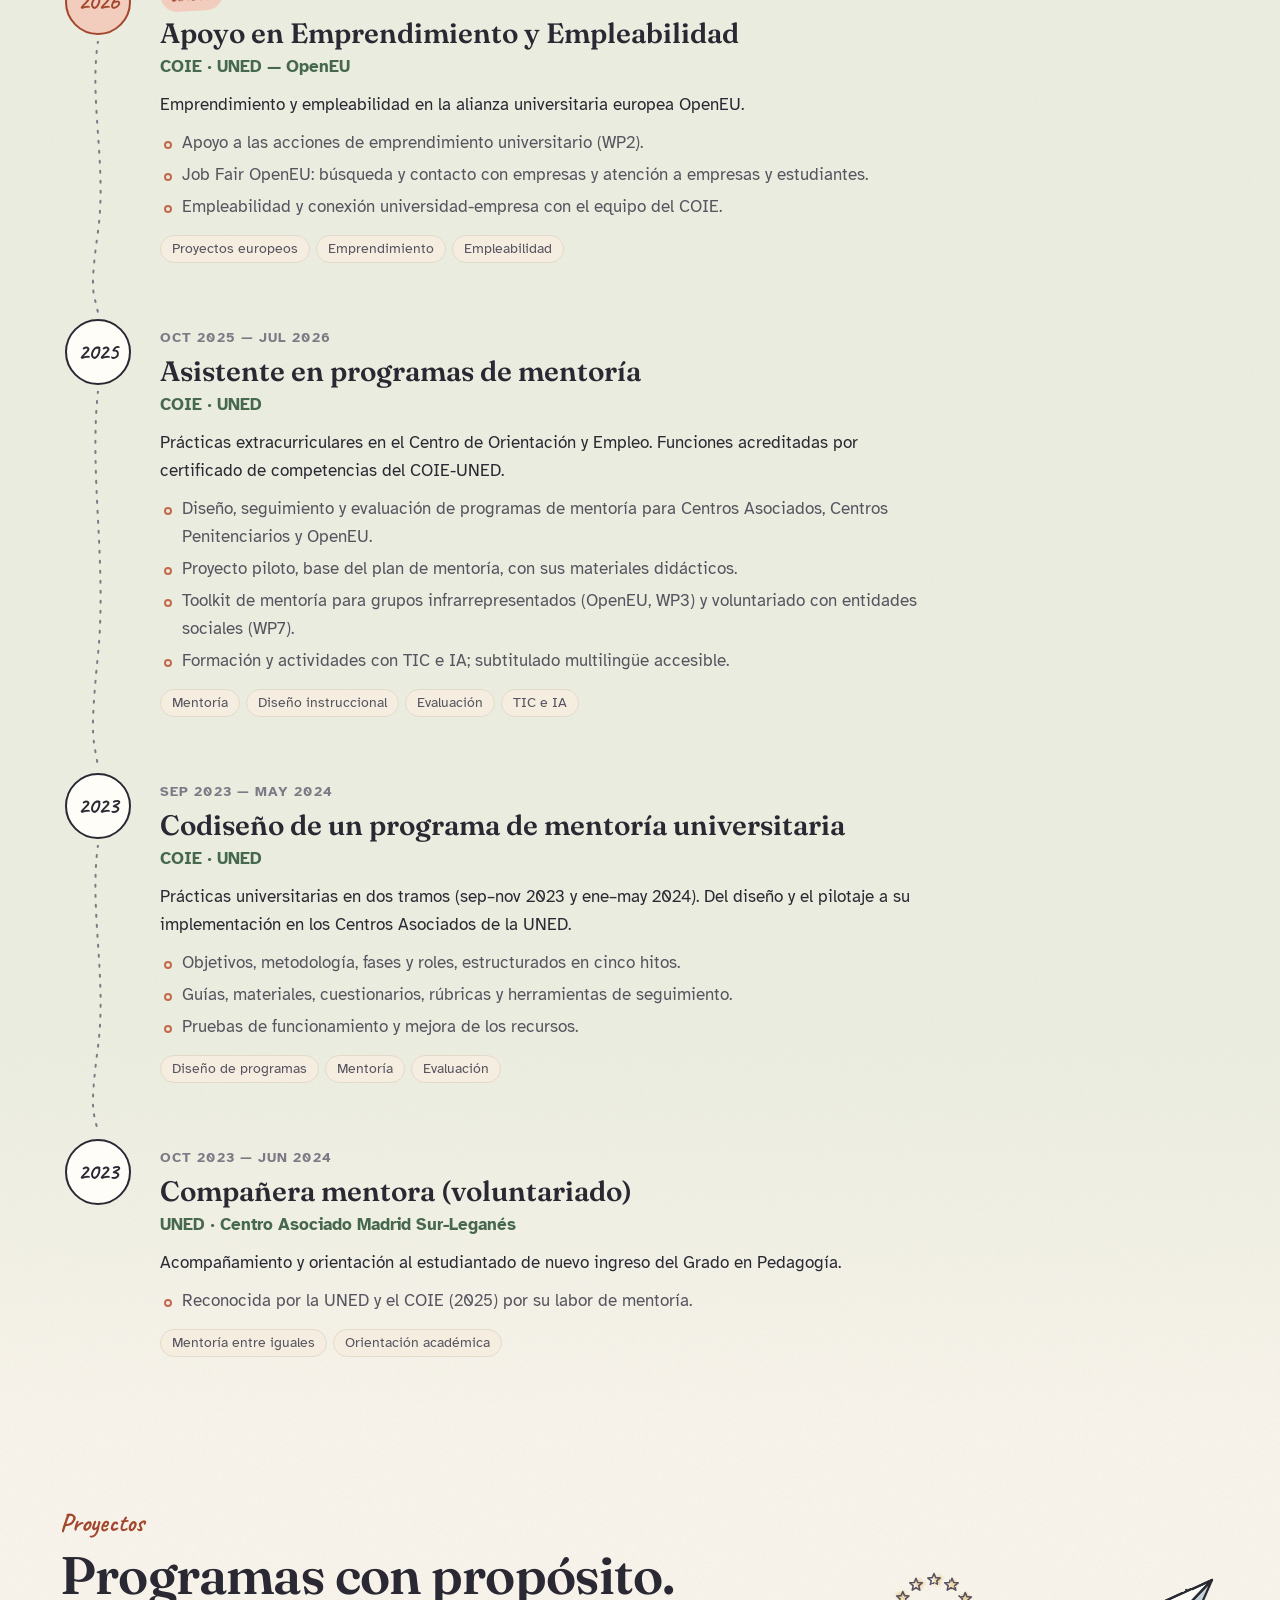
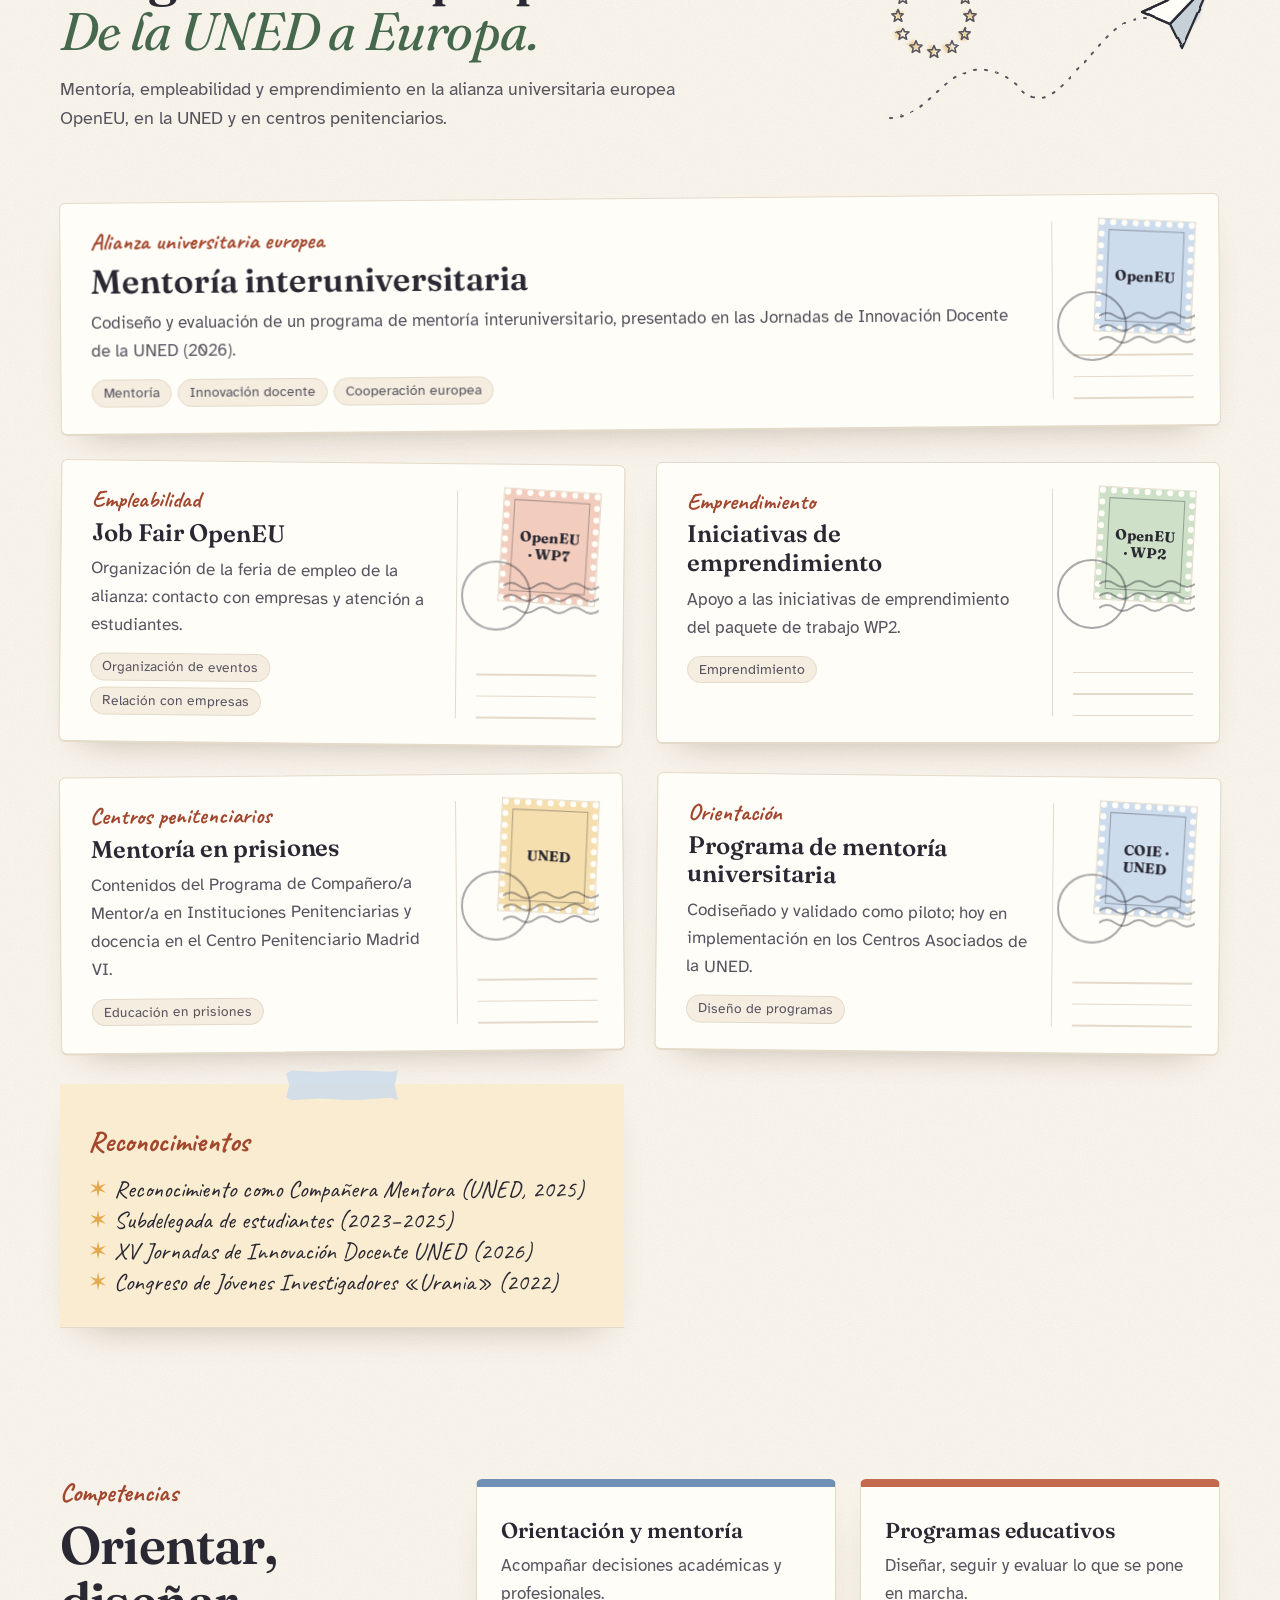
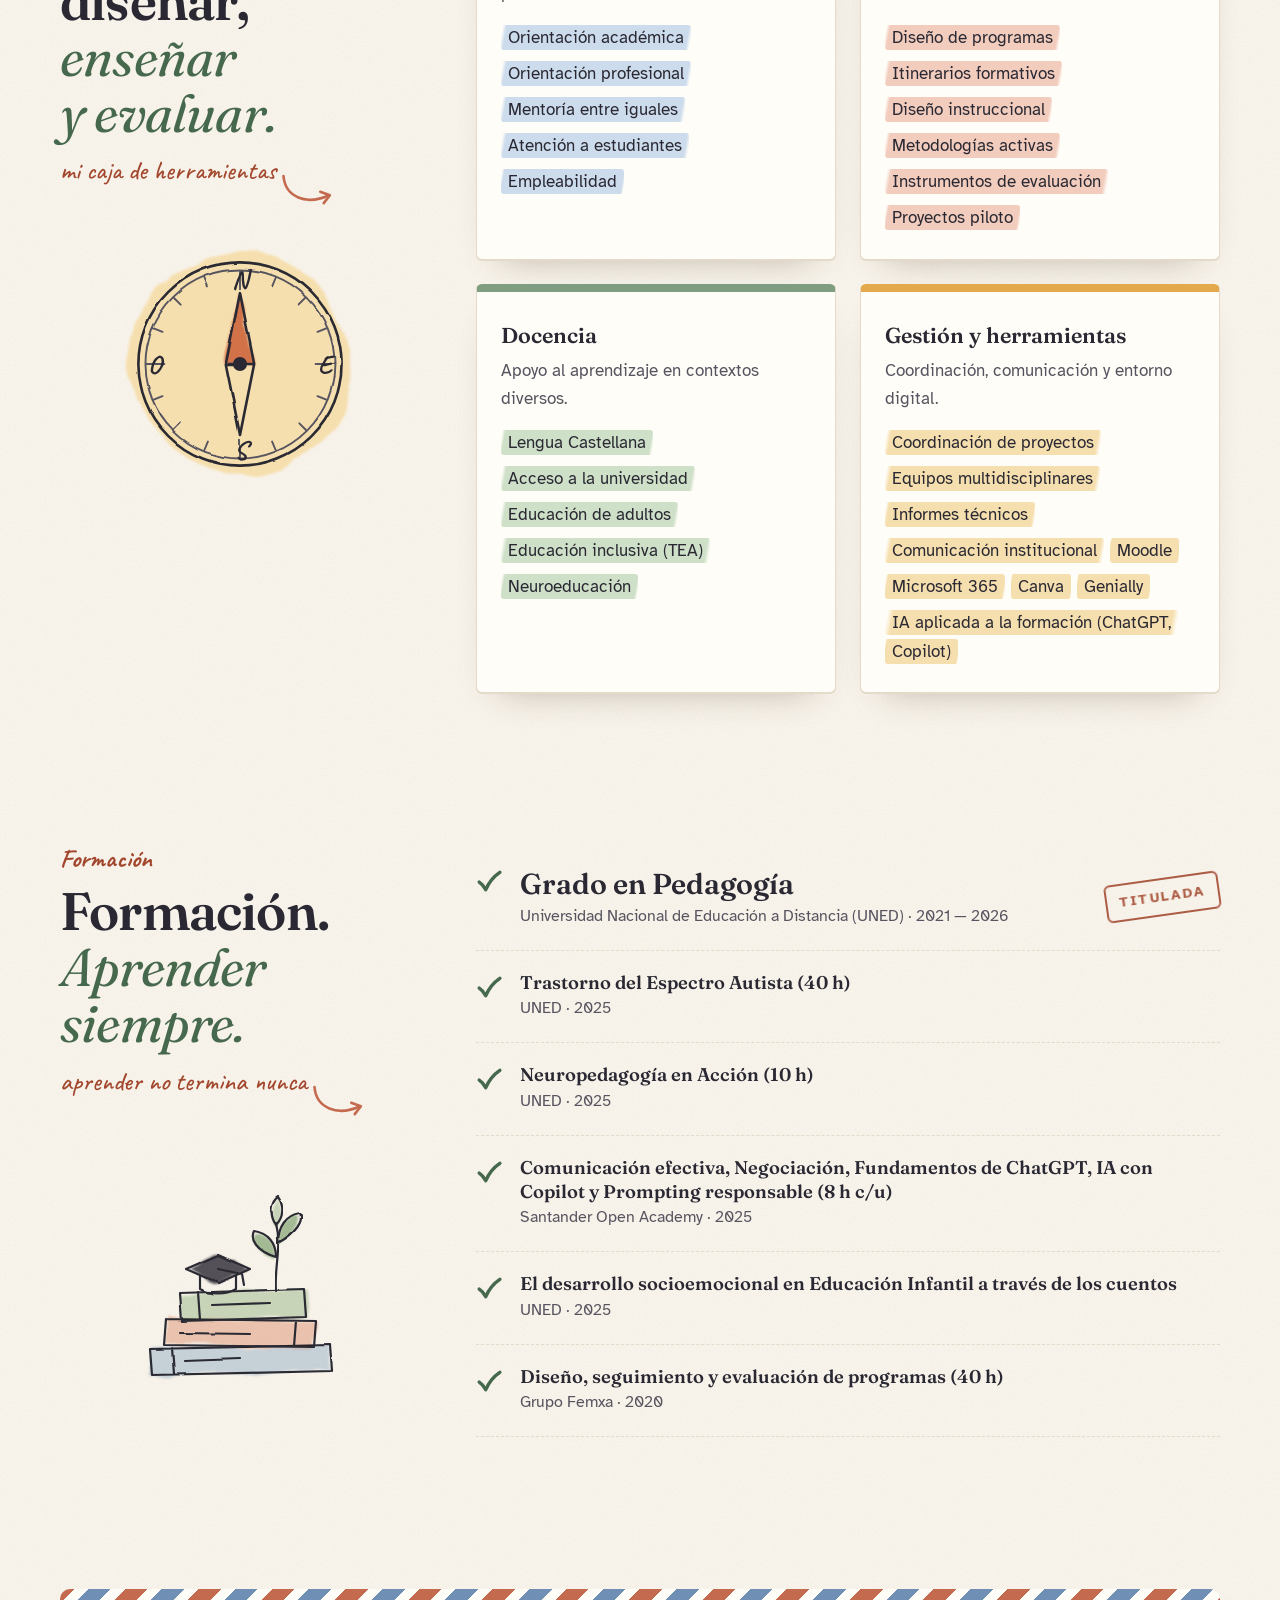
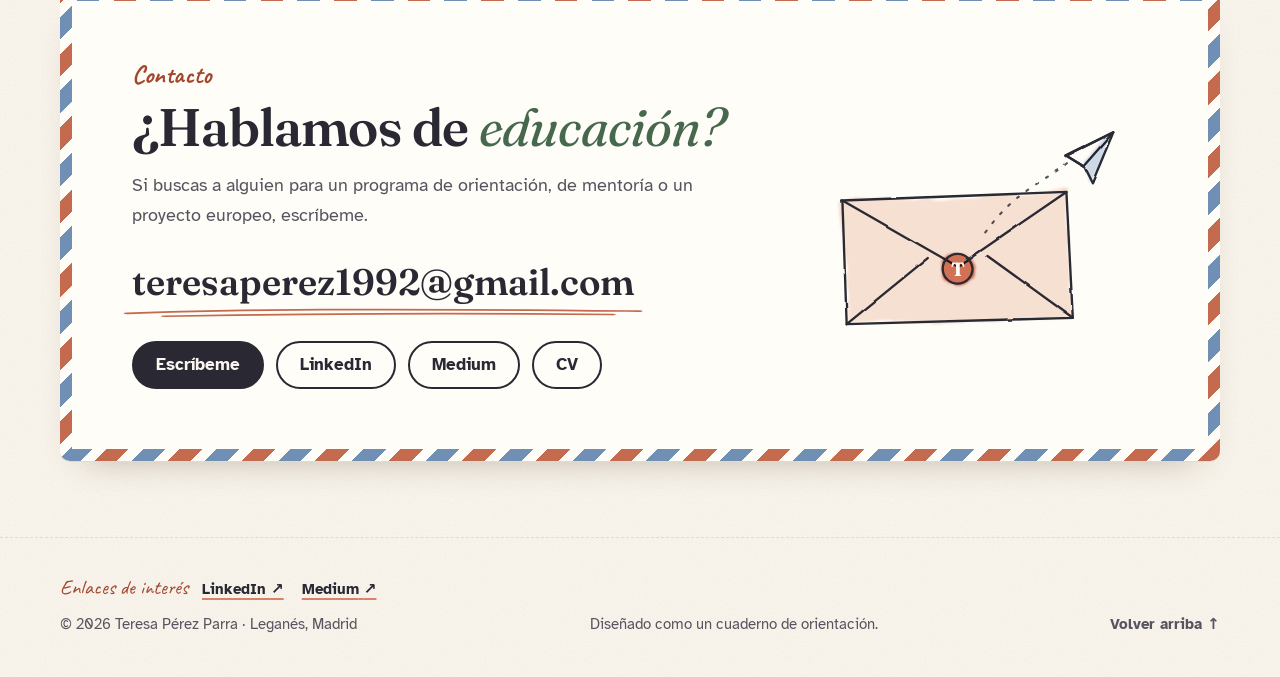
==== commit b6341007: "deploy: 2473c4ecdcfd905c555aca9c4b7a02032f2aca75 OBravoSarro/kodo-portfolio@2473c4ecdcfd905c555aca9c" ====
--- a/index.html
+++ b/index.html
@@ -20,8 +20,8 @@
     <link href="https://fonts.googleapis.com/css2?family=Atkinson+Hyperlegible:ital,wght@0,400;0,700;1,400&amp;family=Caveat:wght@500;700&amp;family=Fraunces:ital,opsz,wght@0,9..144,400..700;1,9..144,400..600&amp;display=swap" rel="stylesheet" />
     <script>document.documentElement.classList.add('js');</script>
     <title>Teresa Pérez Parra — Pedagogía, orientación y mentoría</title>
-    <script type="module" crossorigin src="/assets/index-BYLWtxdh.js"></script>
-    <link rel="stylesheet" crossorigin href="/assets/index-q9yJwgjq.css">
+    <script type="module" crossorigin src="/assets/index-NWqtMcob.js"></script>
+    <link rel="stylesheet" crossorigin href="/assets/index-CaE3yxCv.css">
   </head>
   <body>
     <div id="root"></div>
--- a/assets/index-CaE3yxCv.css
+++ b/assets/index-CaE3yxCv.css
@@ -0,0 +1 @@
+:root{--paper: #fbf7ef;--paper-2: #f4ede0;--card: #fffdf8;--ink: #2a2933;--ink-soft: #57545f;--ink-faint: #7d7985;--line: #e4dac9;--terra: #c46a4e;--terra-text: #a2472d;--terra-wash: #f2cdbe;--terra-wash-light: #f6e2d8;--terra-strong: #d9826a;--sage-text: #46684d;--sage-wash: #cfe0c9;--sage-wash-light: #e3ecdc;--sage-deep: #a9c4a2;--ochre: #e3a94b;--ochre-wash: #f6dfae;--ochre-wash-light: #faecd0;--blue-wash: #cddcec;--ink-wash: #57545f;--serif: "Fraunces", Georgia, "Times New Roman", serif;--sans: "Atkinson Hyperlegible", system-ui, -apple-system, "Segoe UI", sans-serif;--hand: "Caveat", "Bradley Hand", "Segoe Print", cursive;--shadow: 0 1px 0 var(--line), 0 18px 36px -26px rgba(70, 45, 20, .45);--ease: cubic-bezier(.22, 1, .36, 1)}*,*:before,*:after{box-sizing:border-box}html{scroll-behavior:smooth;scroll-padding-top:84px;-webkit-text-size-adjust:100%}@media(prefers-reduced-motion:reduce){html{scroll-behavior:auto}}body{margin:0;font:400 1.0625rem/1.65 var(--sans);color:var(--ink);background-color:var(--paper);background-image:url("data:image/svg+xml,%3Csvg xmlns='http://www.w3.org/2000/svg' width='220' height='220'%3E%3Cfilter id='n'%3E%3CfeTurbulence type='fractalNoise' baseFrequency='0.85' numOctaves='2' stitchTiles='stitch'/%3E%3CfeColorMatrix values='0 0 0 0 0.35 0 0 0 0 0.27 0 0 0 0 0.15 0 0 0 0.09 0'/%3E%3C/filter%3E%3Crect width='100%25' height='100%25' filter='url(%23n)'/%3E%3C/svg%3E");-webkit-font-smoothing:antialiased}body.no-scroll{overflow:hidden}::selection{background:var(--ochre-wash)}img{max-width:100%;display:block}a{color:inherit}h1,h2,h3,h4,p{margin:0}:focus-visible{outline:3px solid var(--terra);outline-offset:3px;border-radius:4px}.shell{width:min(1160px,calc(100% - 48px));margin-inline:auto}.skip-link{position:absolute;left:16px;top:-60px;z-index:100;padding:10px 16px;border-radius:8px;background:var(--ink);color:var(--paper);font-weight:700}.skip-link:focus{top:12px}section{padding-block:clamp(44px,6vw,76px)}.eyebrow{font-family:var(--hand);font-size:1.6rem;font-weight:700;line-height:1.1;color:var(--terra-text);margin-bottom:10px}.section-title{font-family:var(--serif);font-weight:600;font-size:clamp(2.1rem,4.4vw,3.3rem);line-height:1.06;letter-spacing:-.015em;text-wrap:balance}.section-title em{font-style:italic;font-weight:400;color:var(--sage-text)}.section-lead{margin-top:16px;max-width:38em;font-size:1.12rem;color:var(--ink-soft)}.section-head{display:grid;grid-template-columns:minmax(0,1fr) auto;gap:16px 40px;align-items:end;margin-bottom:clamp(40px,6vw,64px)}.section-head__art{width:min(360px,78vw);justify-self:end}.margin-note{display:flex;align-items:flex-start;gap:4px;max-width:15em;font-family:var(--hand);font-size:1.65rem;font-weight:500;line-height:1.1;color:var(--terra-text);transform:rotate(-3deg)}.margin-note .doodle--arrow{flex:none;width:56px;height:40px;margin-top:14px}.margin-note--down{flex-direction:row-reverse;justify-content:flex-end;align-items:flex-end;gap:10px;max-width:none;margin-top:18px;transform:rotate(-2deg)}.margin-note--down .doodle--arrow{margin:0 0 -34px 14px;transform:rotate(80deg)}.tags{display:flex;flex-wrap:wrap;gap:6px;margin-top:14px}.tags span{font-size:.85rem;line-height:1.3;padding:4px 11px;border:1.5px solid var(--line);border-radius:999px;background:var(--paper-2);color:var(--ink-soft)}.button{display:inline-flex;align-items:center;justify-content:center;min-height:48px;padding:0 22px;border:2px solid var(--ink);border-radius:999px;font-weight:700;text-decoration:none;transition:transform .25s var(--ease),box-shadow .25s var(--ease)}.button:hover{transform:translate(-1px,-2px) rotate(-1deg);box-shadow:3px 4px 0 var(--terra)}.button--ink{background:var(--ink);color:var(--paper)}.button--paper{background:var(--card);color:var(--ink)}.art{display:block;width:100%;height:auto;overflow:visible}.art .ink{fill:none;stroke:var(--ink);stroke-width:2.2;stroke-linecap:round;stroke-linejoin:round;filter:url(#cq-ink)}.art .ink--soft{stroke:var(--ink-soft);stroke-width:1.6}.art .ink--accent{stroke:var(--terra-text)}.art .paper-fill{fill:var(--card)}.art .trail{stroke:var(--ink-soft);stroke-width:2;stroke-dasharray:2 9}.art .ink-dot{fill:var(--ink)}.wash{filter:url(#cq-wash);mix-blend-mode:multiply}.wash--sage{fill:var(--sage-wash)}.wash--sage-light{fill:var(--sage-wash-light)}.wash--sage-deep{fill:var(--sage-deep)}.wash--ochre{fill:var(--ochre-wash)}.wash--ochre-light{fill:var(--ochre-wash-light)}.wash--terra{fill:var(--terra-wash)}.wash--terra-light{fill:var(--terra-wash-light)}.wash--terra-strong{fill:var(--terra-strong)}.wash--blue{fill:var(--blue-wash)}.wash--ink{fill:var(--ink-wash)}.star-fill{fill:var(--ochre-wash);filter:url(#cq-wash);mix-blend-mode:multiply}.flower circle{fill:var(--terra-strong)}.hand-svg text,.note-svg text{font-family:var(--hand);font-weight:700}.hand-svg text{font-size:25px;fill:var(--ink)}.hand-svg--center text{text-anchor:middle;font-size:22px}.note-svg text{font-size:24px;fill:var(--terra-text)}.seal{text-anchor:middle;font-family:var(--serif);font-size:18px;font-weight:700;fill:var(--card)}.doodle{display:block;overflow:visible}.doodle path{fill:none;stroke:var(--terra);stroke-width:3;stroke-linecap:round;stroke-linejoin:round}.doodle--underline{position:absolute;left:-3%;bottom:-.16em;width:106%;height:.34em}.doodle--circle{position:absolute;inset:-4px -12px;width:calc(100% + 24px);height:calc(100% + 8px)}.doodle--circle path{stroke-width:2.5}.doodle--check{width:26px;height:24px;margin-top:4px}.doodle--check path{stroke:var(--sage-text);stroke-width:3.2}@media(prefers-reduced-motion:no-preference){.js [data-reveal]{opacity:0;transform:translate3d(0,22px,0);transition:opacity .9s var(--ease),transform 1.1s var(--ease)}.js [data-reveal].is-in{opacity:1;transform:none;transition-delay:calc(var(--i, 0) * 90ms)}.js [data-reveal] .draw{stroke-dasharray:1 1;stroke-dashoffset:1;transition:stroke-dashoffset 1.8s cubic-bezier(.55,.1,.3,1) calc(var(--i, 0) * 90ms + .25s)}.js [data-reveal] .draw--late{transition-delay:calc(var(--i, 0) * 90ms + .9s)}.js [data-reveal].is-in .draw{stroke-dashoffset:0}.float{animation:float 6s ease-in-out infinite}.float--slow{animation-duration:9s}.needle{transform-origin:110px 110px;animation:sway 8s ease-in-out infinite}}@keyframes float{0%,to{transform:translateY(0)}50%{transform:translateY(-6px)}}@keyframes sway{0%,to{transform:rotate(-12deg)}50%{transform:rotate(14deg)}}.topbar{position:sticky;top:0;z-index:50;background:#fbf7eff2;border-bottom:1px solid var(--line)}.topbar__inner{display:flex;align-items:center;gap:28px;height:68px}.brand{font-family:var(--serif);font-size:1.3rem;font-weight:600;text-decoration:none;white-space:nowrap}.topbar__nav{display:flex;gap:22px;margin-left:auto}.topbar__nav a{color:var(--ink-soft);text-decoration:none;font-weight:700;font-size:.95rem;padding:4px 0;background:linear-gradient(var(--terra),var(--terra)) 0 100% / 0 2.5px no-repeat;transition:background-size .35s var(--ease),color .2s}.topbar__nav a:hover,.topbar__nav a[aria-current=true]{color:var(--ink);background-size:100% 2.5px}.tag-button{flex:none;padding:8px 16px;border:2px dashed var(--ink);border-radius:999px;font-weight:700;font-size:.92rem;text-decoration:none;background:var(--card)}.tag-button:hover{border-style:solid}.topbar__toggle{display:none;position:relative;width:44px;height:44px;margin-left:auto;border:0;background:none;cursor:pointer}.topbar__toggle span{position:absolute;left:10px;right:10px;height:2.5px;border-radius:2px;background:var(--ink);transition:transform .3s var(--ease)}.topbar__toggle span:first-child{top:17px}.topbar__toggle span:last-child{top:25px}.topbar--open .topbar__toggle span:first-child{transform:translateY(4px) rotate(45deg)}.topbar--open .topbar__toggle span:last-child{transform:translateY(-4px) rotate(-45deg)}.topbar__sheet{position:fixed;inset:68px 0 0;z-index:49;display:flex;flex-direction:column;gap:4px;padding:24px 24px 40px;background:var(--paper);overflow-y:auto;opacity:0;visibility:hidden;transform:translateY(-8px);transition:opacity .25s,transform .3s var(--ease),visibility .3s}.topbar--open .topbar__sheet{opacity:1;visibility:visible;transform:none}.topbar--open{background:var(--paper)}.topbar__sheet a{padding:12px 0;border-bottom:1.5px dashed var(--line);font-family:var(--serif);font-size:1.6rem;text-decoration:none}.hero{padding-top:clamp(40px,6vw,72px);padding-bottom:clamp(56px,8vw,96px);overflow-x:clip}.hero__inner{display:grid;grid-template-columns:1.05fr .95fr;gap:48px;align-items:center}.hero__title{font-family:var(--serif);font-weight:600;font-size:clamp(2.7rem,6.1vw,4.9rem);line-height:1.04;letter-spacing:-.02em}.hero__title em{display:block;margin-top:.08em;font-style:italic;font-weight:400;color:var(--sage-text)}.hero__underlined{position:relative;white-space:nowrap}.hero__lead{max-width:33em;margin:24px 0 30px;font-size:1.2rem;color:var(--ink-soft)}.hero__actions{display:flex;flex-wrap:wrap;gap:12px}.hero__art{position:relative;width:100%;max-width:560px;justify-self:end}.letter__grid{display:grid;grid-template-columns:280px minmax(0,1fr);gap:56px;align-items:start}.letter__aside{position:sticky;top:110px;display:grid;gap:28px;justify-items:center;padding-top:40px}.polaroid{position:absolute;right:-9%;bottom:-10%;width:37%;margin:0;padding:3.2% 3.2% 0;background:#fff;box-shadow:0 2px 4px #3c28141f,0 22px 40px -22px #3c281480;transform:rotate(4deg)}.polaroid img{width:100%;height:auto;aspect-ratio:3 / 4;object-fit:cover;background:#fff}.polaroid figcaption{padding:4px 0 8px;text-align:center;font-family:var(--hand);font-size:clamp(1.15rem,2vw,1.5rem);font-weight:700;line-height:1.2}.polaroid .tape{top:-12px;left:50%;width:76px;height:24px;margin-left:-38px;transform:rotate(-6deg)}.sheet{--rule: 34px;--margin: 64px;position:relative;padding:calc(var(--rule) * 2) clamp(24px,4vw,52px) var(--rule) calc(var(--margin) + 28px);border-radius:4px;background-color:var(--card);background-image:linear-gradient(90deg,transparent calc(var(--margin) - 1px),rgba(196,106,78,.45) calc(var(--margin) - 1px),rgba(196,106,78,.45) calc(var(--margin) + 1px),transparent calc(var(--margin) + 1px)),repeating-linear-gradient(transparent 0 calc(var(--rule) - 1px),rgba(63,94,134,.14) calc(var(--rule) - 1px) var(--rule));box-shadow:var(--shadow);font-size:1.1rem;line-height:var(--rule)}.sheet .eyebrow{line-height:var(--rule);margin:0}.sheet p{margin:0 0 var(--rule)}.sheet__greeting{font-family:var(--serif);font-style:italic;font-weight:500;font-size:clamp(1.9rem,3.4vw,2.5rem);line-height:calc(var(--rule) * 2)}.sheet__closing{font-weight:700}.sheet__signature{display:flex;flex-direction:column;line-height:1.3;color:var(--ink-soft)}.signature{font-family:var(--hand);font-size:2.6rem;font-weight:700;line-height:1;color:var(--terra-text);transform:rotate(-3deg);transform-origin:left;margin-bottom:8px}.tape{position:absolute;top:-14px;width:112px;height:30px;background:#f6dfaec7;clip-path:polygon(0 12%,5% 0,30% 6%,60% 0,95% 5%,100% 0,97% 50%,100% 100%,94% 92%,60% 100%,30% 94%,5% 100%,0 90%,3% 50%);box-shadow:0 1px 2px #0000000f}.tape--left{left:48px;transform:rotate(-5deg)}.tape--right{right:48px;transform:rotate(4deg)}.figures{display:grid;gap:28px;width:100%;margin:8px 0 0;padding:0;list-style:none;text-align:center}.figures strong{position:relative;display:inline-block;padding:6px 18px;font-family:var(--serif);font-weight:600;font-size:clamp(2.1rem,3.4vw,2.7rem);line-height:1.1}.figures li:nth-child(2n) .doodle path{stroke:var(--sage-text)}.figures span{display:block;max-width:14em;margin:10px auto 0;color:var(--ink-soft)}.principles{margin-top:clamp(64px,9vw,104px)}.principles__title{margin-bottom:36px;font-family:var(--serif);font-weight:600;font-size:clamp(1.7rem,3vw,2.2rem);text-align:center}.principles ol{display:grid;grid-template-columns:repeat(3,minmax(0,1fr));gap:32px;margin:0;padding:0;list-style:none}.index-card{position:relative;padding:38px 26px 28px;border-radius:4px;background:var(--card);box-shadow:var(--shadow);border-top:4px solid var(--terra)}.index-card:nth-child(1){transform:rotate(-1.2deg)}.index-card:nth-child(2){transform:rotate(.8deg);border-top-color:var(--sage-text)}.index-card:nth-child(3){transform:rotate(-.4deg);border-top-color:var(--ochre)}.index-card .tape{left:50%;margin-left:-56px;transform:rotate(-2deg)}.index-card__n{font-family:var(--hand);font-size:1.7rem;font-weight:700;color:var(--terra-text)}.index-card h4{margin:4px 0 8px;font-family:var(--serif);font-weight:600;font-size:1.3rem;line-height:1.25}.index-card p{color:var(--ink-soft)}.journey{background:linear-gradient(transparent,rgba(207,224,201,.32) 18%,rgba(207,224,201,.32) 82%,transparent)}.stops{max-width:880px;margin:0;padding:0;list-style:none}.stop{display:grid;grid-template-columns:76px minmax(0,1fr);gap:24px}.stop__rail{display:flex;flex-direction:column;align-items:center}.stop__marker{position:relative;z-index:1;flex:none;display:grid;place-items:center;width:66px;height:66px;border:2px solid var(--ink);border-radius:50%;background:var(--card);font-family:var(--hand);font-size:1.45rem;font-weight:700}.stop--current .stop__marker{background:var(--terra-wash);border-color:var(--terra-text);color:var(--terra-text)}.path-segment{flex:1;width:24px;min-height:40px;margin:6px 0}.path-segment path{fill:none;stroke:var(--ink-faint);stroke-width:2;stroke-dasharray:2 8;stroke-linecap:round}.stop__card{padding:8px 0 56px}.stop:last-child .stop__card{padding-bottom:0}.stop__when{display:flex;align-items:center;gap:10px;font-size:.85rem;font-weight:700;letter-spacing:.08em;text-transform:uppercase;color:var(--ink-faint)}.stop__now{padding:0 10px;border-radius:999px;background:var(--terra-wash);font-family:var(--hand);font-size:1.3rem;letter-spacing:0;text-transform:none;color:var(--terra-text);transform:rotate(-3deg)}.stop__card h3{margin-top:6px;font-family:var(--serif);font-weight:600;font-size:clamp(1.4rem,2.6vw,1.75rem);line-height:1.2}.stop__org{margin-top:2px;font-weight:700;color:var(--sage-text)}.stop__summary{margin-top:10px}.stop__card ul{margin:10px 0 0;padding:0;list-style:none;color:var(--ink-soft)}.stop__card li{position:relative;padding-left:22px;margin-top:4px}.stop__card li:before{content:"";position:absolute;left:4px;top:.72em;width:8px;height:8px;border:2px solid var(--terra);border-radius:50%}.postcards{display:grid;grid-template-columns:repeat(2,minmax(0,1fr));gap:32px;margin:0;padding:0;list-style:none}.postcard--large{grid-column:1 / -1}.postcard article{position:relative;display:grid;grid-template-columns:minmax(0,1fr) 140px;height:100%;padding:26px 26px 26px 30px;border:1px solid var(--line);border-radius:6px;background:var(--card);box-shadow:var(--shadow)}.postcard:nth-child(3n+1) article{transform:rotate(-.5deg)}.postcard:nth-child(3n+2) article{transform:rotate(.6deg)}.postcard__body{padding-right:24px;border-right:1.5px solid var(--line)}.postcard__sector{font-family:var(--hand);font-size:1.45rem;font-weight:700;line-height:1.1;color:var(--terra-text)}.postcard h3{margin:6px 0 8px;font-family:var(--serif);font-weight:600;font-size:1.5rem;line-height:1.2}.postcard--large h3{font-size:clamp(1.6rem,3vw,2.1rem)}.postcard__body>p:not(.postcard__sector):not(.tags){color:var(--ink-soft)}.postcard__side{position:relative;display:flex;flex-direction:column;align-items:flex-end;padding-left:20px}.stamp{display:block;width:96px;height:112px;padding:4px;border:6px dotted var(--card);background:var(--blue-wash);outline:1px solid var(--line);transform:rotate(3deg)}.stamp span{display:grid;place-items:center;width:100%;height:100%;padding:6px;border:1.5px solid rgba(42,41,51,.35);text-align:center;font-family:var(--serif);font-weight:700;font-size:.9rem;line-height:1.15;overflow-wrap:normal;hyphens:none}.stamp--terra{background:var(--terra-wash)}.stamp--sage{background:var(--sage-wash)}.stamp--ochre{background:var(--ochre-wash)}.postmark{position:absolute;top:70px;right:66px;width:70px;height:70px;border:2px solid rgba(42,41,51,.4);border-radius:50%;pointer-events:none}.postmark:after{content:"";position:absolute;top:18px;left:40px;width:96px;height:34px;background:url("data:image/svg+xml,%3Csvg xmlns='http://www.w3.org/2000/svg' viewBox='0 0 96 34'%3E%3Cpath d='M0 5 q8 -6 16 0 t16 0 t16 0 t16 0 t16 0 t16 0 M0 17 q8 -6 16 0 t16 0 t16 0 t16 0 t16 0 t16 0 M0 29 q8 -6 16 0 t16 0 t16 0 t16 0 t16 0 t16 0' fill='none' stroke='%232a2933' stroke-opacity='0.4' stroke-width='2'/%3E%3C/svg%3E") no-repeat}.postcard__lines{width:100%;margin-top:auto}.postcard__lines i{display:block;height:1.5px;margin-top:20px;background:var(--line)}.sticky-note{position:relative;align-self:start;padding:34px 28px 28px;background:var(--ochre-wash-light);box-shadow:var(--shadow);transform:rotate(1.5deg)}.sticky-note .tape{left:50%;margin-left:-56px;background:#cddcecd9}.sticky-note__title{font-family:var(--hand);font-size:1.8rem;font-weight:700;color:var(--terra-text)}.sticky-note ul{margin:8px 0 0;padding:0;list-style:none;font-family:var(--hand);font-size:1.5rem;line-height:1.3}.sticky-note li:before{content:"✶ ";color:var(--ochre)}.skills__grid{display:grid;grid-template-columns:360px minmax(0,1fr);gap:56px;align-items:start}.skills__aside{position:sticky;top:100px}.skills__aside .section-head{grid-template-columns:1fr;margin-bottom:24px}.skills__art{width:min(260px,70vw);margin-inline:auto}.skills__cards{display:grid;grid-template-columns:repeat(2,minmax(0,1fr));gap:24px}.skill-card{--c: var(--terra);--hl: var(--terra-wash);padding:26px 24px;border:1px solid var(--line);border-top:8px solid var(--c);border-radius:6px;background:var(--card);box-shadow:var(--shadow)}.skill-card--blue{--c: #6f8fb4;--hl: var(--blue-wash)}.skill-card--sage{--c: #7f9d80;--hl: var(--sage-wash)}.skill-card--ochre{--c: var(--ochre);--hl: var(--ochre-wash)}.skill-card h3{font-family:var(--serif);font-weight:600;font-size:1.35rem}.skill-card>p{margin-top:4px;color:var(--ink-soft)}.skill-card ul{display:flex;flex-wrap:wrap;gap:8px 6px;margin:16px 0 0;padding:0;list-style:none}.skill-card mark{padding:2px 7px;border-radius:3px;color:var(--ink);background:linear-gradient(100deg,transparent 1%,var(--hl) 3%,var(--hl) 97%,transparent 99%);-webkit-box-decoration-break:clone;box-decoration-break:clone}.notes{display:grid;grid-template-columns:repeat(6,minmax(0,1fr));gap:44px 32px;margin:12px 0 40px;padding:0;list-style:none}.note--feature{grid-column:1 / -1}.note--half{grid-column:span 3}.note--third{grid-column:span 2}.writing__more{margin:0;text-align:center}.note>a{position:relative;display:flex;flex-direction:column;height:100%;padding:16px 16px 22px;border-radius:4px;background:var(--card);box-shadow:var(--shadow);color:inherit;text-decoration:none;transition:transform .25s ease,box-shadow .25s ease}.note:nth-child(3n+1)>a{transform:rotate(-.7deg)}.note:nth-child(3n+2)>a{transform:rotate(.6deg)}.note:nth-child(3n)>a{transform:rotate(-.3deg)}.note>a:hover,.note>a:focus-visible{transform:rotate(0) translateY(-4px);box-shadow:0 2px 4px #3c28141f,0 28px 44px -24px #3c28148c}.note .tape{left:50%;margin-left:-56px;z-index:1;transform:rotate(-3deg)}.note:nth-child(2n) .tape{transform:rotate(4deg)}.tape--blue{background:#cddcecd9}.tape--terra{background:#f2cdbed9}.tape--sage{background:#cfe0c9d9}.note__photo{display:block;overflow:hidden;border-radius:2px;background:var(--paper-2)}.note__photo img{display:block;width:100%;height:auto;aspect-ratio:16 / 9;object-fit:cover}.note__body{display:flex;flex:1;flex-direction:column;gap:6px;padding:16px 8px 0}.note__badge{align-self:flex-start;padding:2px 12px;border-radius:999px;background:var(--terra-wash-light);font-family:var(--hand);font-size:1.25rem;font-weight:700;color:var(--terra-text);transform:rotate(-2deg)}.note__date{font-family:var(--hand);font-size:1.3rem;color:var(--terra-text)}.note__title{font-family:var(--serif);font-weight:600;font-size:1.3rem;line-height:1.25}.note__excerpt{color:var(--ink-soft);display:-webkit-box;-webkit-box-orient:vertical;-webkit-line-clamp:3;overflow:hidden}.note__more{align-self:flex-start;margin-top:auto;padding-top:6px;font-weight:700;color:var(--ink);text-decoration:underline;text-decoration-color:var(--terra-strong);text-decoration-thickness:2px;text-underline-offset:4px}.note>a:hover .note__title{text-decoration:underline;text-decoration-color:var(--terra);text-underline-offset:4px}.note--wide{grid-column:1 / -1}.note--feature>a,.note--wide>a{display:grid;grid-template-columns:minmax(0,1.35fr) minmax(0,1fr);gap:32px;align-items:center;padding:22px}.note--feature .tape{left:34%}.note--feature .note__body,.note--wide .note__body{padding:8px 12px 8px 0;gap:10px}.note--feature .note__title{font-size:clamp(1.7rem,3vw,2.3rem);line-height:1.15}.note--feature .note__excerpt{font-size:1.12rem;-webkit-line-clamp:5}.note--half .note__title{font-size:1.5rem}.studies__grid{display:grid;grid-template-columns:360px minmax(0,1fr);gap:56px;align-items:start}.studies__grid .section-head{grid-template-columns:1fr;margin-bottom:24px}.studies__art{width:min(240px,64vw);margin-inline:auto}.studies__list{margin:0;padding:0;list-style:none}.studies__list li{display:grid;grid-template-columns:30px minmax(0,1fr) auto;gap:14px;align-items:start;padding:20px 0;border-bottom:1.5px dashed var(--line)}.studies__list h3{font-family:var(--serif);font-weight:600;font-size:1.15rem;line-height:1.3}.studies__list p{margin-top:2px;color:var(--ink-soft);font-size:.97rem}.studies__main h3{font-size:clamp(1.45rem,2.6vw,1.8rem)}.rubber-stamp{align-self:center;padding:6px 12px;border:2.5px solid currentColor;border-radius:6px;font-weight:700;font-size:.85rem;letter-spacing:.16em;text-transform:uppercase;color:var(--terra-text);opacity:.88;transform:rotate(-8deg)}.contact__card{display:grid;grid-template-columns:minmax(0,1.25fr) minmax(0,.75fr);gap:32px;align-items:center;padding:clamp(28px,5vw,60px);border:12px solid transparent;border-radius:10px;background:linear-gradient(var(--card),var(--card)) padding-box,repeating-linear-gradient(-45deg,var(--terra) 0 16px,var(--card) 16px 26px,#6f8fb4 26px 42px,var(--card) 42px 52px) border-box;box-shadow:var(--shadow)}.contact__email{position:relative;display:inline-block;margin:22px 0 28px;font-family:var(--serif);font-weight:600;font-size:clamp(1.35rem,3.2vw,2.3rem);text-decoration:none;overflow-wrap:anywhere}.contact__actions{display:flex;flex-wrap:wrap;gap:12px}.contact__art{max-width:320px;justify-self:center;width:100%}.footer{padding:32px 0 40px;border-top:1.5px dashed var(--line);color:var(--ink-soft);font-size:.95rem}.footer__inner{display:flex;flex-wrap:wrap;justify-content:space-between;gap:8px 24px}.footer a{font-weight:700;text-decoration:none}.footer__links{flex-basis:100%}.interest-links{display:flex;flex-wrap:wrap;align-items:baseline;gap:6px 14px}.interest-links__label{font-family:var(--hand);font-size:1.3rem;color:var(--terra-text)}.interest-links ul{display:flex;flex-wrap:wrap;gap:6px 18px;margin:0;padding:0;list-style:none}.interest-links a{font-weight:700;color:var(--ink);text-decoration:underline;text-decoration-color:var(--terra-strong);text-decoration-thickness:2px;text-underline-offset:4px}.interest-links a:hover,.interest-links a:focus-visible{color:var(--terra-text)}.hero__links{margin-top:22px}@media(max-width:1040px){.hero__inner{grid-template-columns:1fr}.hero__art{justify-self:center;max-width:500px;margin-bottom:64px}.polaroid{right:-3%;bottom:-18%;width:32%}.letter__grid,.skills__grid,.studies__grid{grid-template-columns:1fr;gap:32px}.letter__aside,.skills__aside{position:static}.letter__aside{order:2;padding-top:0}.letter__aside .margin-note{display:none}.margin-note:not(.margin-note--down):not(.margin-note--left) .doodle--arrow{margin-top:2px;transform:rotate(80deg)}.figures{grid-template-columns:repeat(4,minmax(0,1fr))}.section-head{grid-template-columns:1fr}.section-head__art{justify-self:start}}@media(max-width:900px){.topbar__nav{display:none}.topbar__toggle{display:block;margin-left:0}.tag-button{margin-left:auto}}@media(max-width:720px){.shell{width:calc(100% - 32px)}.figures{grid-template-columns:repeat(2,minmax(0,1fr));gap:36px 16px}.principles ol,.postcards,.skills__cards{grid-template-columns:1fr}.notes{grid-template-columns:1fr;gap:40px}.note--feature,.note--wide,.note--half,.note--third{grid-column:auto}.note--feature>a,.note--wide>a{grid-template-columns:1fr;gap:0;padding:16px 16px 22px}.note--feature .note__body,.note--wide .note__body{padding:16px 8px 0}.note--feature .tape{left:50%}.sheet{--margin: 22px;padding-left:calc(var(--margin) + 18px);padding-right:20px;font-size:1.05rem}.tape--left{left:20px}.tape--right{right:20px}.stop{grid-template-columns:54px minmax(0,1fr);gap:14px}.stop__marker{width:52px;height:52px;font-size:1.2rem}.postcard article{grid-template-columns:1fr;padding:24px 22px}.postcard__body{padding-right:0;border-right:0}.postcard__side{position:absolute;top:-18px;right:14px;padding:0}.postcard__side .stamp{width:72px;height:84px;border-width:5px}.postcard__side .stamp span{padding:3px;font-size:.64rem}.postmark,.postcard__lines{display:none}.postcard__sector{padding-right:76px}.contact__card{grid-template-columns:1fr;border-width:9px}.contact__art{max-width:220px;order:-1}.margin-note{font-size:1.45rem}}@media(max-width:520px){.tag-button{display:none}.topbar__toggle{margin-left:auto}.hero__actions .button{flex:1 1 auto}}@media print{.topbar,.skip-link,.hero__art,.contact__art{display:none}body{background:#fff}}.portrait-picker{position:fixed;right:16px;bottom:16px;z-index:60;display:flex;flex-wrap:wrap;align-items:center;gap:8px;max-width:calc(100vw - 32px);padding:10px 12px;border:2px dashed var(--ink);border-radius:14px;background:var(--card);box-shadow:var(--shadow)}.portrait-picker__title{font-family:var(--hand);font-size:1.4rem;font-weight:700;color:var(--terra-text);margin-right:4px}.portrait-picker__option{display:flex;flex-direction:column;align-items:center;gap:4px;padding:4px;border:2px solid transparent;border-radius:8px;background:none;cursor:pointer;font:700 .72rem/1 var(--sans);color:var(--ink-soft)}.portrait-picker__option img{width:48px;height:64px;object-fit:cover;border-radius:4px;background:#fff}.portrait-picker__option[aria-pressed=true]{border-color:var(--terra);color:var(--ink);background:var(--terra-wash-light)}@media(max-width:520px){.portrait-picker{left:8px;right:8px;bottom:8px;justify-content:center}.portrait-picker__title{width:100%;text-align:center}}
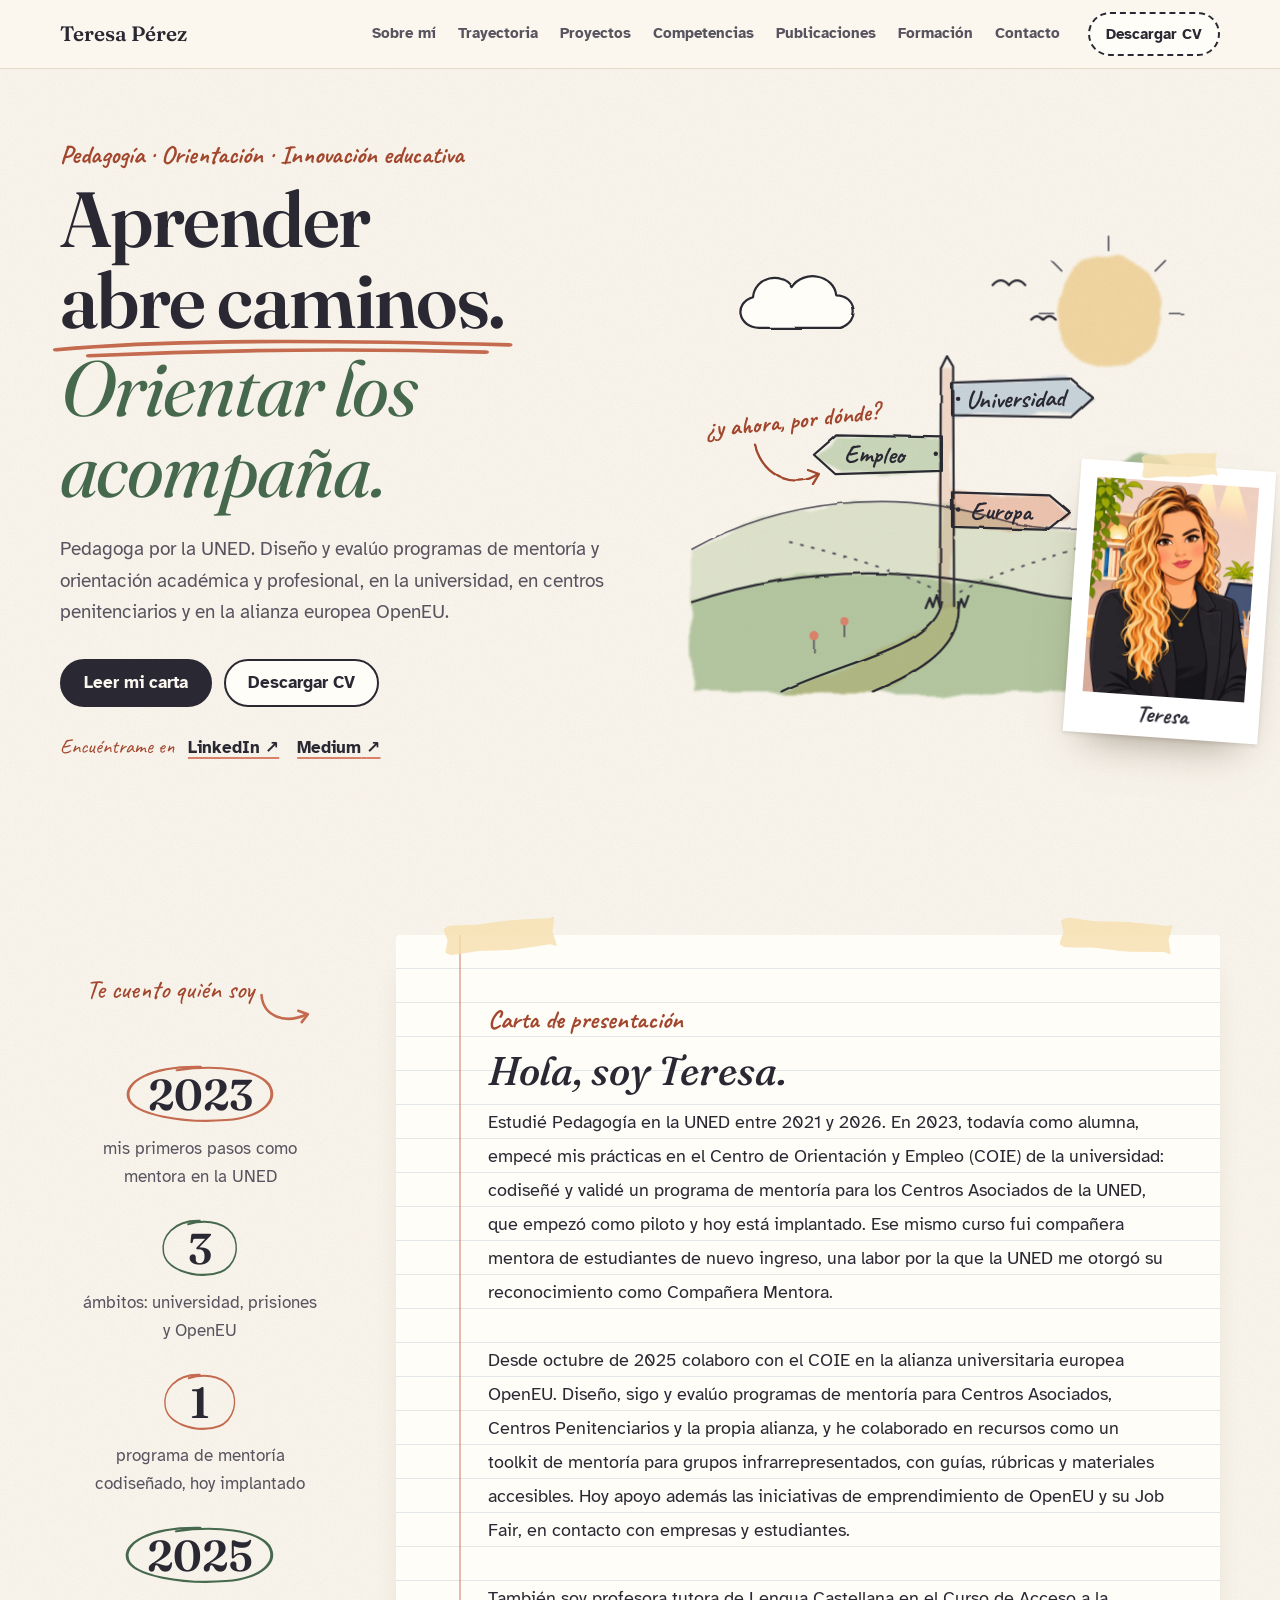
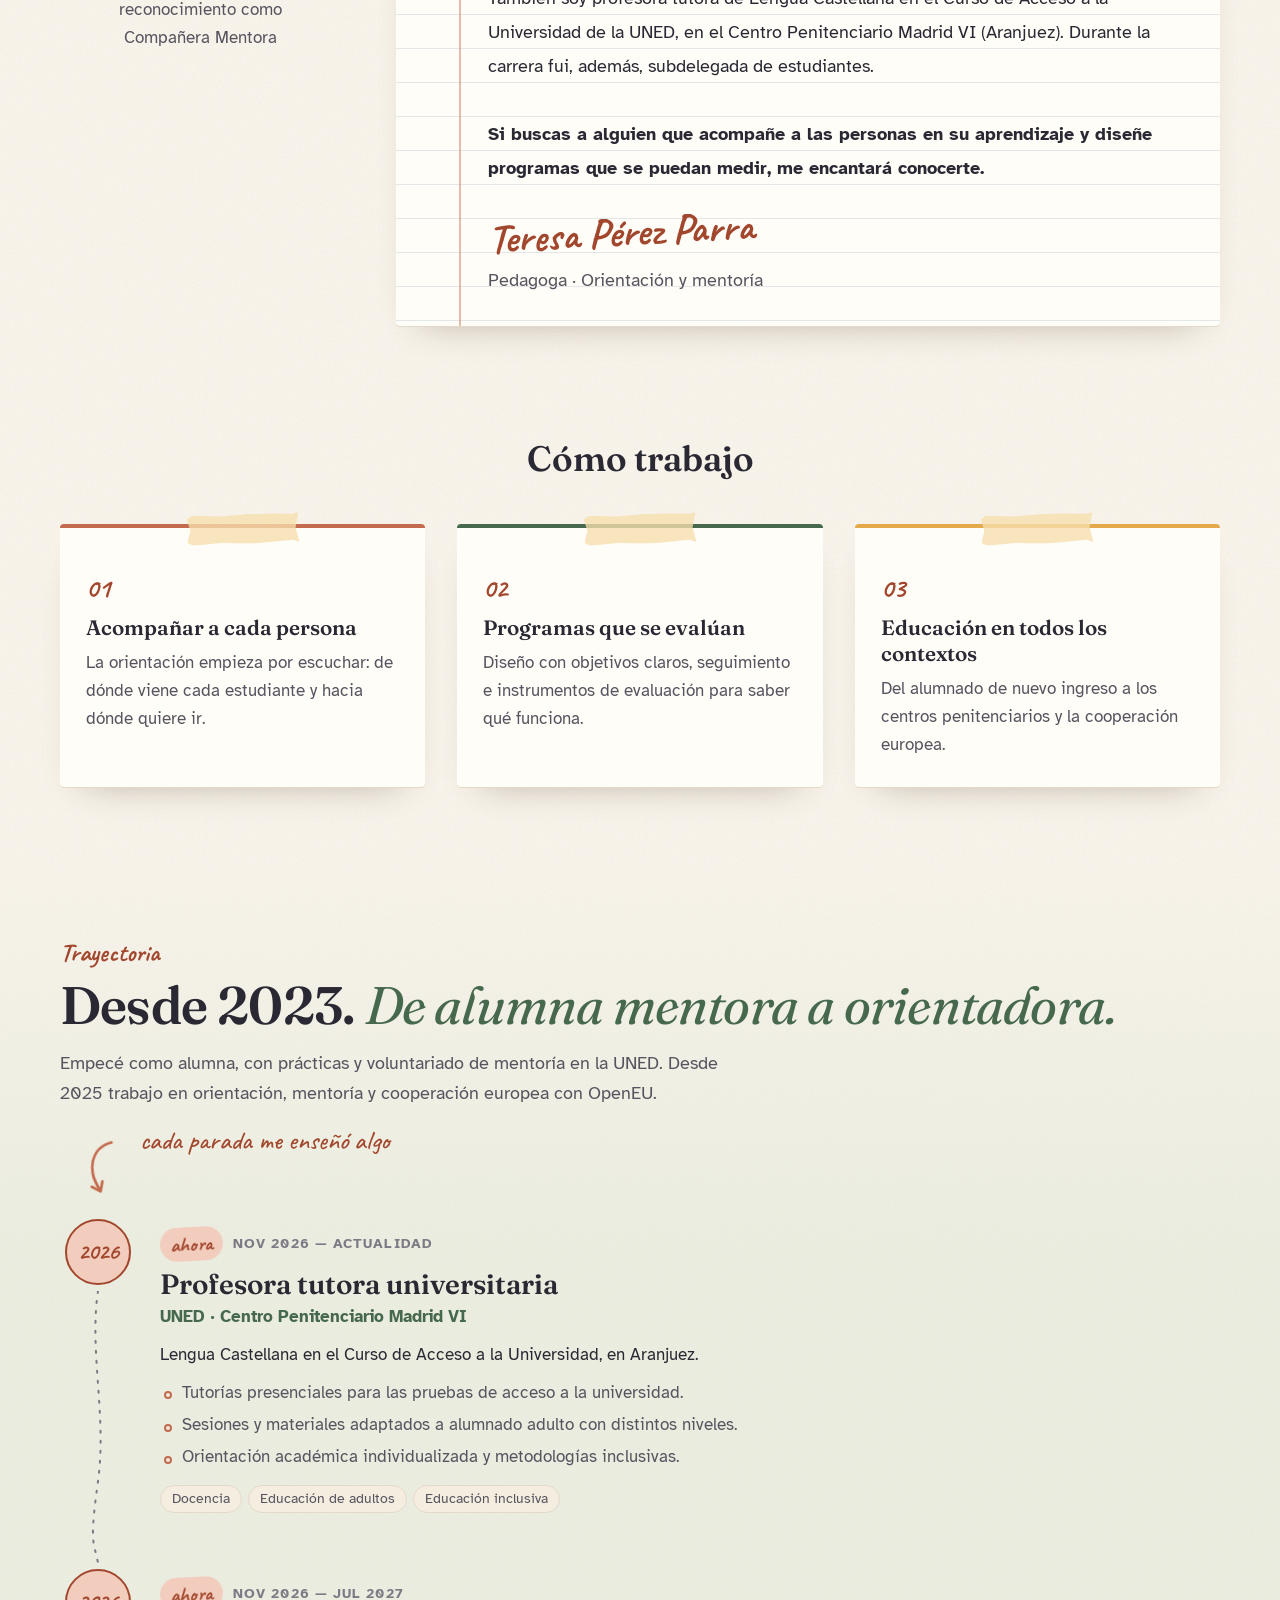
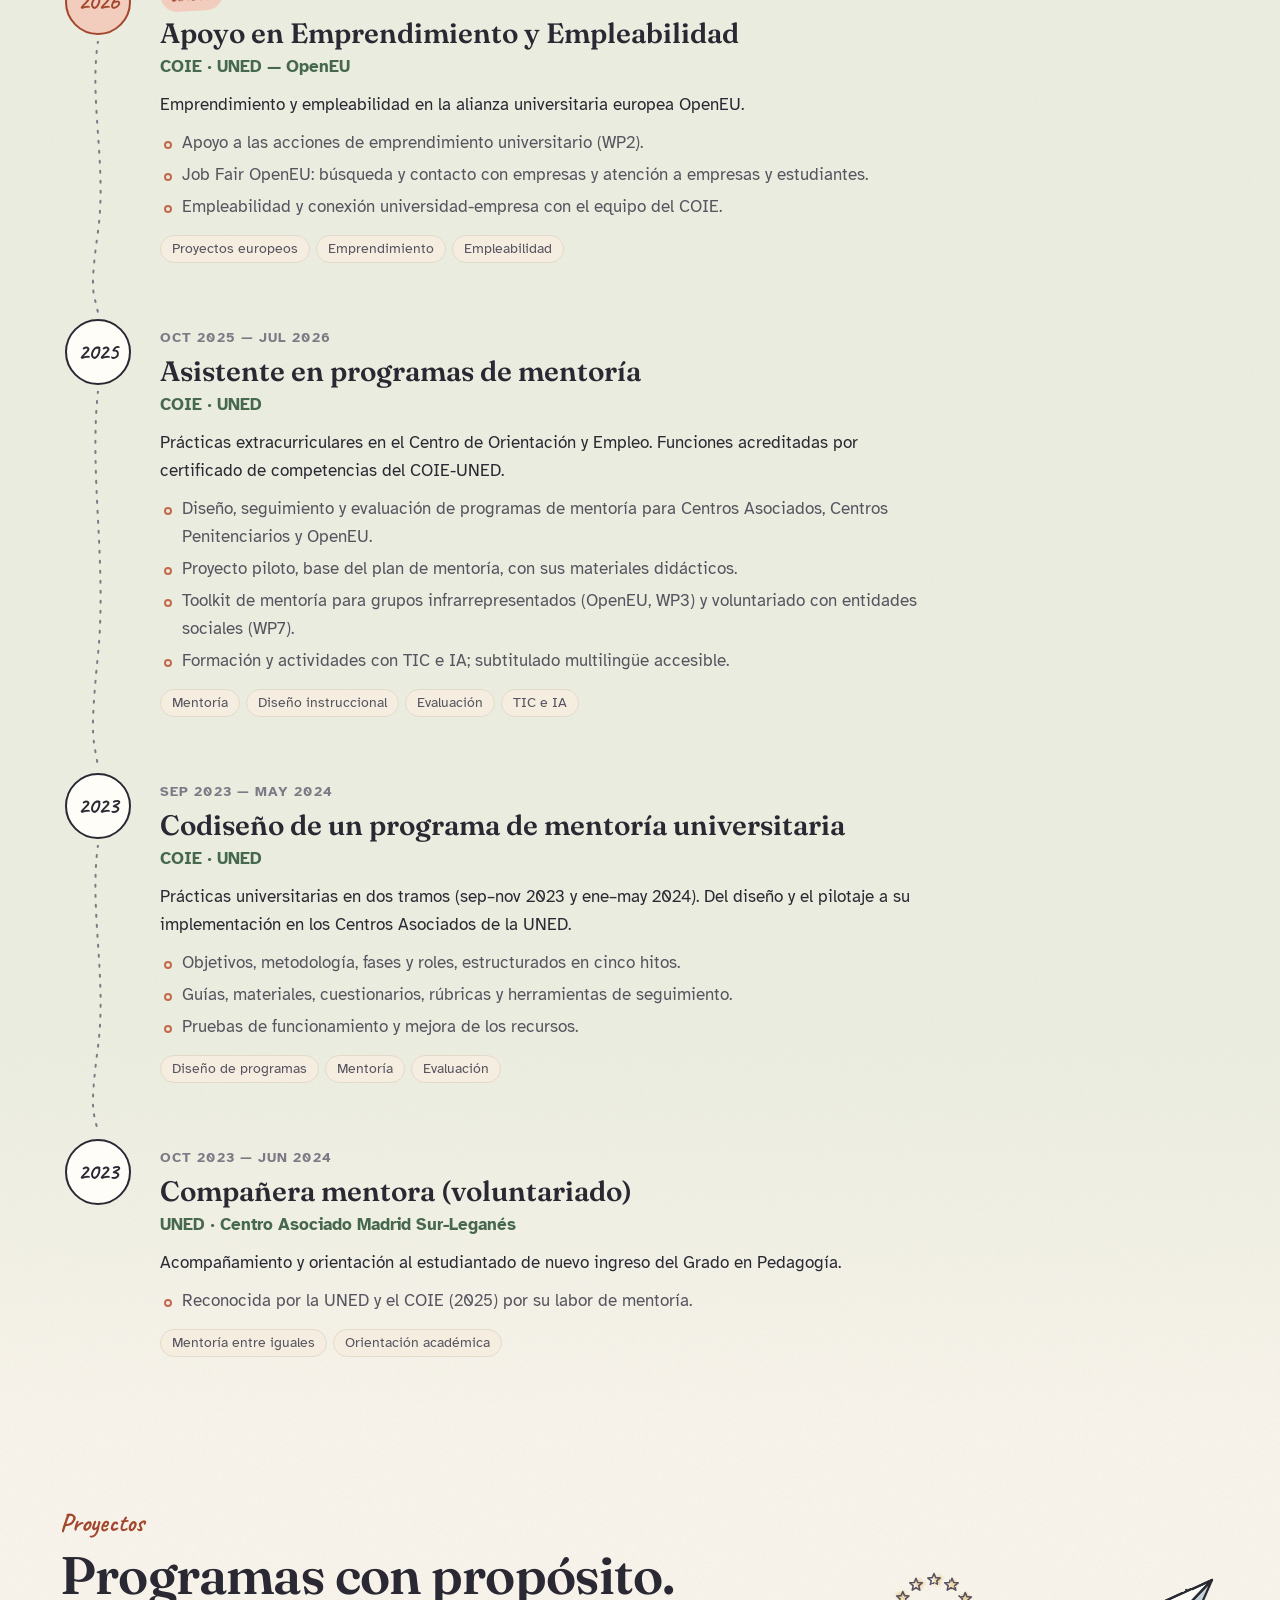
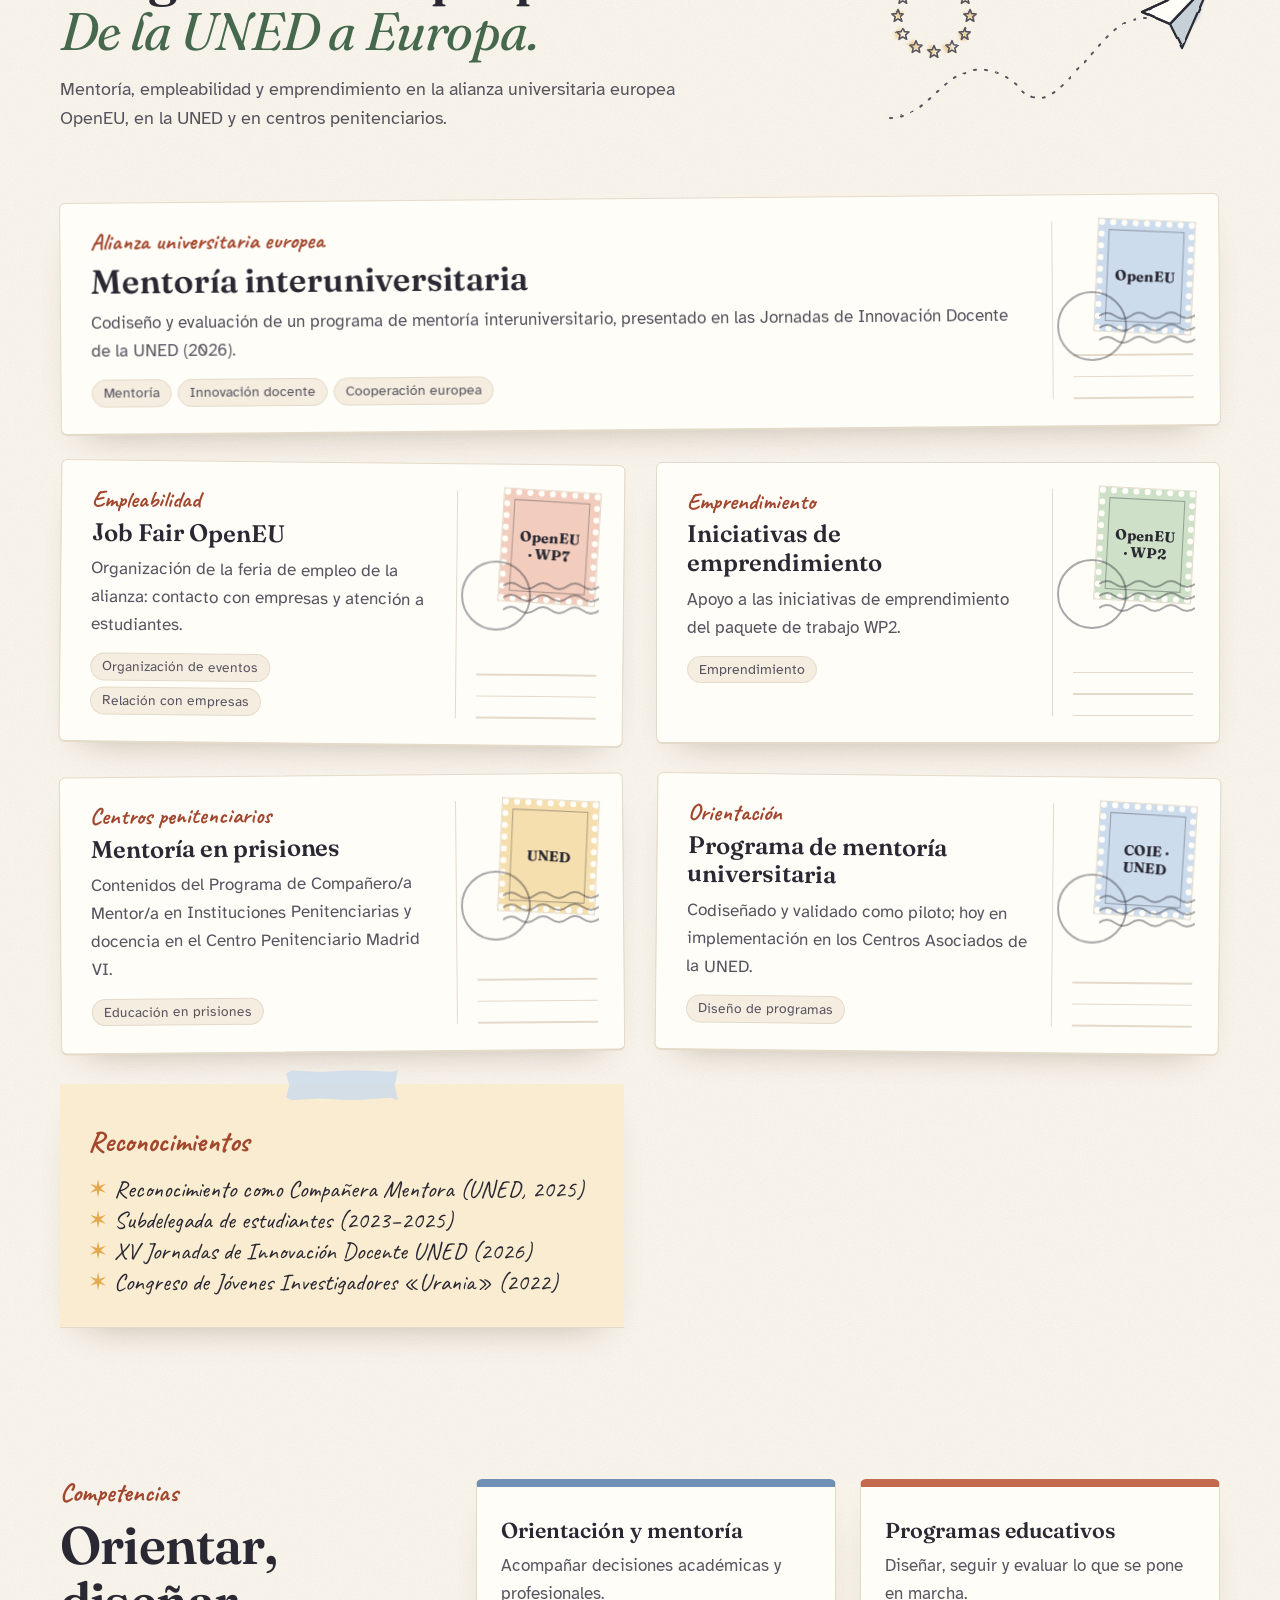
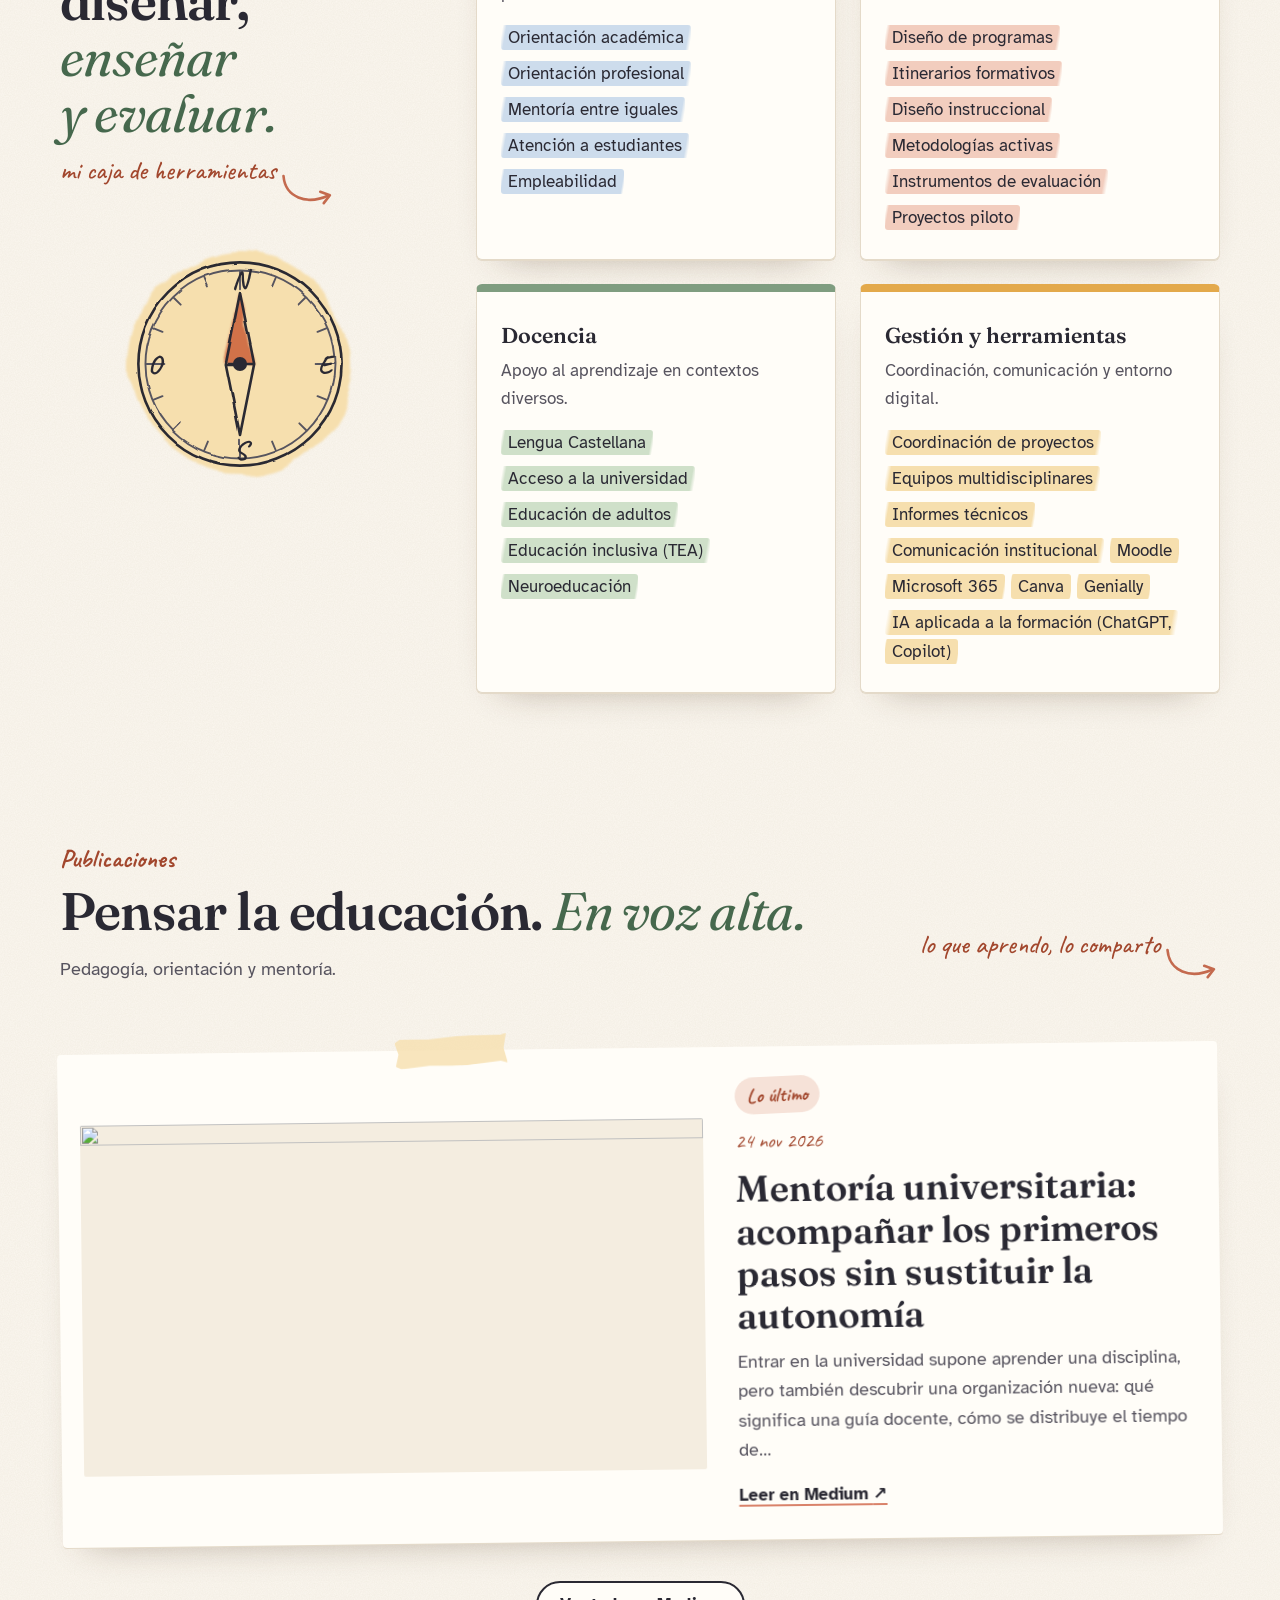
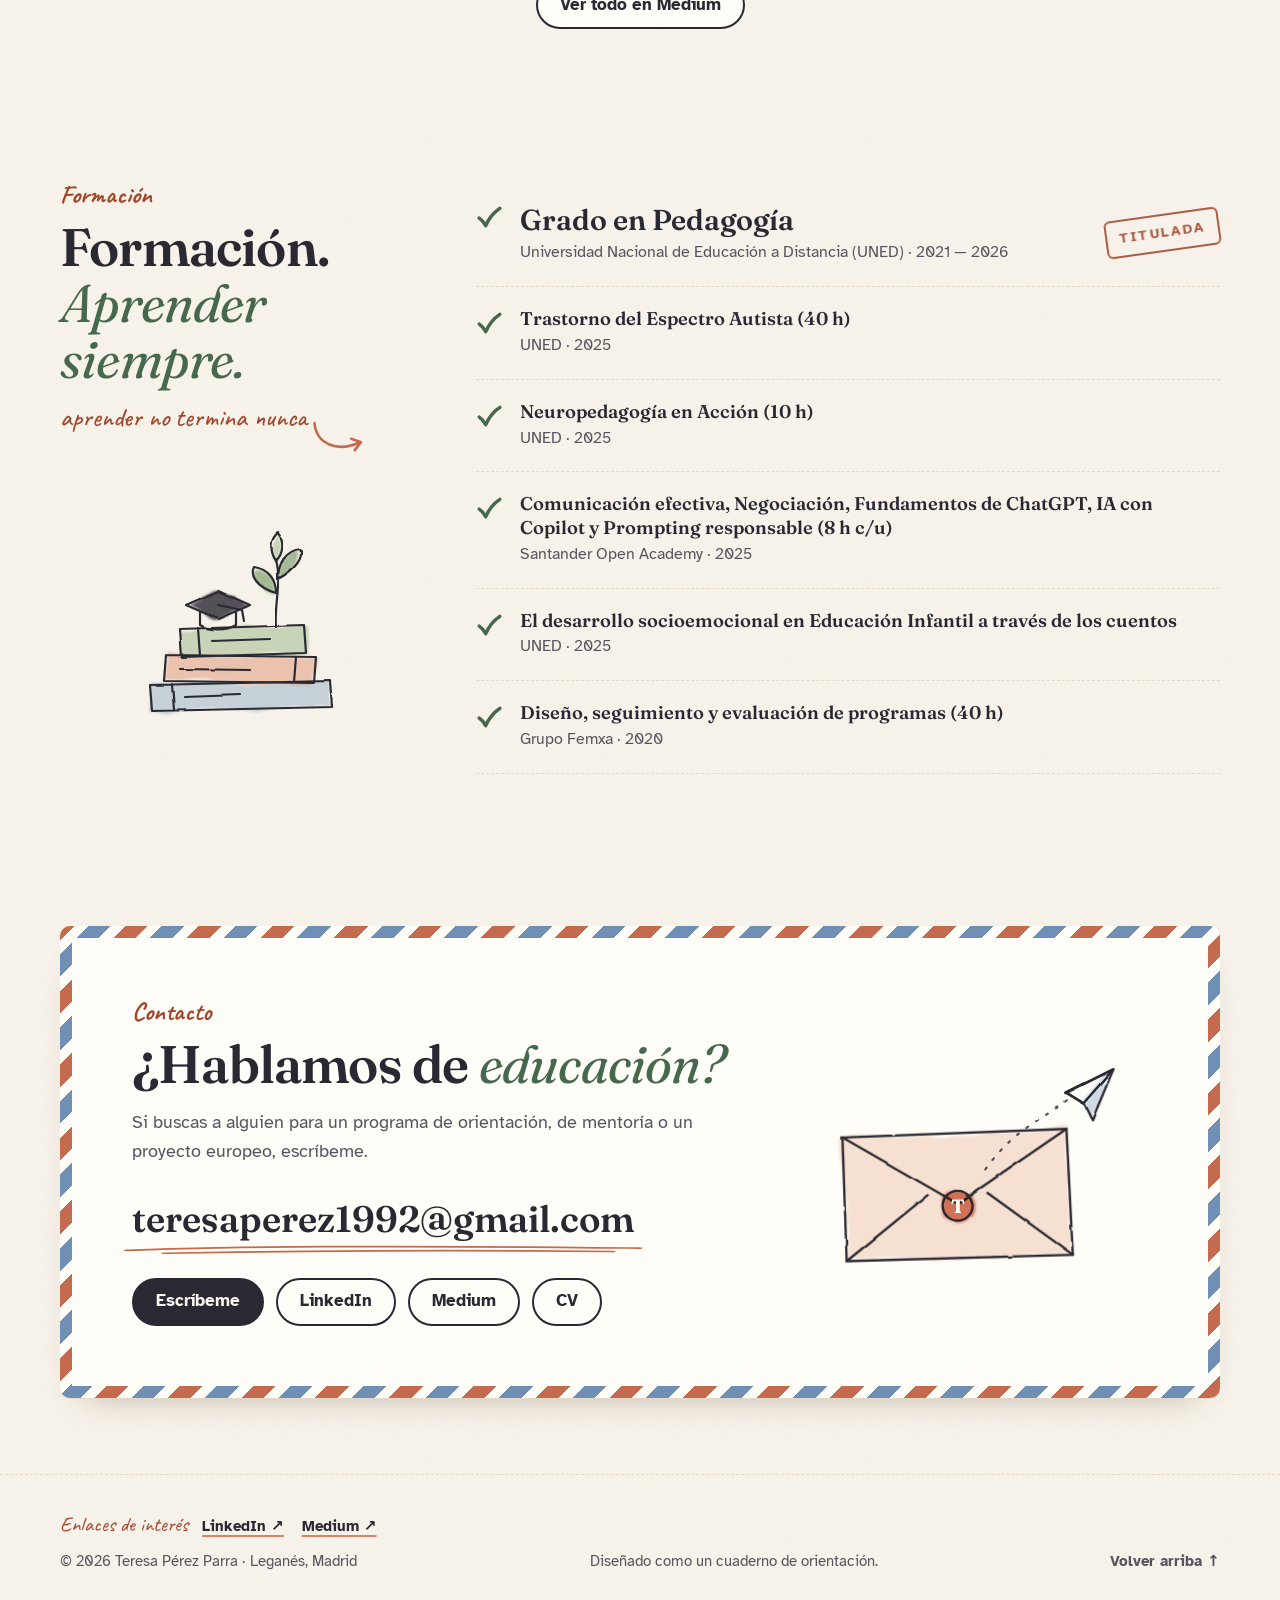
==== commit b253a222: "deploy: 2473c4ecdcfd905c555aca9c4b7a02032f2aca75 OBravoSarro/kodo-portfolio@2473c4ecdcfd905c555aca9c" ====
--- a/index.html
+++ b/index.html
@@ -20,7 +20,7 @@
     <link href="https://fonts.googleapis.com/css2?family=Atkinson+Hyperlegible:ital,wght@0,400;0,700;1,400&amp;family=Caveat:wght@500;700&amp;family=Fraunces:ital,opsz,wght@0,9..144,400..700;1,9..144,400..600&amp;display=swap" rel="stylesheet" />
     <script>document.documentElement.classList.add('js');</script>
     <title>Teresa Pérez Parra — Pedagogía, orientación y mentoría</title>
-    <script type="module" crossorigin src="/assets/index-NWqtMcob.js"></script>
+    <script type="module" crossorigin src="/assets/index-CVsTNYMx.js"></script>
     <link rel="stylesheet" crossorigin href="/assets/index-CaE3yxCv.css">
   </head>
   <body>
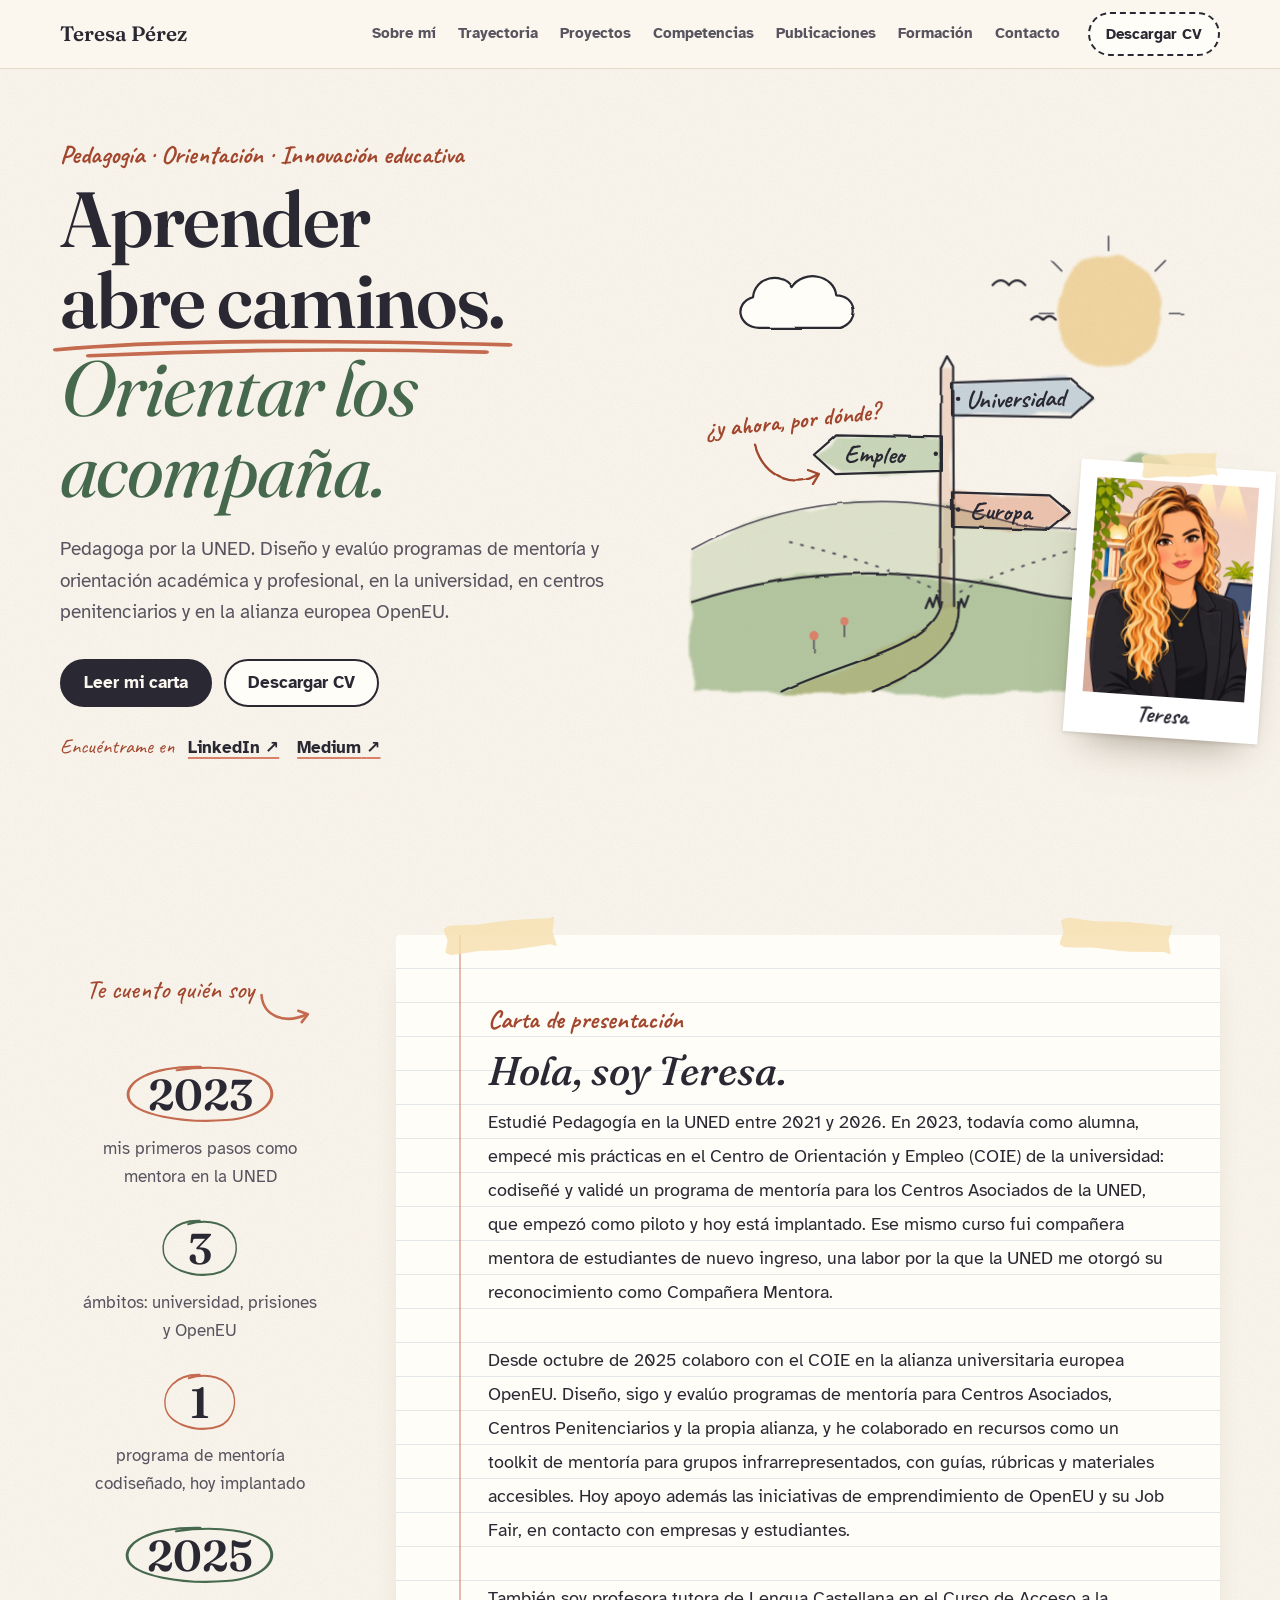
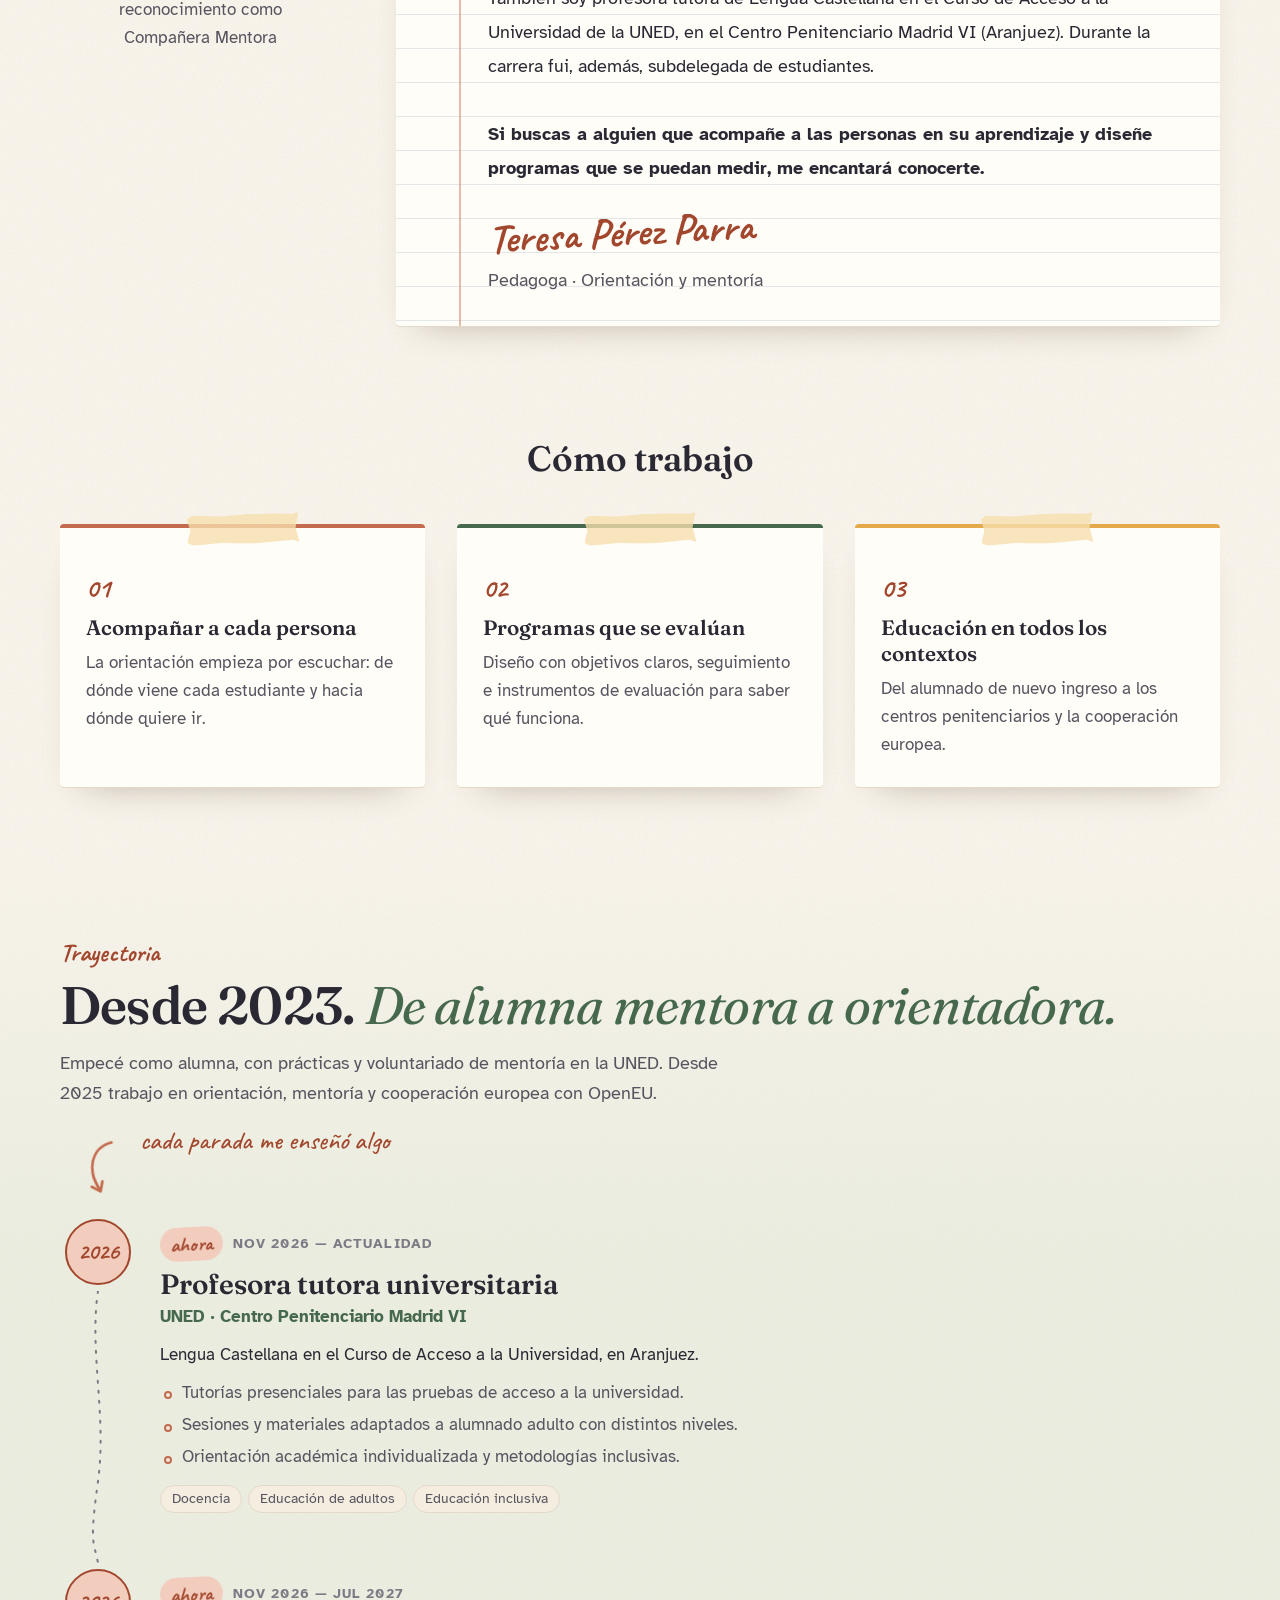
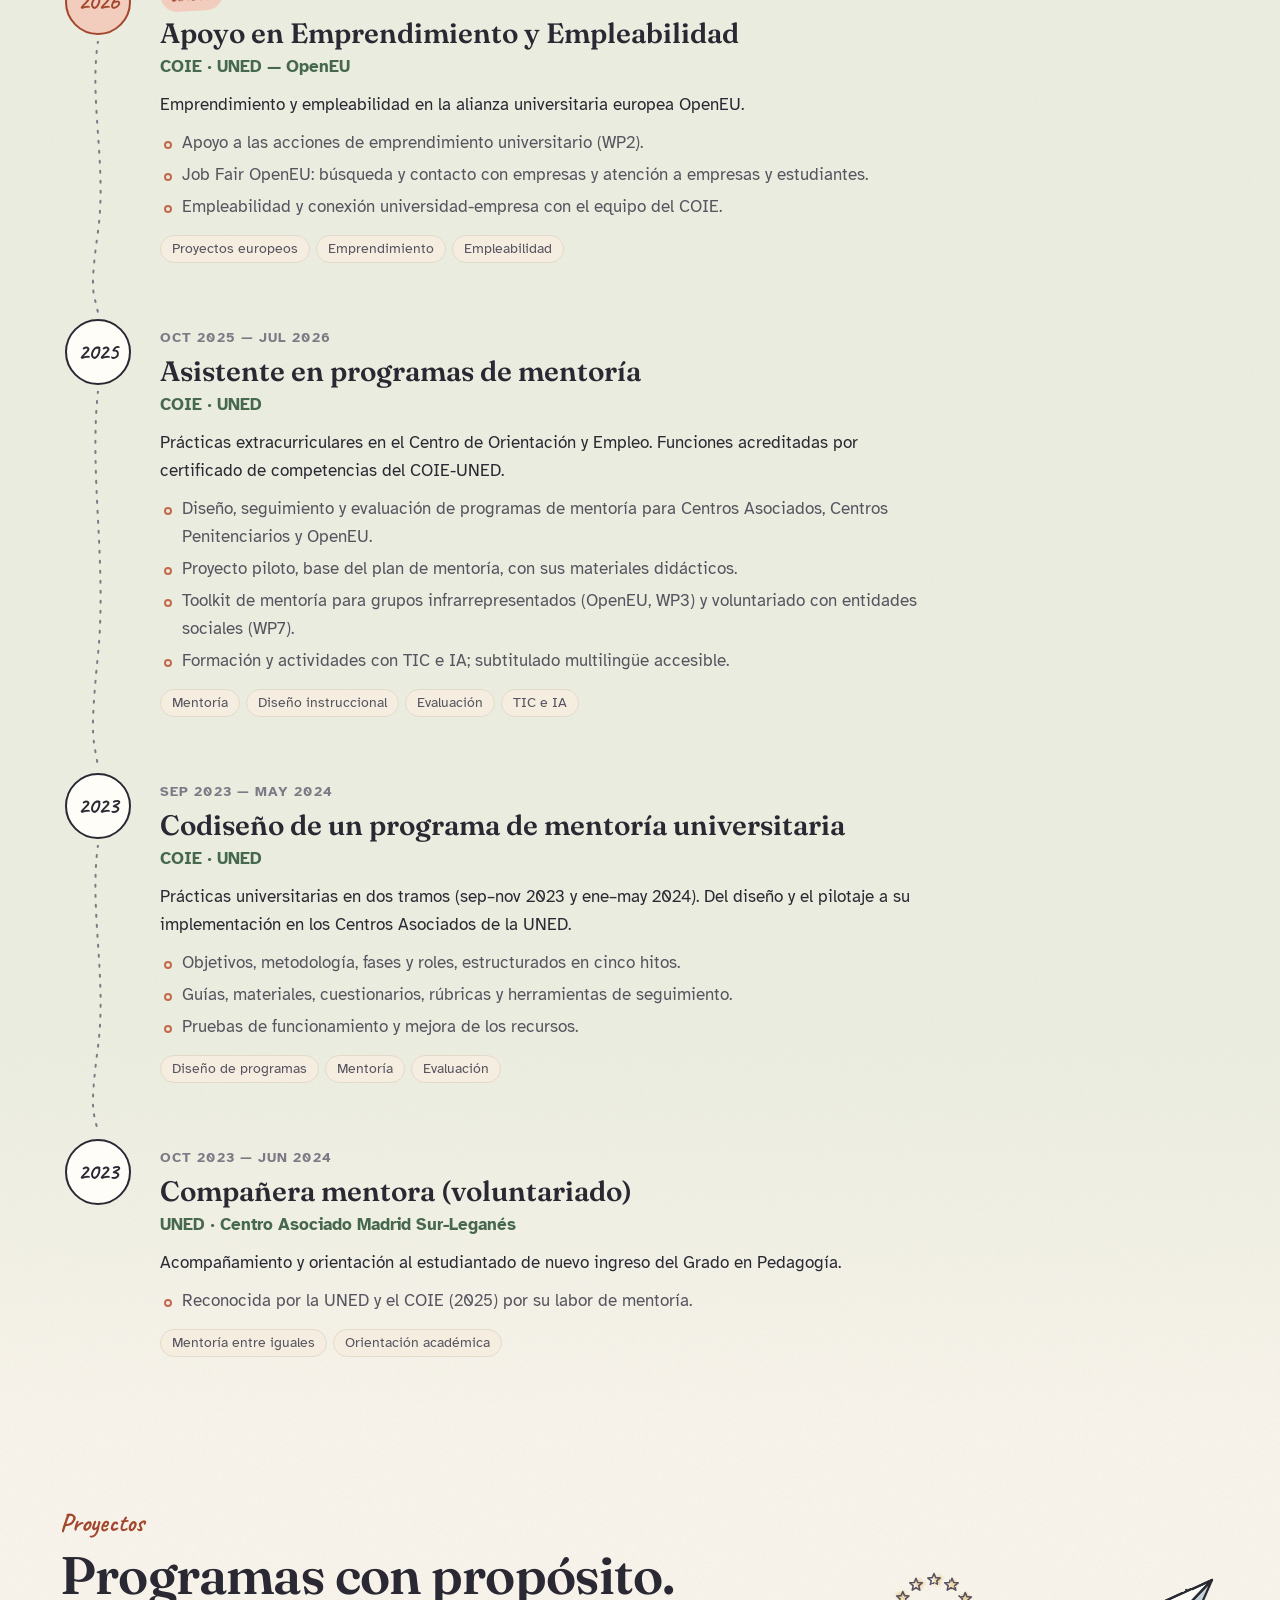
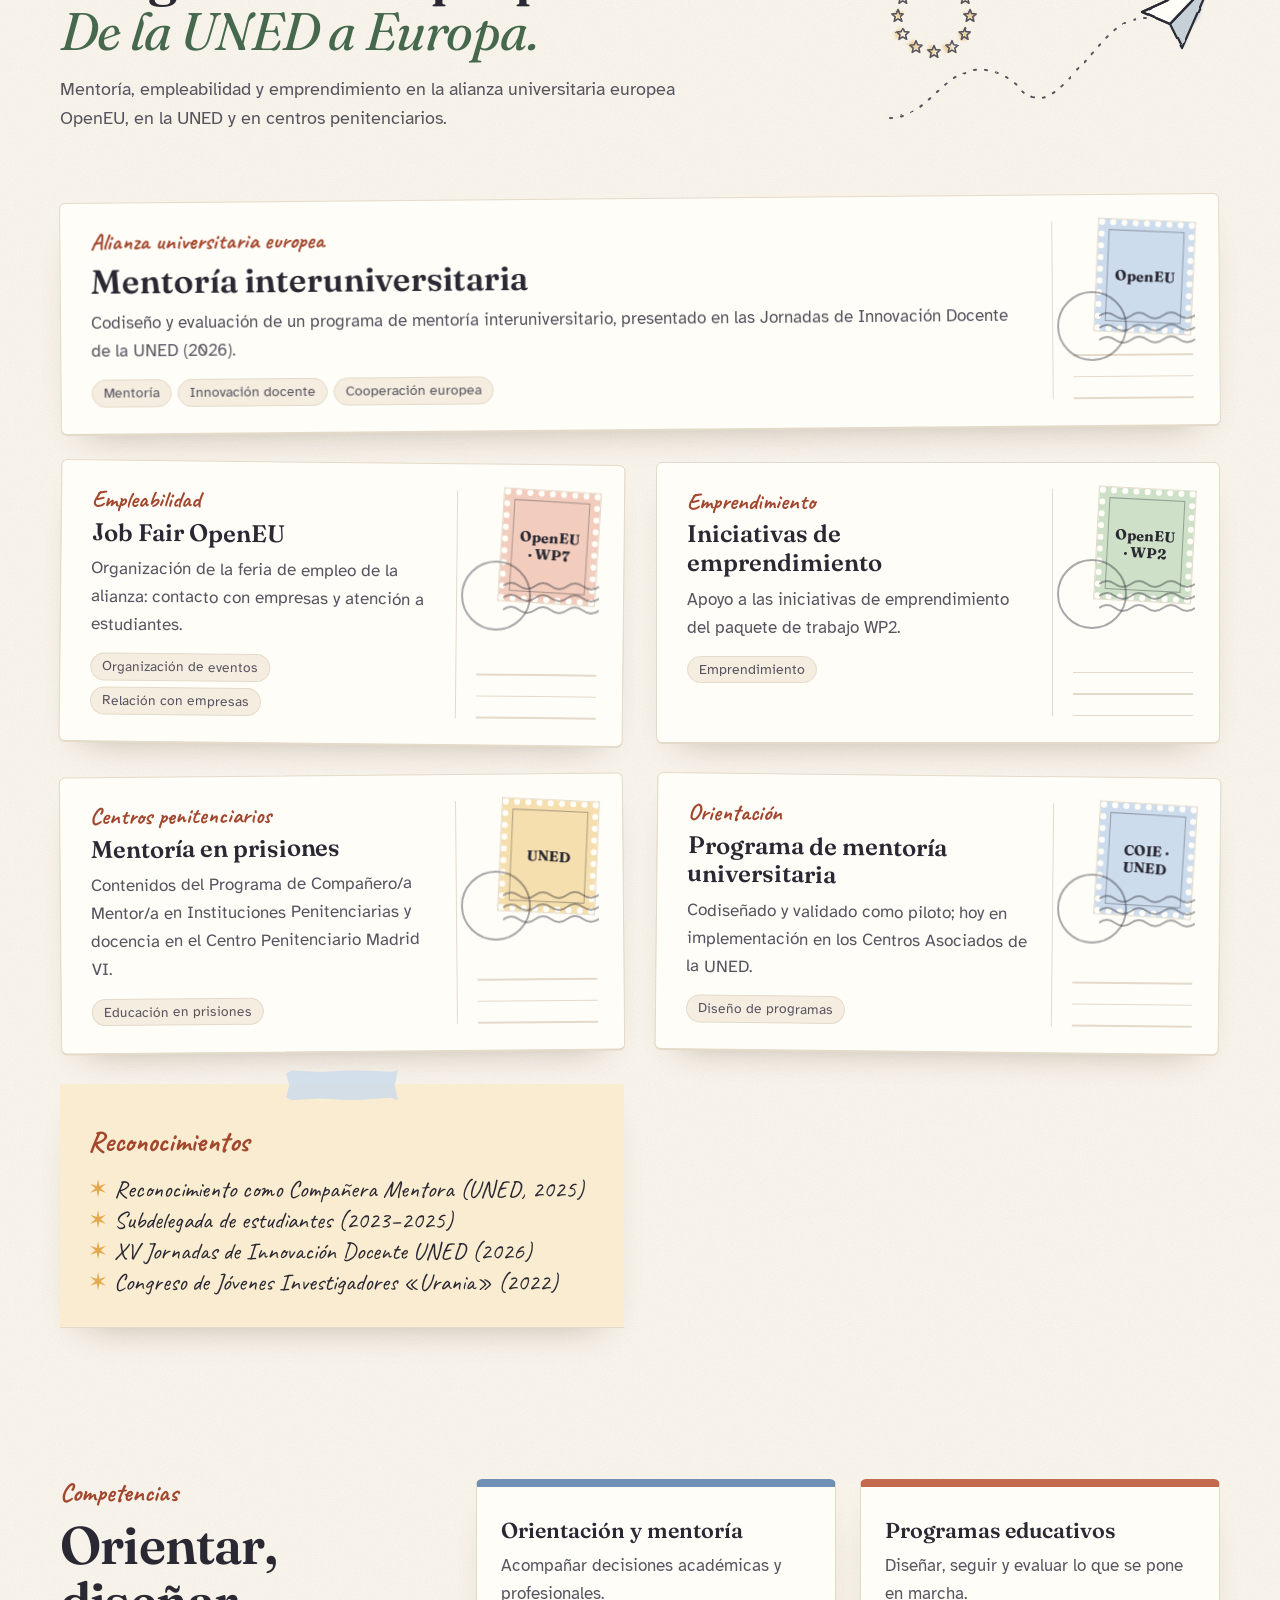
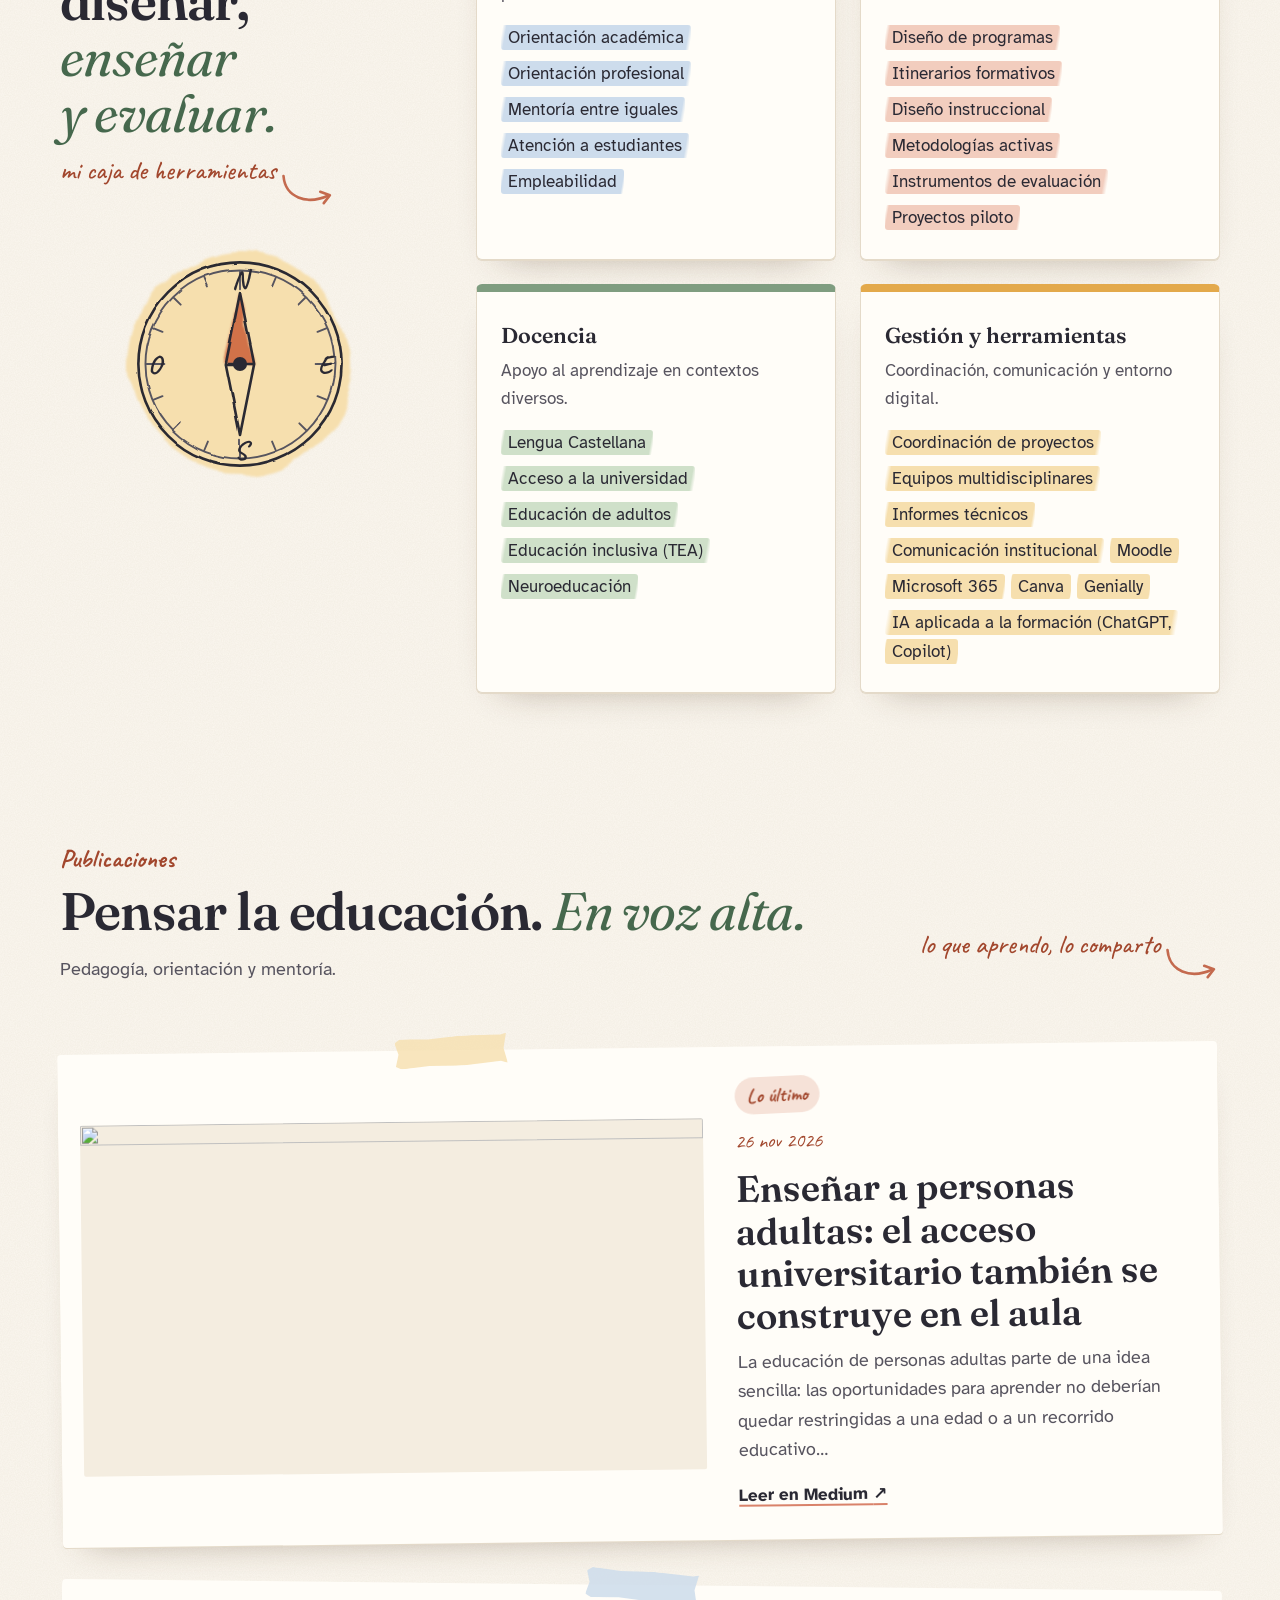
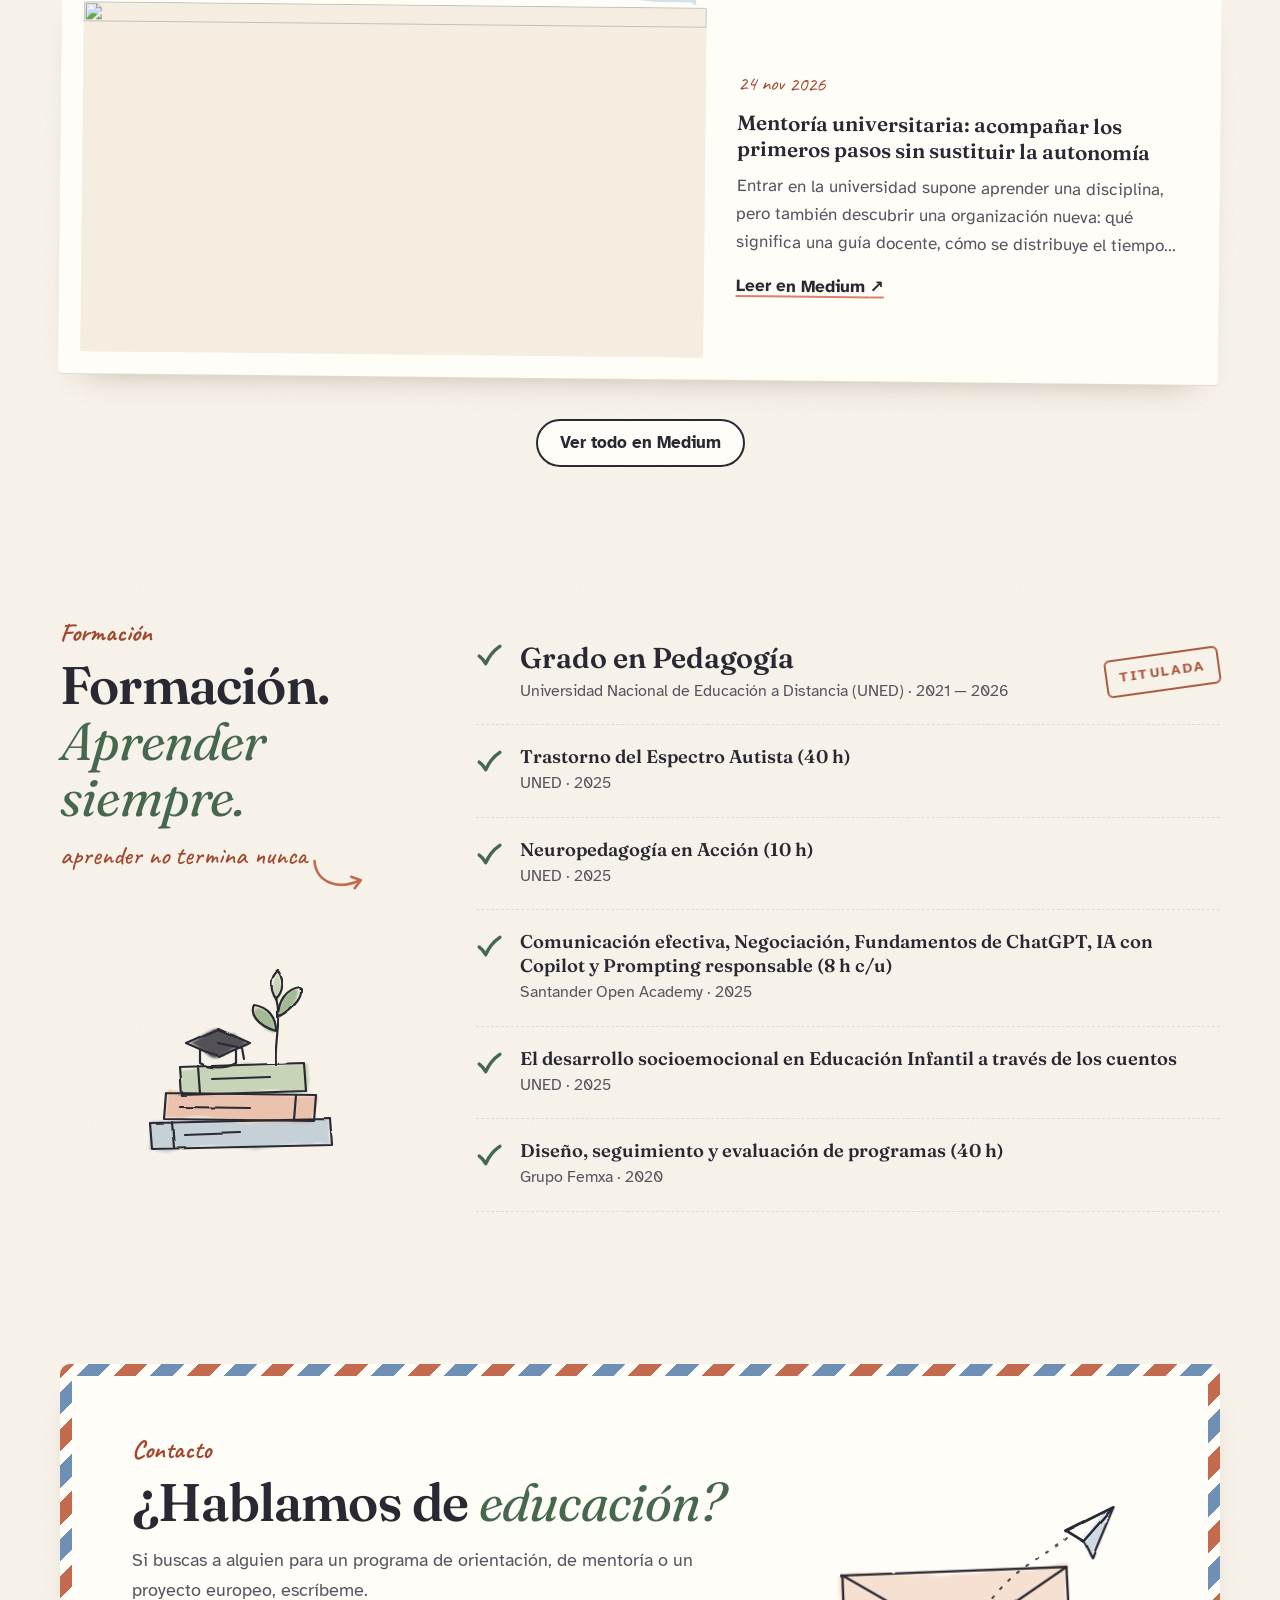
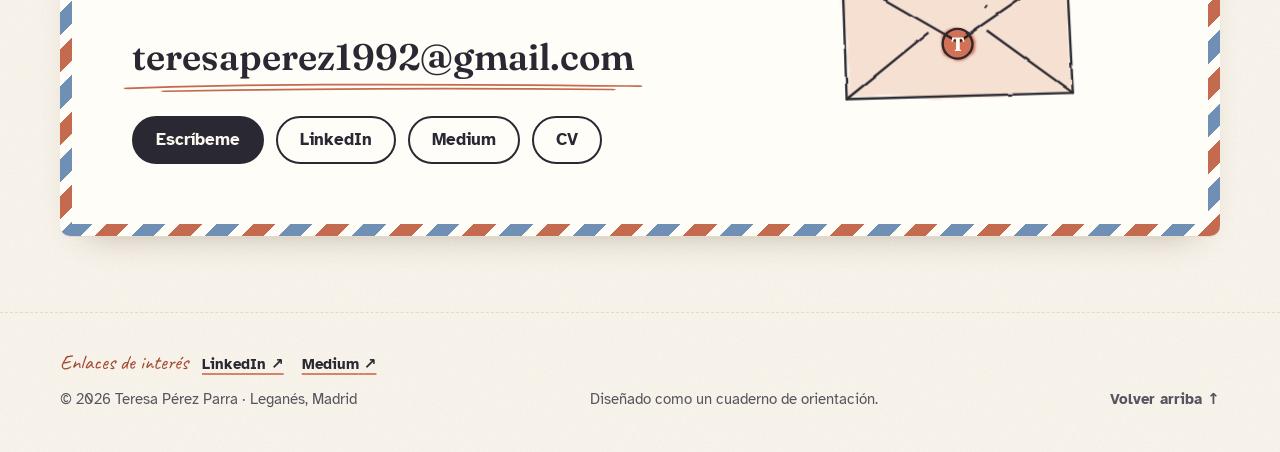
==== commit 5b1fcef7: "deploy: 2473c4ecdcfd905c555aca9c4b7a02032f2aca75 OBravoSarro/kodo-portfolio@2473c4ecdcfd905c555aca9c" ====
--- a/index.html
+++ b/index.html
@@ -20,7 +20,7 @@
     <link href="https://fonts.googleapis.com/css2?family=Atkinson+Hyperlegible:ital,wght@0,400;0,700;1,400&amp;family=Caveat:wght@500;700&amp;family=Fraunces:ital,opsz,wght@0,9..144,400..700;1,9..144,400..600&amp;display=swap" rel="stylesheet" />
     <script>document.documentElement.classList.add('js');</script>
     <title>Teresa Pérez Parra — Pedagogía, orientación y mentoría</title>
-    <script type="module" crossorigin src="/assets/index-CVsTNYMx.js"></script>
+    <script type="module" crossorigin src="/assets/index-CauxZd4x.js"></script>
     <link rel="stylesheet" crossorigin href="/assets/index-CaE3yxCv.css">
   </head>
   <body>
